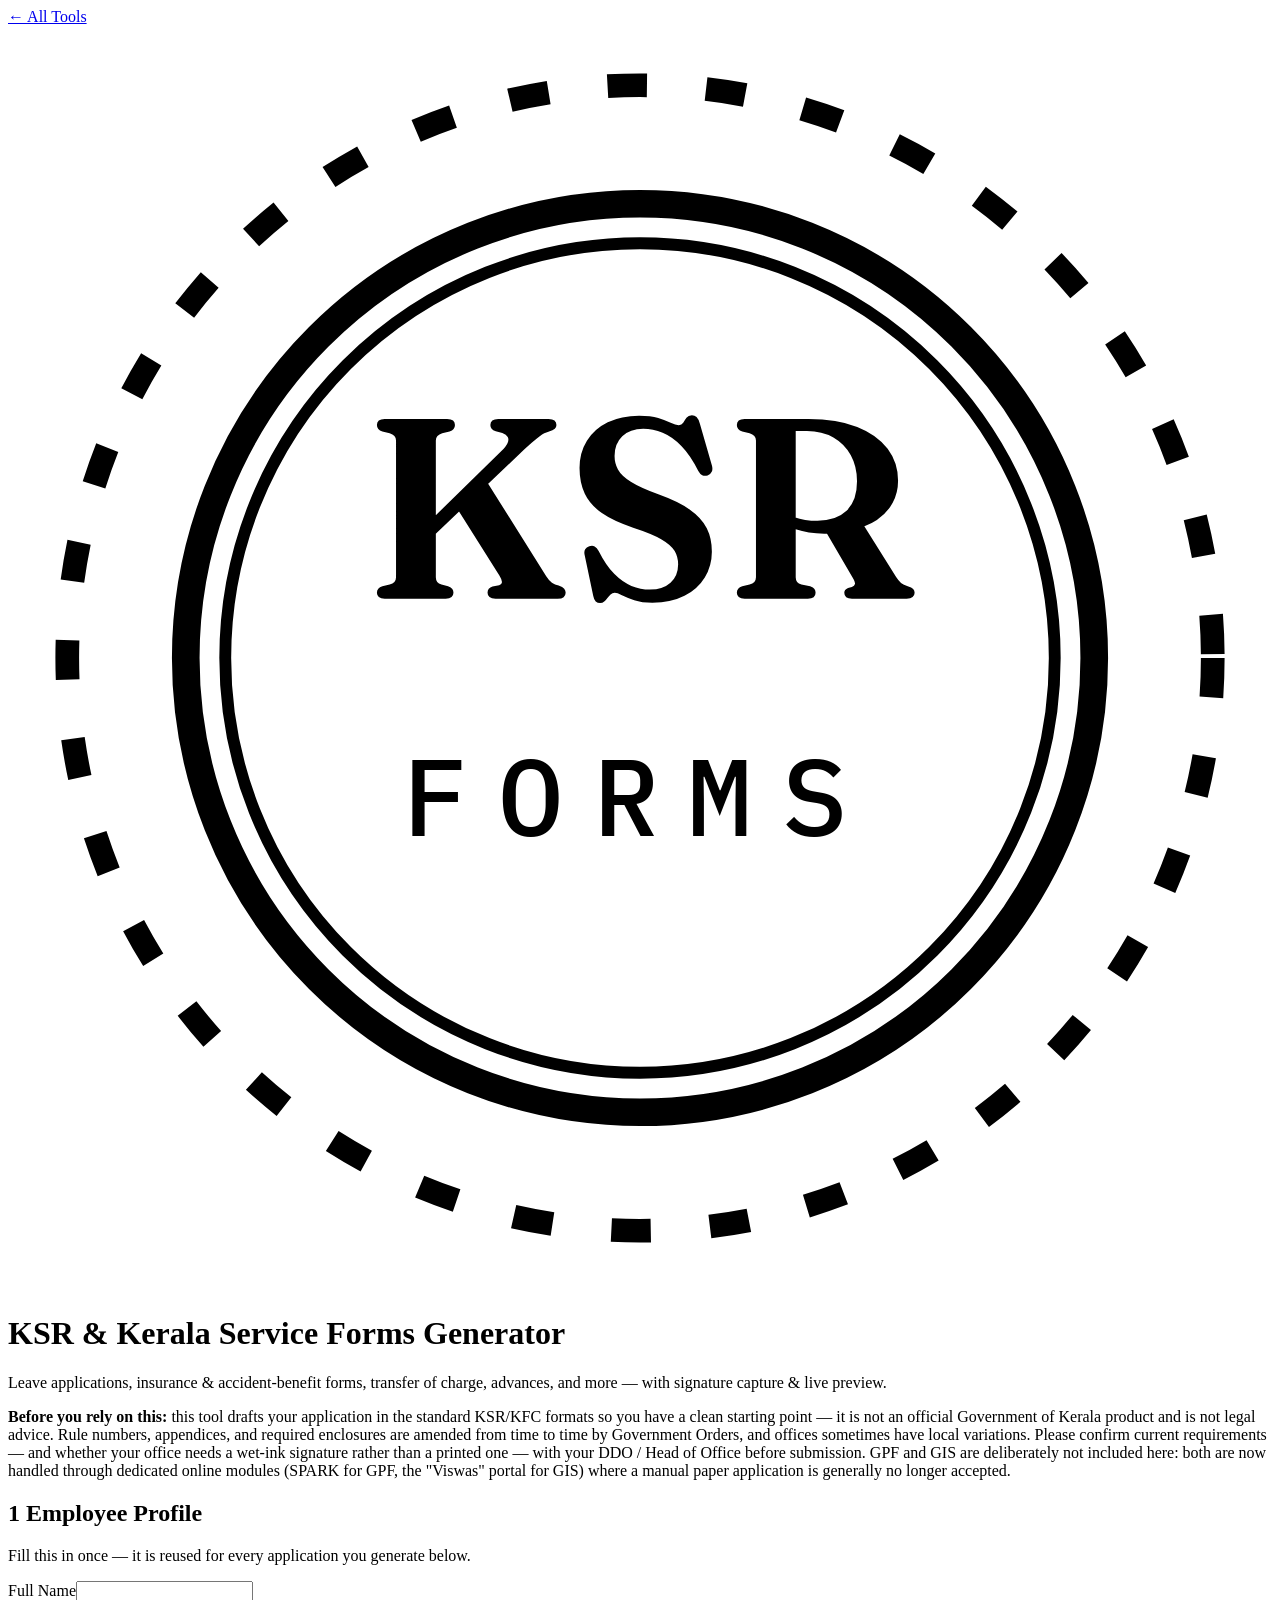
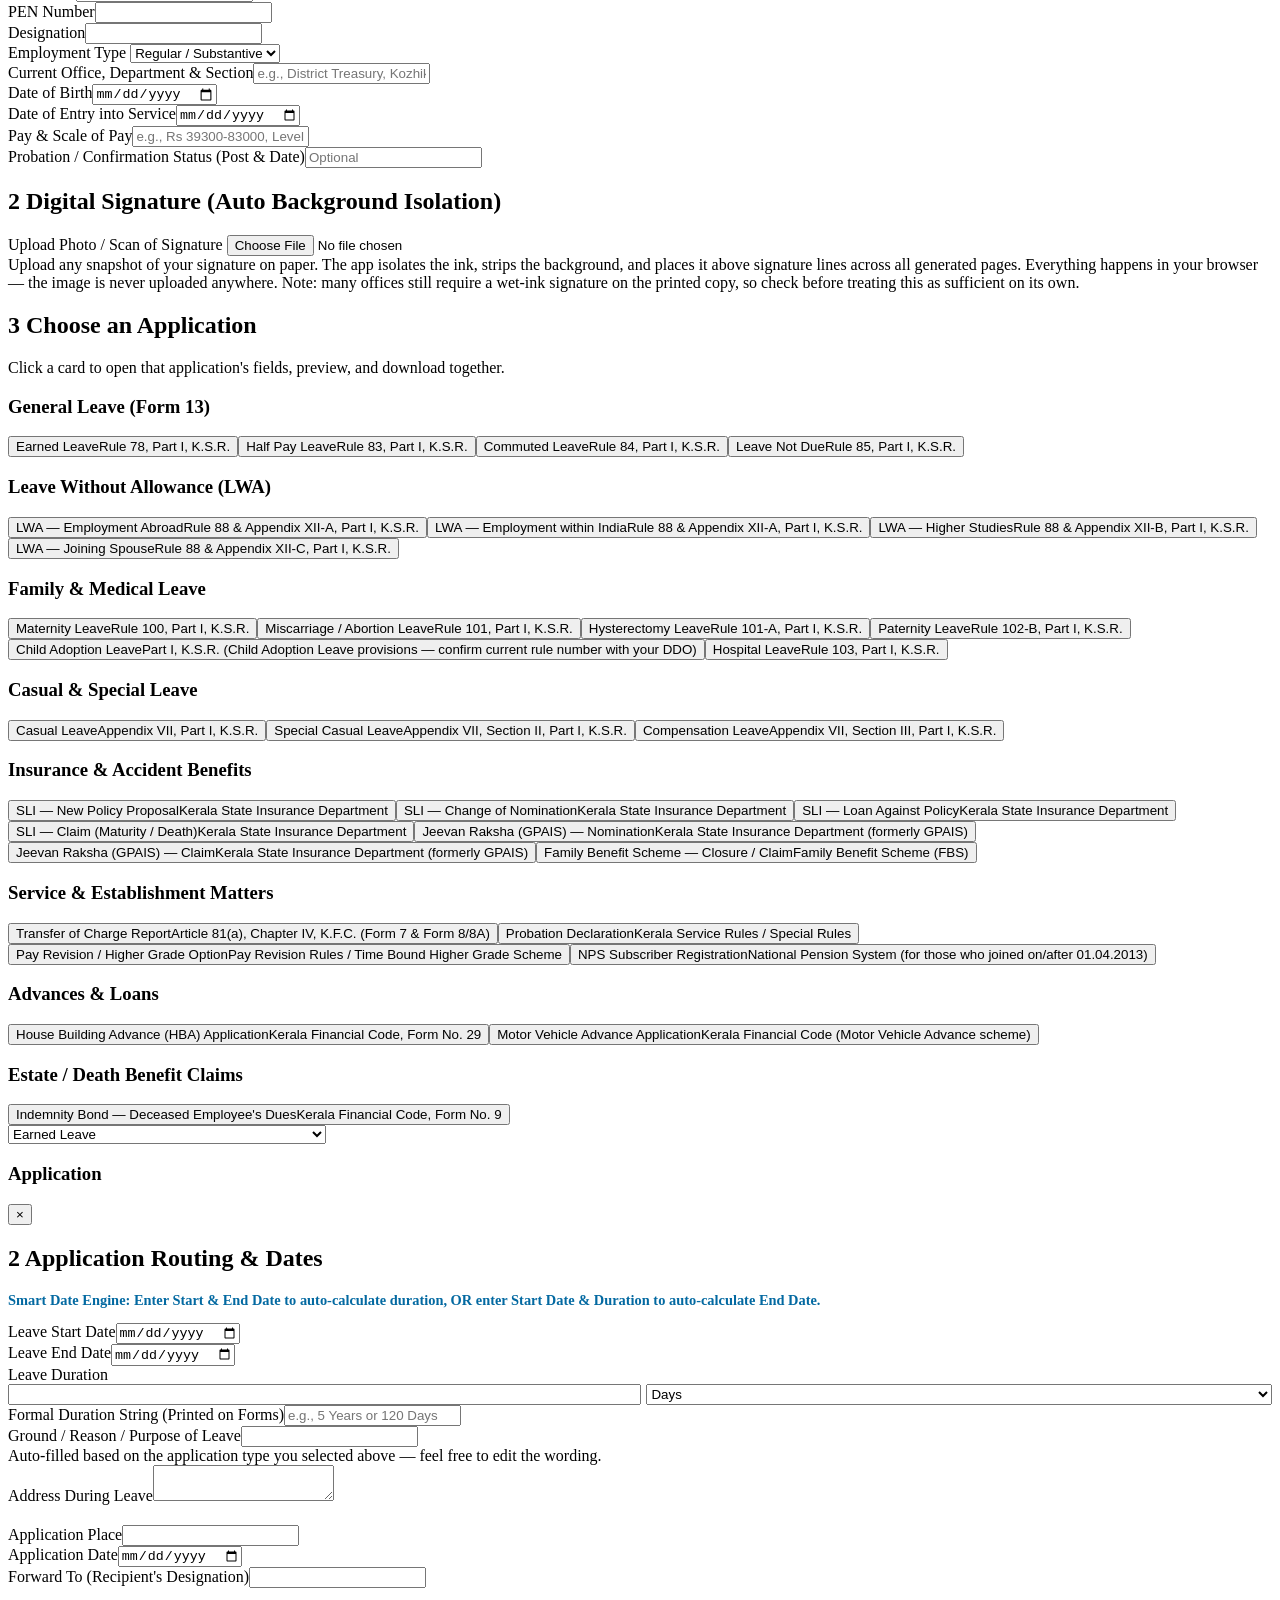
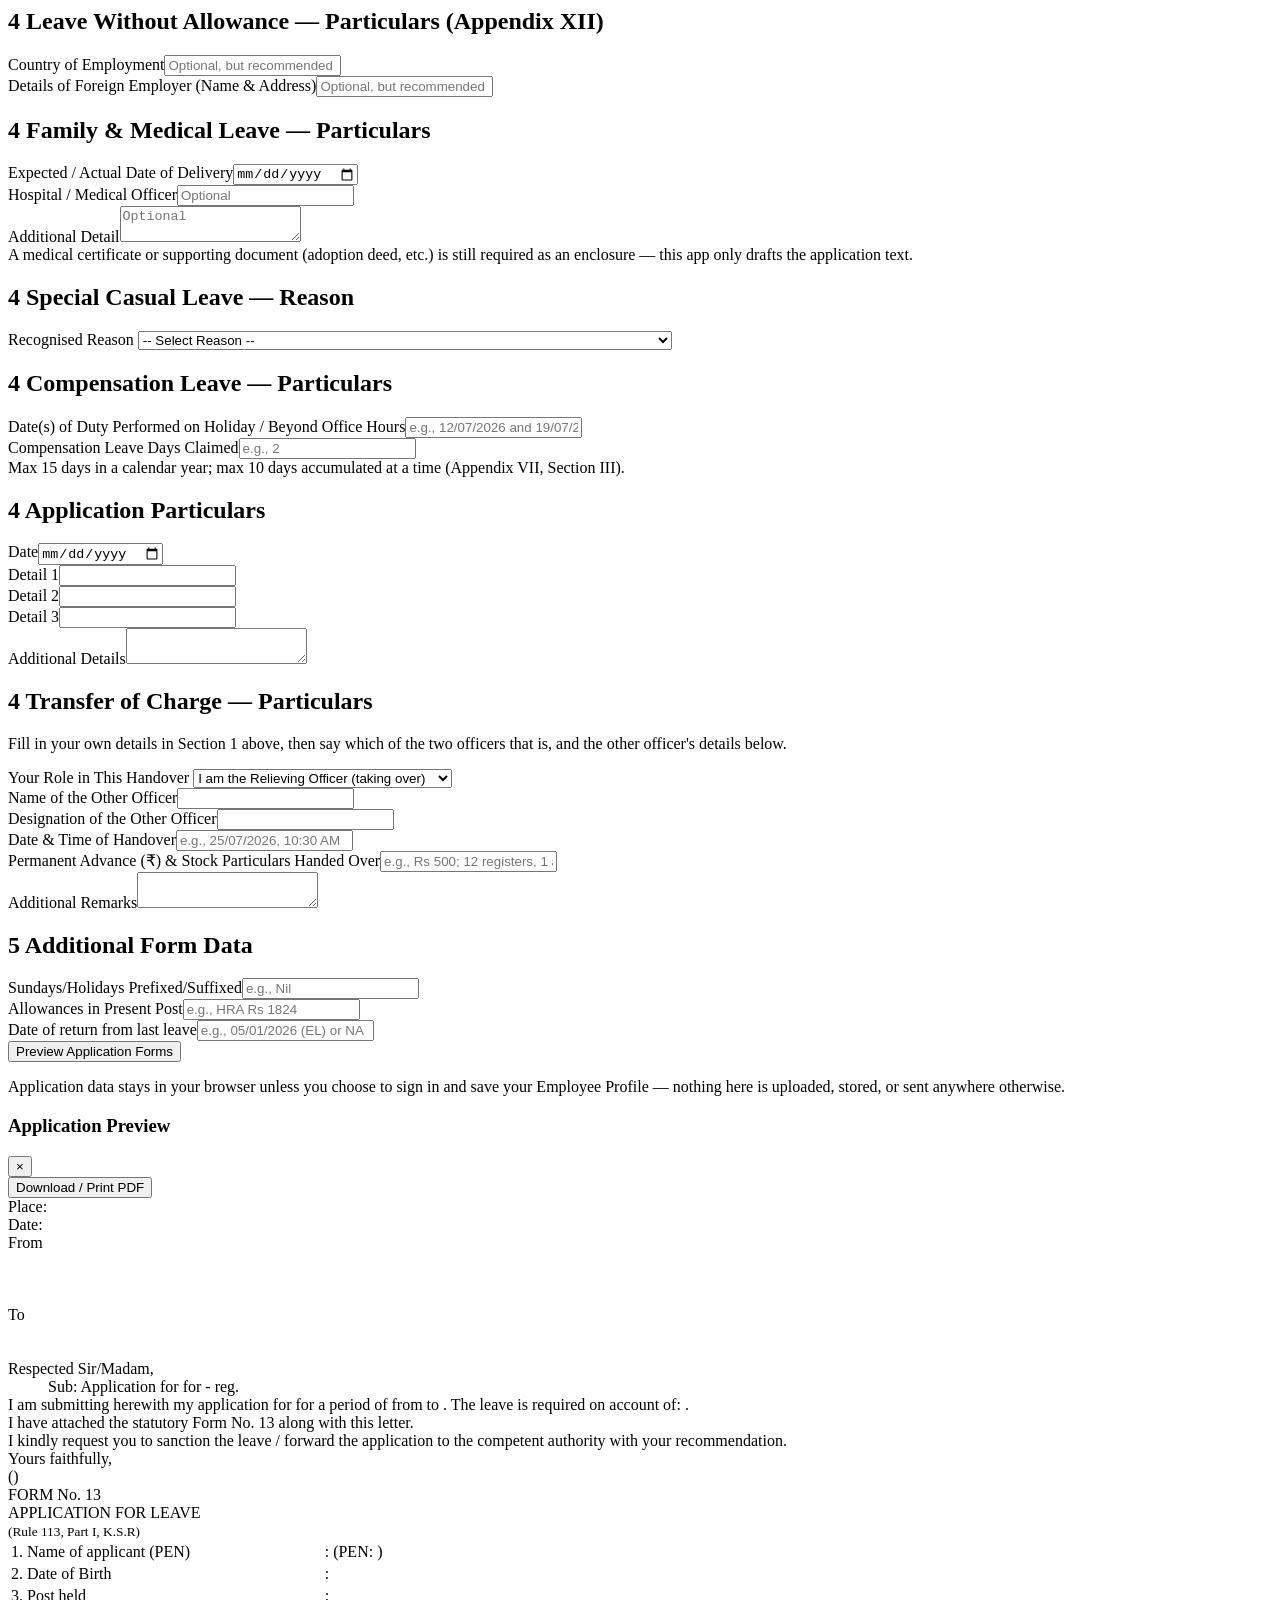
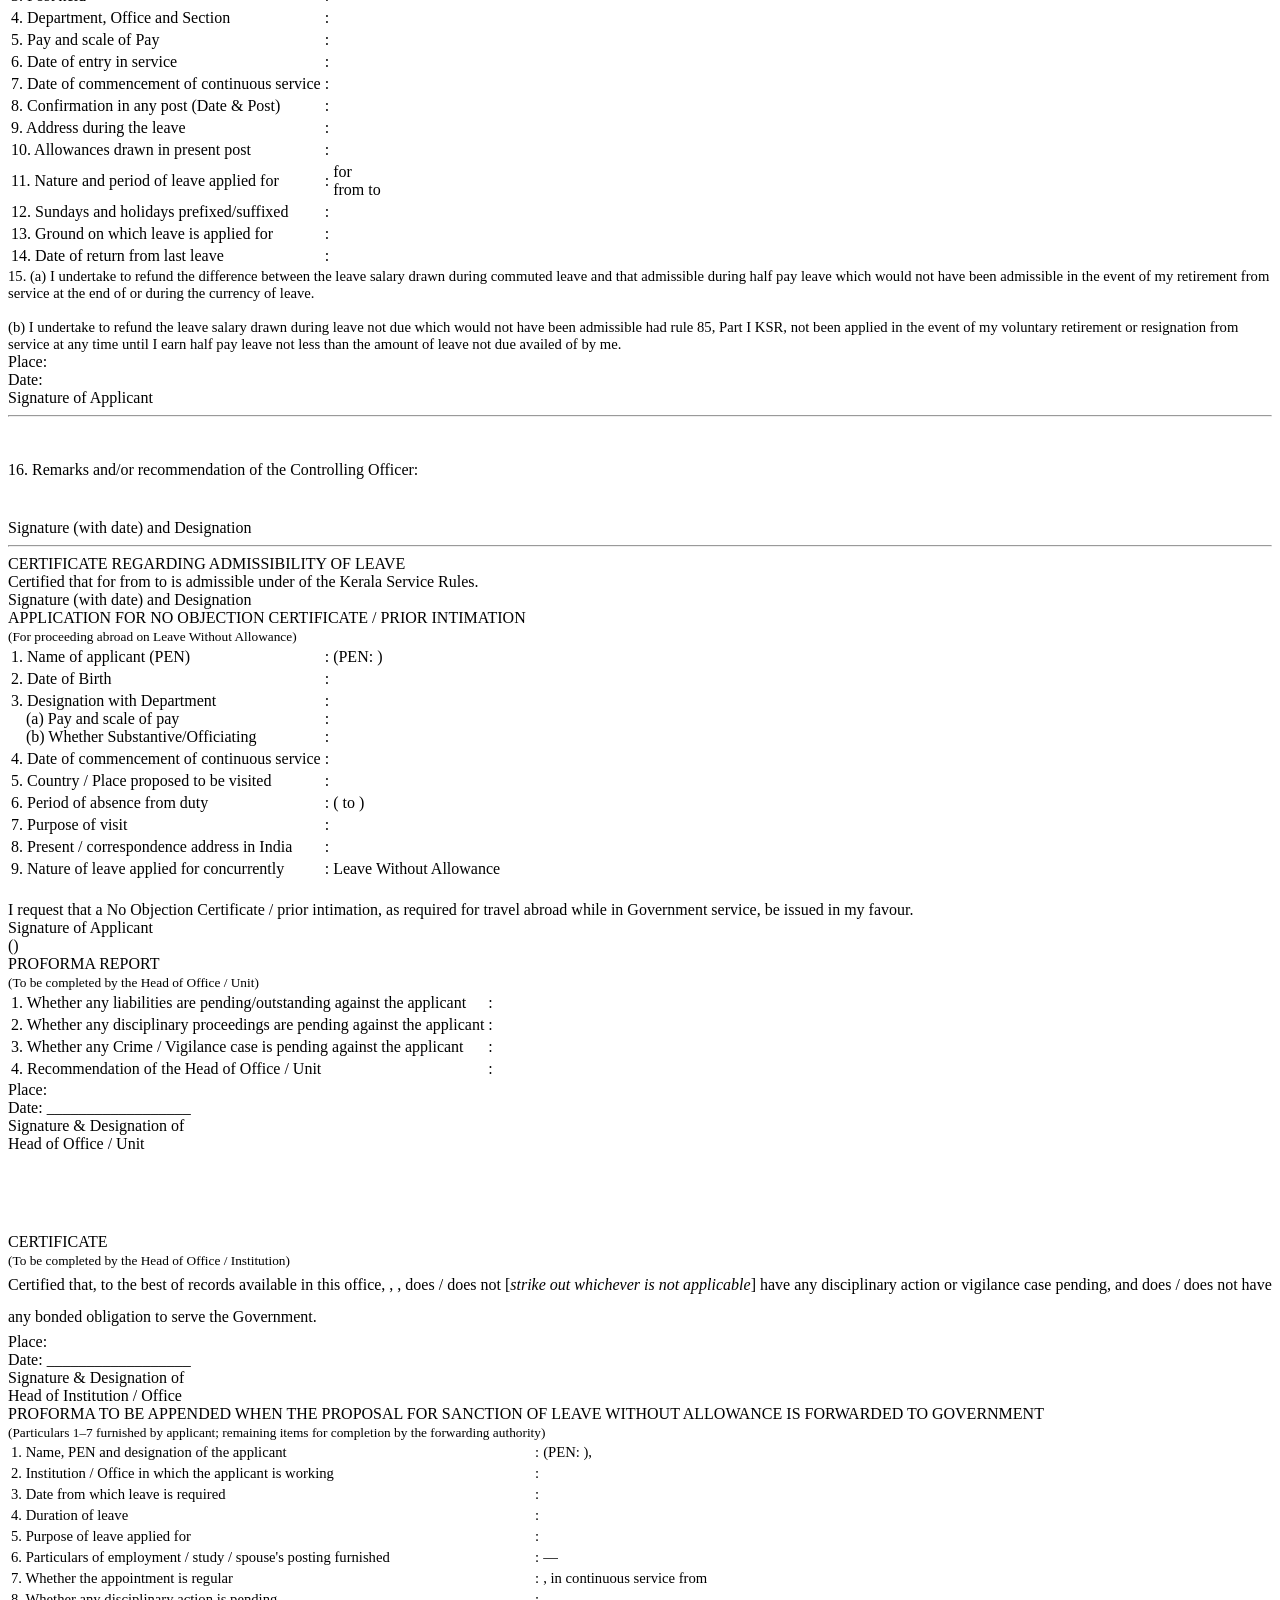
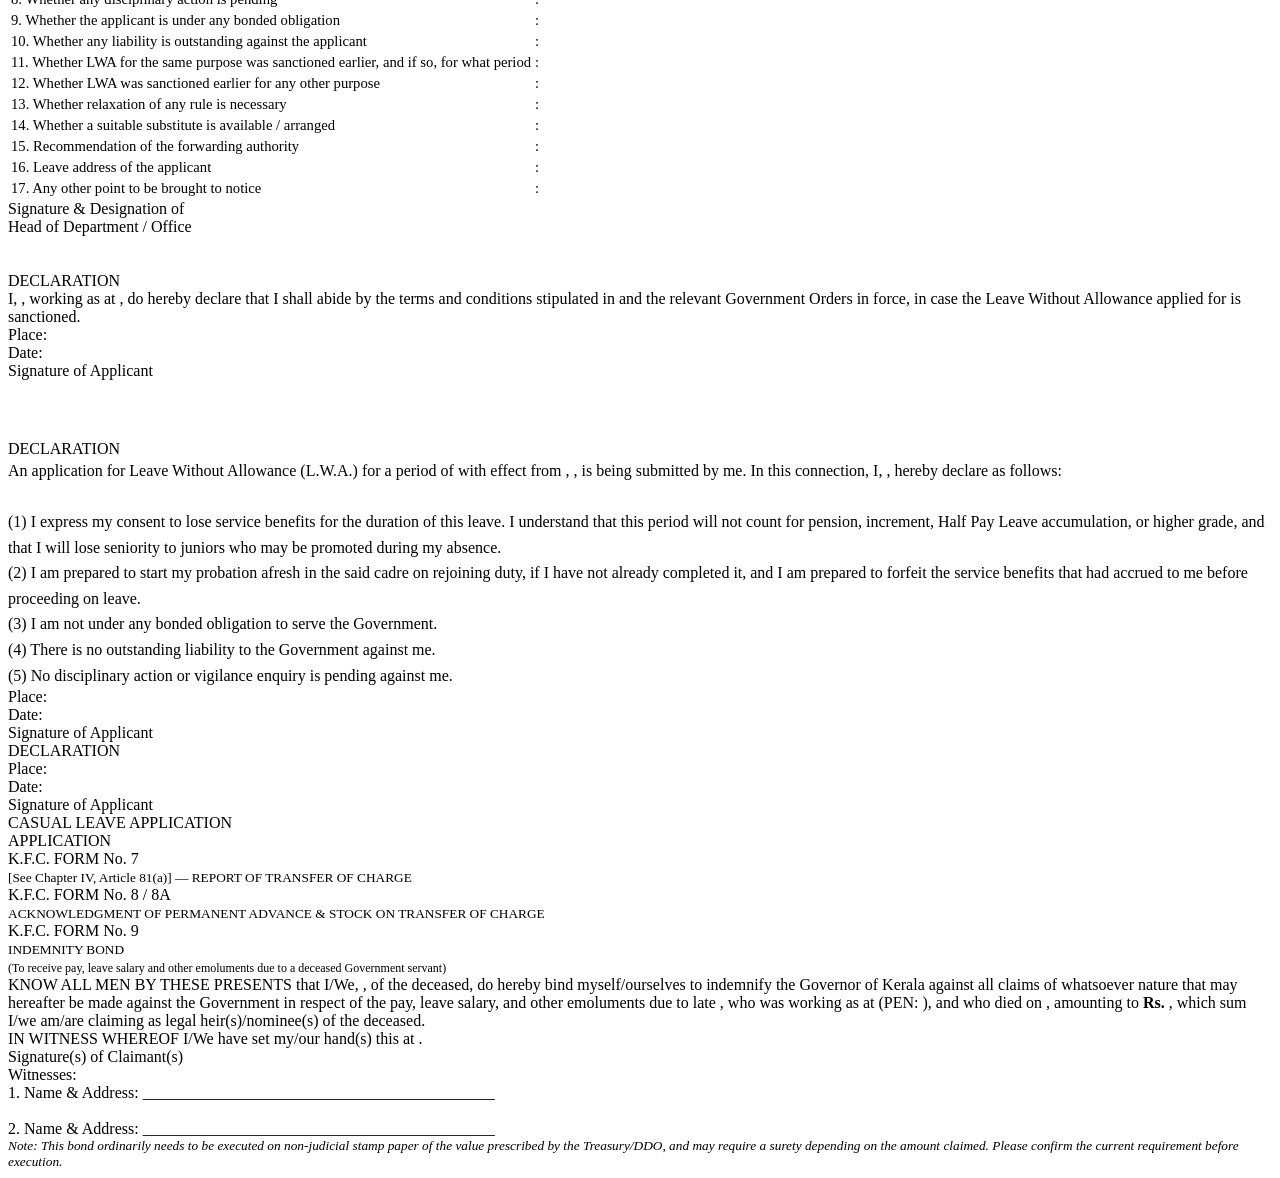
==== kerala.html @ 284e3c81 "Create kerala.html" ====
<!DOCTYPE html>
<html lang="en">
<head>
<meta charset="UTF-8">
<meta name="viewport" content="width=device-width, initial-scale=1.0">
<link rel="preconnect" href="https://fonts.googleapis.com">
<link rel="preconnect" href="https://fonts.gstatic.com" crossorigin>
<link href="https://fonts.googleapis.com/css2?family=Fraunces:opsz,wght@9..144,500;9..144,600;9..144,700&family=Public+Sans:wght@400;500;600;700&family=IBM+Plex+Mono:wght@500;600&display=swap" rel="stylesheet">
<title>KSR &amp; Kerala Service Forms Generator</title>
<link rel="stylesheet" href="assets/css/shared-document.css">
<link rel="stylesheet" href="assets/css/shared-ui.css">
</head>
<body>
<!-- UI FORM SECTION -->
<div class="screen-only">
  <div class="app-header">
    <div class="breadcrumb-bar"><a href="index.html">&larr; All Tools</a></div>
    <div class="app-header-inner">
      <svg class="app-seal" viewBox="0 0 64 64" xmlns="http://www.w3.org/2000/svg" role="img" aria-label="Seal emblem">
        <circle cx="32" cy="32" r="29" fill="none" stroke="currentColor" stroke-width="1.2" stroke-dasharray="2 3"/>
        <circle cx="32" cy="32" r="23" fill="none" stroke="currentColor" stroke-width="1.4"/>
        <circle cx="32" cy="32" r="21" fill="none" stroke="currentColor" stroke-width="0.6"/>
        <text x="32" y="29" text-anchor="middle" font-family="Fraunces, Georgia, serif" font-weight="600" font-size="13" fill="currentColor">KSR</text>
        <text x="32" y="41" text-anchor="middle" font-family="'IBM Plex Mono', monospace" font-weight="500" font-size="5.5" letter-spacing="1.5" fill="currentColor">FORMS</text>
      </svg>
      <div class="app-header-text">
        <h1>KSR &amp; Kerala Service Forms Generator</h1>
        <p>Leave applications, insurance &amp; accident-benefit forms, transfer of charge, advances, and more — with signature capture &amp; live preview.</p>
      </div>
    </div>
  </div>
  <div class="container">
    <div class="disclaimer-banner">
      <strong>Before you rely on this:</strong> this tool drafts your application in the standard KSR/KFC formats so you have a clean starting point — it is not an official Government of Kerala product and is not legal advice. Rule numbers, appendices, and required enclosures are amended from time to time by Government Orders, and offices sometimes have local variations. Please confirm current requirements — and whether your office needs a wet-ink signature rather than a printed one — with your DDO / Head of Office before submission. GPF and GIS are deliberately not included here: both are now handled through dedicated online modules (SPARK for GPF, the "Viswas" portal for GIS) where a manual paper application is generally no longer accepted.
    </div>
    <form id="leaveForm" onsubmit="event.preventDefault();">
      <!-- EMPLOYEE DETAILS -->
      <div class="section">
        <h2><span class="step-badge">1</span> Employee Profile</h2>
        <p class="sub-hint">Fill this in once — it is reused for every application you generate below.</p>
        <div class="grid">
          <div class="form-group"><label class="required">Full Name</label><input type="text" id="name" required></div>
          <div class="form-group"><label class="required">PEN Number</label><input type="text" id="pen" required></div>
          <div class="form-group"><label class="required">Designation</label><input type="text" id="designation" required></div>
          <div class="form-group"><label class="required">Employment Type</label>
            <select id="emp_type"><option value="Regular / Substantive">Regular / Substantive</option><option value="Officiating">Officiating</option></select>
          </div>
          <div class="form-group full-width"><label class="required">Current Office, Department &amp; Section</label><input type="text" id="office" required placeholder="e.g., District Treasury, Kozhikode"></div>
          <div class="form-group"><label class="required">Date of Birth</label><input type="date" id="dob" required></div>
          <div class="form-group"><label class="required">Date of Entry into Service</label><input type="date" id="entry" required></div>
          <div class="form-group"><label class="required">Pay &amp; Scale of Pay</label><input type="text" id="pay" required placeholder="e.g., Rs 39300-83000, Level 8"></div>
          <div class="form-group"><label>Probation / Confirmation Status (Post &amp; Date)</label><input type="text" id="probation" placeholder="Optional"></div>
        </div>
      </div>
      <!-- DIGITAL SIGNATURE CAPTURE ENGINE -->
      <div class="section">
        <h2><span class="step-badge">2</span> Digital Signature (Auto Background Isolation)</h2>
        <div class="form-group full-width">
          <label>Upload Photo / Scan of Signature</label>
          <input type="file" id="sig_upload" accept="image/*" onchange="processSignatureUpload(this)">
          <div class="help-text">Upload any snapshot of your signature on paper. The app isolates the ink, strips the background, and places it above signature lines across all generated pages. Everything happens in your browser — the image is never uploaded anywhere. Note: many offices still require a wet-ink signature on the printed copy, so check before treating this as sufficient on its own.</div>
        </div>
        <div class="sig-preview-box" id="sig_preview_container" style="display:none;">
          <div>
            <span style="font-size:0.85rem; font-weight:600; color:#334155; display:block; margin-bottom:8px;">Captured Signature:</span>
            <div class="sig-thumb-frame"><img id="sig_preview_img" src="" alt="Signature Preview"></div>
          </div>
          <div class="sig-adjust-box">
            <div class="sig-adjust-row">
              <label for="sig_scale">Size</label>
              <input type="range" id="sig_scale" min="50" max="150" value="100" step="1" oninput="updateSigTransform('main')">
              <span id="sig_scale_val">100%</span>
            </div>
            <div class="sig-adjust-row">
              <label for="sig_rotate">Rotate</label>
              <input type="range" id="sig_rotate" min="-180" max="180" value="0" step="1" oninput="updateSigTransform('main')">
              <span id="sig_rotate_val">0&deg;</span>
            </div>
            <button type="button" class="reset-sig-btn" onclick="resetSigTransform()">Reset to default</button>
          </div>
        </div>
        <div class="help-text" id="sig_adjust_help" style="display:none; margin-top:8px;">Size and rotation apply to the signature everywhere it appears — check the live preview before printing, since a large increase can overlap nearby text.</div>
      </div>
      <!-- DASHBOARD -->
      <div class="section dashboard-section">
        <h2><span class="step-badge">3</span> Choose an Application</h2>
        <p class="sub-hint">Click a card to open that application's fields, preview, and download together.</p>
        <div id="dashboard_categories"></div>
      </div>
      <!-- Hidden but still fully functional: every existing type-selection
           function (toggleSections, syncFormData, etc.) reads this select's
           value, so dashboard cards just set it programmatically and call
           the same functions rather than duplicating any logic. -->
      <select id="leave_type" class="visually-hidden" aria-hidden="true" tabindex="-1"></select>
      <!-- FORM MODAL: opens when a dashboard card is clicked. Stays nested
           inside <form> (even though it renders as a fixed overlay) so its
           required fields still participate in leaveForm.checkValidity(). -->
      <div class="modal-overlay" id="form_modal">
        <div class="modal-dialog form-modal-dialog" role="dialog" aria-modal="true" aria-label="Application form">
          <div class="modal-toolbar">
            <div class="modal-toolbar-title">
              <h3 id="form_modal_title">Application</h3>
              <div class="rule-hint"><span class="category-dot" id="category_dot"></span><span id="rule_hint"></span></div>
            </div>
            <button type="button" class="modal-close-btn" onclick="closeFormModal()" aria-label="Close">&times;</button>
          </div>
          <div class="modal-body">
<!-- SMART DATE CALCULATOR -->
      <div class="section">
        <h2><span class="step-badge">2</span> Application Routing &amp; Dates</h2>
        <div id="leave_routing_fields">
          <div class="highlight-box mb-4">
            <p style="margin-top:0; font-size: 0.9rem; color: #0369a1; font-weight: 600;">Smart Date Engine: Enter Start &amp; End Date to auto-calculate duration, OR enter Start Date &amp; Duration to auto-calculate End Date.</p>
            <div class="grid-3">
              <div class="form-group"><label class="required">Leave Start Date</label><input type="date" id="start" onchange="calculateFromDates()"></div>
              <div class="form-group"><label class="required">Leave End Date</label><input type="date" id="end" onchange="calculateFromDates()"></div>
              <div class="form-group"><label class="required">Leave Duration</label>
                <div style="display:flex; gap:5px;">
                  <input type="number" id="dur_num" style="width:50%" oninput="calculateEndDate()">
                  <select id="dur_unit" style="width:50%" onchange="calculateEndDate()">
                    <option value="days">Days</option><option value="months">Months</option><option value="years">Years</option>
                  </select>
                </div>
              </div>
            </div>
            <div class="form-group full-width mt-4"><label class="required">Formal Duration String (Printed on Forms)</label><input type="text" id="duration_str" placeholder="e.g., 5 Years or 120 Days"></div>
          </div>
          <div class="grid">
            <div class="form-group full-width"><label class="required">Ground / Reason / Purpose of Leave</label><input type="text" id="reason">
              <div class="help-text">Auto-filled based on the application type you selected above — feel free to edit the wording.</div>
            </div>
            <div class="form-group"><label class="required">Address During Leave</label><textarea id="address" rows="2"></textarea></div>
          </div>
        </div>
        <div class="grid" style="margin-top:20px;">
          <div class="form-group"><label class="required">Application Place</label><input type="text" id="place" required></div>
          <div class="form-group"><label class="required">Application Date</label><input type="date" id="app_date" required></div>
          <div class="form-group full-width"><label class="required">Forward To (Recipient's Designation)</label><input type="text" id="controlling" required>
            <div class="help-text" id="controlling_hint" style="display:none;"></div>
          </div>
        </div>
      </div>
      <!-- CONDITIONAL: LWA DETAILS -->
      <div id="sec_lwa" class="section hidden-section">
        <h2><span class="step-badge">4</span> Leave Without Allowance — Particulars (Appendix XII)</h2>
        <div class="grid">
          <div class="form-group"><label id="lbl_lwa_dest">Country of Employment</label><input type="text" id="lwa_country" placeholder="Optional, but recommended"></div>
          <div class="form-group full-width"><label id="lbl_lwa_emp">Details of Foreign Employer (Name &amp; Address)</label><input type="text" id="lwa_employer" placeholder="Optional, but recommended"></div>
        </div>
      </div>
      <!-- CONDITIONAL: FAMILY & MEDICAL LEAVE DETAILS -->
      <div id="sec_family" class="section hidden-section">
        <h2><span class="step-badge">4</span> Family &amp; Medical Leave — Particulars</h2>
        <div class="grid">
          <div class="form-group"><label id="lbl_fam1">Expected / Actual Date of Delivery</label><input type="date" id="fam_date"></div>
          <div class="form-group"><label id="lbl_fam2">Hospital / Medical Officer</label><input type="text" id="fam_info1" placeholder="Optional"></div>
          <div class="form-group full-width hidden-section" id="field_fam3_wrap"><label id="lbl_fam3">Additional Detail</label><textarea id="fam_info2" rows="2" placeholder="Optional"></textarea></div>
        </div>
        <div class="help-text">A medical certificate or supporting document (adoption deed, etc.) is still required as an enclosure — this app only drafts the application text.</div>
      </div>
      <!-- CONDITIONAL: SPECIAL CASUAL LEAVE DETAILS -->
      <div id="sec_scl" class="section hidden-section">
        <h2><span class="step-badge">4</span> Special Casual Leave — Reason</h2>
        <div class="form-group full-width">
          <label>Recognised Reason</label>
          <select id="scl_reason" onchange="onSclReasonChange()"></select>
          <div class="info-callout" id="scl_hint"></div>
        </div>
      </div>
      <!-- CONDITIONAL: COMPENSATION LEAVE DETAILS -->
      <div id="sec_compensation" class="section hidden-section">
        <h2><span class="step-badge">4</span> Compensation Leave — Particulars</h2>
        <div class="grid">
          <div class="form-group full-width"><label>Date(s) of Duty Performed on Holiday / Beyond Office Hours</label><input type="text" id="comp_dates" placeholder="e.g., 12/07/2026 and 19/07/2026"></div>
          <div class="form-group"><label>Compensation Leave Days Claimed</label><input type="number" id="comp_days" min="0" placeholder="e.g., 2">
            <div class="help-text">Max 15 days in a calendar year; max 10 days accumulated at a time (Appendix VII, Section III).</div>
          </div>
        </div>
      </div>
      <!-- CONDITIONAL: NON-LEAVE SERVICE / INSURANCE / ADVANCE FORMS -->
      <div id="sec_service" class="section hidden-section">
        <h2><span class="step-badge">4</span> Application Particulars</h2>
        <p class="sub-hint" id="service_form_desc"></p>
        <div class="grid">
          <div class="form-group" id="svc_date1_wrap"><label id="lbl_svc_date1">Date</label><input type="date" id="svc_date1"></div>
          <div class="form-group" id="svc_text1_wrap"><label id="lbl_svc_text1">Detail 1</label><input type="text" id="svc_text1"></div>
          <div class="form-group" id="svc_text2_wrap"><label id="lbl_svc_text2">Detail 2</label><input type="text" id="svc_text2"></div>
          <div class="form-group" id="svc_text3_wrap"><label id="lbl_svc_text3">Detail 3</label><input type="text" id="svc_text3"></div>
          <div class="form-group full-width" id="svc_textarea1_wrap"><label id="lbl_svc_textarea1">Additional Details</label><textarea id="svc_textarea1" rows="2"></textarea></div>
        </div>
      </div>
      <!-- CONDITIONAL: TRANSFER OF CHARGE (dedicated fields — needs a
           direction/role, since two different officers are involved and
           either one might be the person using this tool) -->
      <div id="sec_toc" class="section hidden-section">
        <h2><span class="step-badge">4</span> Transfer of Charge — Particulars</h2>
        <p class="sub-hint">Fill in your own details in Section 1 above, then say which of the two officers that is, and the other officer's details below.</p>
        <div class="grid">
          <div class="form-group full-width">
            <label>Your Role in This Handover</label>
            <select id="toc_role">
              <option value="relieving">I am the Relieving Officer (taking over)</option>
              <option value="relieved">I am the Relieved Officer (handing over)</option>
            </select>
          </div>
          <div class="form-group"><label>Name of the Other Officer</label><input type="text" id="toc_other_name"></div>
          <div class="form-group"><label>Designation of the Other Officer</label><input type="text" id="toc_other_designation"></div>
          <div class="form-group"><label>Date &amp; Time of Handover</label><input type="text" id="toc_datetime" placeholder="e.g., 25/07/2026, 10:30 AM"></div>
          <div class="form-group"><label>Permanent Advance (₹) &amp; Stock Particulars Handed Over</label><input type="text" id="toc_advance" placeholder="e.g., Rs 500; 12 registers, 1 almirah"></div>
          <div class="form-group full-width"><label>Additional Remarks</label><textarea id="toc_remarks" rows="2"></textarea></div>
        </div>
      </div>
      <!-- METADATA (FORM 13) -->
      <div class="section" id="sec_form13meta">
        <h2><span class="step-badge">5</span> Additional Form Data</h2>
        <div class="grid">
          <div class="form-group"><label>Sundays/Holidays Prefixed/Suffixed</label><input type="text" id="holidays" placeholder="e.g., Nil"></div>
          <div class="form-group"><label>Allowances in Present Post</label><input type="text" id="allowances" placeholder="e.g., HRA Rs 1824"></div>
          <div class="form-group"><label>Date of return from last leave</label><input type="text" id="last_leave" placeholder="e.g., 05/01/2026 (EL) or NA"></div>
        </div>
      </div>
      <div class="btn-group">
        <button type="button" class="print-btn" onclick="openPreviewModal()">Preview Application Forms</button>
      </div>
      <p class="privacy-note">Application data stays in your browser unless you choose to sign in and save your Employee Profile — nothing here is uploaded, stored, or sent anywhere otherwise.</p>
    
          </div>
        </div>
      </div>
</form>
  </div>
</div>
<!-- PREVIEW MODAL -->
<div class="modal-overlay screen-only" id="preview_modal" onclick="if(event.target === this) closePreviewModal();">
  <div class="modal-dialog" role="dialog" aria-modal="true" aria-label="Application preview">
    <div class="modal-toolbar">
      <h3>Application Preview</h3>
      <div class="modal-sig-controls" id="modal_sig_controls" style="display:none;">
        <div class="sig-adjust-row">
          <label for="sig_scale_modal">Size</label>
          <input type="range" id="sig_scale_modal" min="50" max="150" value="100" step="1" oninput="updateSigTransform('modal')">
          <span id="sig_scale_val_modal">100%</span>
        </div>
        <div class="sig-adjust-row">
          <label for="sig_rotate_modal">Rotate</label>
          <input type="range" id="sig_rotate_modal" min="-180" max="180" value="0" step="1" oninput="updateSigTransform('modal')">
          <span id="sig_rotate_val_modal">0&deg;</span>
        </div>
      </div>
      <button type="button" class="modal-close-btn" onclick="closePreviewModal()" aria-label="Close">&times;</button>
    </div>
    <div class="modal-body" id="preview-render-target"></div>
    <div class="modal-footer">
      <button type="button" class="print-btn" onclick="generatePDF()">Download / Print PDF</button>
    </div>
  </div>
</div>
<!-- PRINT TEMPLATE SECTION -->
<div id="document-preview" class="print-only">
  <!-- PAGE: COVERING LETTER -->
  <div class="page" id="print_cover">
    <div class="text-right mb-4">Place: <span class="out-place bold"></span><br>Date: <span class="out-app_date bold"></span></div>
    <div class="mb-4">From<br><br><span class="out-name bold"></span><br><span class="out-designation"></span><br><span class="out-office"></span></div>
    <div class="mb-4">To<br><br><span class="out-controlling bold"></span><br><span class="out-office"></span></div>
    <div class="mb-4">Respected Sir/Madam,</div>
    <div class="mb-4" style="padding-left: 40px;"><span class="bold">Sub:</span> Application for <span class="out-leave_name bold"></span> <span class="out-leave_rule bold"></span> for <span class="out-duration_str bold"></span> - reg.</div>
    <div class="mb-4 text-justify">
      I am submitting herewith my application for <span class="out-leave_name bold"></span> <span class="out-leave_rule"></span> for a period of <span class="out-duration_str bold"></span> from <span class="out-start bold"></span> to <span class="out-end bold"></span>. The leave is required on account of: <span class="out-reason bold"></span>.
    </div>
    <div class="mb-4 text-justify" id="cover_attachments">I have attached the statutory Form No. 13 along with this letter.</div>
    <div class="mb-4">I kindly request you to sanction the leave / forward the application to the competent authority with your recommendation.</div>
    <div class="signature-block">
      Yours faithfully,<br>
      <div class="sig-slot"><img class="sig-img-target" style="display:none;" alt="Signature"></div>
      (<span class="out-name bold"></span>)
    </div>
    <div class="clear"></div>
  </div>
  <!-- PAGE: FORM 13 -->
  <div class="page" id="print_form13">
    <div class="page-title">FORM No. 13<br>APPLICATION FOR LEAVE<br><span style="font-size:10pt; font-weight:normal;">(Rule 113, Part I, K.S.R)</span></div>
    <table class="form-table">
      <tr><td>1. Name of applicant (PEN)</td><td>:</td><td><span class="out-name"></span> (PEN: <span class="out-pen"></span>)</td></tr>
      <tr><td>2. Date of Birth</td><td>:</td><td><span class="out-dob"></span></td></tr>
      <tr><td>3. Post held</td><td>:</td><td><span class="out-designation"></span></td></tr>
      <tr><td>4. Department, Office and Section</td><td>:</td><td><span class="out-office"></span></td></tr>
      <tr><td>5. Pay and scale of Pay</td><td>:</td><td><span class="out-pay"></span></td></tr>
      <tr><td>6. Date of entry in service</td><td>:</td><td><span class="out-entry"></span></td></tr>
      <tr><td>7. Date of commencement of continuous service</td><td>:</td><td><span class="out-entry"></span></td></tr>
      <tr><td>8. Confirmation in any post (Date &amp; Post)</td><td>:</td><td><span class="out-probation"></span></td></tr>
      <tr><td>9. Address during the leave</td><td>:</td><td><span class="out-address" style="font-weight:normal;"></span></td></tr>
      <tr><td>10. Allowances drawn in present post</td><td>:</td><td><span class="out-allowances"></span></td></tr>
      <tr><td>11. Nature and period of leave applied for</td><td>:</td><td><span class="out-leave_name"></span> <span class="out-leave_rule"></span> for <span class="out-duration_str"></span><br>from <span class="out-start"></span> to <span class="out-end"></span></td></tr>
      <tr><td>12. Sundays and holidays prefixed/suffixed</td><td>:</td><td><span class="out-holidays"></span></td></tr>
      <tr><td>13. Ground on which leave is applied for</td><td>:</td><td><span class="out-reason"></span></td></tr>
      <tr><td>14. Date of return from last leave</td><td>:</td><td><span class="out-last_leave"></span></td></tr>
    </table>
    <div class="text-justify mb-4" style="font-size: 11pt;">
      15. (a) I undertake to refund the difference between the leave salary drawn during commuted leave and that admissible during half pay leave which would not have been admissible in the event of my retirement from service at the end of or during the currency of leave.<br><br>
      (b) I undertake to refund the leave salary drawn during leave not due which would not have been admissible had rule 85, Part I KSR, not been applied in the event of my voluntary retirement or resignation from service at any time until I earn half pay leave not less than the amount of leave not due availed of by me.
    </div>
    <div class="flex-space mt-4">
      <div>Place: <span class="out-place"></span><br>Date: <span class="out-app_date"></span></div>
      <div class="text-center">
        Signature of Applicant<br>
        <div class="sig-slot"><img class="sig-img-target" style="display:none;" alt="Signature"></div>
        <span class="out-name bold"></span>
      </div>
    </div>
    <hr>
    <br><br>
    <div class="bold mb-4">16. Remarks and/or recommendation of the Controlling Officer:</div>
    <div style="height: 40px;"></div>
    <div class="text-right">Signature (with date) and Designation</div>
    <hr>
    <div class="bold mb-4">CERTIFICATE REGARDING ADMISSIBILITY OF LEAVE</div>
    <div class="mb-4">Certified that <span class="out-leave_name"></span> for <span class="out-duration_str"></span> from <span class="out-start"></span> to <span class="out-end"></span> is admissible under <span class="out-rule_plain"></span> of the Kerala Service Rules.</div>
    <div class="text-right mt-8">Signature (with date) and Designation</div>
  </div>
  <!-- PAGE: NOC / PRIOR INTIMATION (LWA — EMPLOYMENT ABROAD ONLY) -->
  <div class="page hidden-print" id="print_lwa_noc">
    <div class="page-title">APPLICATION FOR NO OBJECTION CERTIFICATE / PRIOR INTIMATION<br><span style="font-size:10pt; font-weight:normal;">(For proceeding abroad on Leave Without Allowance)</span></div>
    <table class="form-table">
      <tr><td>1. Name of applicant (PEN)</td><td>:</td><td><span class="out-name"></span> (PEN: <span class="out-pen"></span>)</td></tr>
      <tr><td>2. Date of Birth</td><td>:</td><td><span class="out-dob"></span></td></tr>
      <tr><td>3. Designation with Department<br><span style="font-weight:normal; margin-left:15px;">(a) Pay and scale of pay</span><br><span style="font-weight:normal; margin-left:15px;">(b) Whether Substantive/Officiating</span></td><td>:<br>:<br>:</td><td><span class="out-designation"></span><br><span class="out-pay"></span><br><span class="out-emp_type"></span></td></tr>
      <tr><td>4. Date of commencement of continuous service</td><td>:</td><td><span class="out-entry"></span></td></tr>
      <tr><td>5. Country / Place proposed to be visited</td><td>:</td><td><span class="out-lwa_country"></span></td></tr>
      <tr><td>6. Period of absence from duty</td><td>:</td><td><span class="out-duration_str"></span> (<span class="out-start"></span> to <span class="out-end"></span>)</td></tr>
      <tr><td>7. Purpose of visit</td><td>:</td><td><span class="out-reason"></span></td></tr>
      <tr><td>8. Present / correspondence address in India</td><td>:</td><td><span class="out-address" style="font-weight:normal;"></span></td></tr>
      <tr><td>9. Nature of leave applied for concurrently</td><td>:</td><td>Leave Without Allowance <span class="out-leave_rule"></span></td></tr>
    </table>
    <div class="mb-4 text-justify" style="margin-top:20px;">I request that a No Objection Certificate / prior intimation, as required for travel abroad while in Government service, be issued in my favour.</div>
    <div class="signature-block">
      Signature of Applicant<br>
      <div class="sig-slot"><img class="sig-img-target" style="display:none;" alt="Signature"></div>
      (<span class="out-name bold"></span>)
    </div>
    <div class="clear"></div>
  </div>
  <!-- PAGE: PROFORMA REPORT & HEAD OF OFFICE CERTIFICATE (LWA ONLY) -->
  <div class="page hidden-print" id="print_lwa_report">
    <div class="page-title">PROFORMA REPORT<br><span style="font-size:10pt; font-weight:normal;">(To be completed by the Head of Office / Unit)</span></div>
    <table class="form-table">
      <tr><td>1. Whether any liabilities are pending/outstanding against the applicant</td><td>:</td><td><span class="blank-line">&nbsp;</span></td></tr>
      <tr><td>2. Whether any disciplinary proceedings are pending against the applicant</td><td>:</td><td><span class="blank-line">&nbsp;</span></td></tr>
      <tr><td>3. Whether any Crime / Vigilance case is pending against the applicant</td><td>:</td><td><span class="blank-line">&nbsp;</span></td></tr>
      <tr><td>4. Recommendation of the Head of Office / Unit</td><td>:</td><td><span class="blank-line">&nbsp;</span></td></tr>
    </table>
    <div class="flex-space mt-8">
      <div>Place: <span class="out-place"></span><br>Date: __________________</div>
      <div class="text-center">Signature &amp; Designation of<br>Head of Office / Unit</div>
    </div>
    <div class="page-title" style="margin-top: 80px;">CERTIFICATE<br><span style="font-size:10pt; font-weight:normal;">(To be completed by the Head of Office / Institution)</span></div>
    <div class="text-justify mb-4" style="line-height: 2;">
      Certified that, to the best of records available in this office, <strong><span class="out-name"></span></strong>, <span class="out-designation"></span>, does / does not [<em>strike out whichever is not applicable</em>] have any disciplinary action or vigilance case pending, and does / does not have any bonded obligation to serve the Government.
    </div>
    <div class="flex-space mt-8">
      <div>Place: <span class="out-place"></span><br>Date: __________________</div>
      <div class="text-center">Signature &amp; Designation of<br>Head of Institution / Office</div>
    </div>
  </div>
  <!-- PAGE: PROFORMA TO BE APPENDED WHEN FORWARDED TO GOVERNMENT (LWA ONLY) -->
  <div class="page hidden-print" id="print_lwa_appended">
    <div class="page-title">PROFORMA TO BE APPENDED WHEN THE PROPOSAL FOR SANCTION OF LEAVE WITHOUT ALLOWANCE IS FORWARDED TO GOVERNMENT<br><span style="font-size:10pt; font-weight:normal;">(Particulars 1–7 furnished by applicant; remaining items for completion by the forwarding authority)</span></div>
    <table class="form-table" style="font-size: 11pt;">
      <tr><td>1. Name, PEN and designation of the applicant</td><td>:</td><td><span class="out-name"></span> (PEN: <span class="out-pen"></span>), <span class="out-designation"></span></td></tr>
      <tr><td>2. Institution / Office in which the applicant is working</td><td>:</td><td><span class="out-office"></span></td></tr>
      <tr><td>3. Date from which leave is required</td><td>:</td><td><span class="out-start"></span></td></tr>
      <tr><td>4. Duration of leave</td><td>:</td><td><span class="out-duration_str"></span></td></tr>
      <tr><td>5. Purpose of leave applied for</td><td>:</td><td><span class="out-reason"></span></td></tr>
      <tr><td>6. Particulars of employment / study / spouse's posting furnished</td><td>:</td><td><span class="out-lwa_country"></span> — <span class="out-lwa_employer"></span></td></tr>
      <tr><td>7. Whether the appointment is regular</td><td>:</td><td><span class="out-emp_type"></span>, in continuous service from <span class="out-entry"></span></td></tr>
      <tr><td>8. Whether any disciplinary action is pending</td><td>:</td><td><span class="blank-line">&nbsp;</span></td></tr>
      <tr><td>9. Whether the applicant is under any bonded obligation</td><td>:</td><td><span class="blank-line">&nbsp;</span></td></tr>
      <tr><td>10. Whether any liability is outstanding against the applicant</td><td>:</td><td><span class="blank-line">&nbsp;</span></td></tr>
      <tr><td>11. Whether LWA for the same purpose was sanctioned earlier, and if so, for what period</td><td>:</td><td><span class="blank-line">&nbsp;</span></td></tr>
      <tr><td>12. Whether LWA was sanctioned earlier for any other purpose</td><td>:</td><td><span class="blank-line">&nbsp;</span></td></tr>
      <tr><td>13. Whether relaxation of any rule is necessary</td><td>:</td><td><span class="blank-line">&nbsp;</span></td></tr>
      <tr><td>14. Whether a suitable substitute is available / arranged</td><td>:</td><td><span class="blank-line">&nbsp;</span></td></tr>
      <tr><td>15. Recommendation of the forwarding authority</td><td>:</td><td><span class="blank-line">&nbsp;</span></td></tr>
      <tr><td>16. Leave address of the applicant</td><td>:</td><td><span class="out-address" style="font-weight:normal;"></span></td></tr>
      <tr><td>17. Any other point to be brought to notice</td><td>:</td><td><span class="blank-line">&nbsp;</span></td></tr>
    </table>
    <div class="signature-block">Signature &amp; Designation of<br>Head of Department / Office<br><br><br></div>
    <div class="clear"></div>
  </div>
  <!-- PAGE: DECLARATIONS (LWA ONLY) -->
  <div class="page hidden-print" id="print_lwa_dec">
    <div class="page-title">DECLARATION</div>
    <div class="mb-4 text-justify">I, <strong><span class="out-name"></span></strong>, working as <strong><span class="out-designation"></span></strong> at <strong><span class="out-office"></span></strong>, do hereby declare that I shall abide by the terms and conditions stipulated in <span class="out-rule_plain"></span> and the relevant Government Orders in force, in case the Leave Without Allowance applied for is sanctioned.</div>
    <div class="flex-space mb-8">
      <div>Place: <span class="out-place"></span><br>Date: <span class="out-app_date"></span></div>
      <div class="text-center">
        Signature of Applicant<br>
        <div class="sig-slot"><img class="sig-img-target" style="display:none;" alt="Signature"></div>
        <strong><span class="out-name"></span></strong>
      </div>
    </div>
    <div class="page-title" style="margin-top: 60px;">DECLARATION<br><span style="font-size:11pt; font-weight:normal;" class="out-leave_rule"></span></div>
    <div class="mb-4 text-justify" style="line-height:1.6;">
      An application for Leave Without Allowance (L.W.A.) for a period of <strong><span class="out-duration_str"></span></strong> with effect from <strong><span class="out-start"></span></strong>, <span class="out-reason"></span>, is being submitted by me. In this connection, I, <strong><span class="out-name"></span></strong>, hereby declare as follows:<br><br>
      (1) I express my consent to lose service benefits for the duration of this leave. I understand that this period will not count for pension, increment, Half Pay Leave accumulation, or higher grade, and that I will lose seniority to juniors who may be promoted during my absence.<br>
      (2) I am prepared to start my probation afresh in the said cadre on rejoining duty, if I have not already completed it, and I am prepared to forfeit the service benefits that had accrued to me before proceeding on leave.<br>
      (3) I am not under any bonded obligation to serve the Government.<br>
      (4) There is no outstanding liability to the Government against me.<br>
      (5) No disciplinary action or vigilance enquiry is pending against me.
    </div>
    <div class="flex-space mt-8">
      <div>Place: <span class="out-place"></span><br>Date: <span class="out-app_date"></span></div>
      <div class="text-center">
        Signature of Applicant<br>
        <div class="sig-slot"><img class="sig-img-target" style="display:none;" alt="Signature"></div>
        <strong><span class="out-name"></span></strong>
      </div>
    </div>
  </div>
  <!-- PAGE: SUPPORTING DECLARATION (FAMILY & MEDICAL LEAVE ONLY) -->
  <div class="page hidden-print" id="print_family_dec">
    <div class="page-title" id="family_dec_title">DECLARATION</div>
    <div id="family_dec_body"></div>
    <div class="flex-space mt-8">
      <div>Place: <span class="out-place"></span><br>Date: <span class="out-app_date"></span></div>
      <div class="text-center">
        Signature of Applicant<br>
        <div class="sig-slot"><img class="sig-img-target" style="display:none;" alt="Signature"></div>
        <strong><span class="out-name"></span></strong>
      </div>
    </div>
  </div>
  <!-- PAGE: SIMPLE APPLICATION LETTER (CASUAL / SPECIAL CASUAL / COMPENSATION LEAVE) -->
  <div class="page hidden-print" id="print_simple">
    <div class="page-title" id="simple_title">CASUAL LEAVE APPLICATION</div>
    <div id="simple_body"></div>
  </div>
  <!-- PAGE: GENERIC SERVICE / INSURANCE / ADVANCE APPLICATION LETTER -->
  <div class="page hidden-print" id="print_service_letter">
    <div class="page-title" id="service_letter_title">APPLICATION</div>
    <div id="service_letter_body"></div>
  </div>
  <!-- PAGE: TRANSFER OF CHARGE — K.F.C. FORM No. 7 -->
  <div class="page hidden-print" id="print_toc7">
    <div class="page-title">K.F.C. FORM No. 7<br><span style="font-size:10pt; font-weight:normal;">[See Chapter IV, Article 81(a)] &mdash; REPORT OF TRANSFER OF CHARGE</span></div>
    <div id="toc7_body"></div>
  </div>
  <!-- PAGE: TRANSFER OF CHARGE — K.F.C. FORM No. 8 / 8A -->
  <div class="page hidden-print" id="print_toc8">
    <div class="page-title">K.F.C. FORM No. 8 / 8A<br><span style="font-size:10pt; font-weight:normal;">ACKNOWLEDGMENT OF PERMANENT ADVANCE &amp; STOCK ON TRANSFER OF CHARGE</span></div>
    <div id="toc8_body"></div>
  </div>
  <!-- PAGE: INDEMNITY BOND — K.F.C. FORM No. 9 -->
  <div class="page hidden-print" id="print_indemnity">
    <div class="page-title">K.F.C. FORM No. 9<br><span style="font-size:10pt; font-weight:normal;">INDEMNITY BOND</span><br><span style="font-size:9pt; font-weight:normal;">(To receive pay, leave salary and other emoluments due to a deceased Government servant)</span></div>
    <div class="mb-4 text-justify">
      KNOW ALL MEN BY THESE PRESENTS that I/We, <strong><span class="out-svc_text1"></span></strong>, <span class="out-svc_text2"></span> of the deceased, do hereby bind myself/ourselves to indemnify the Governor of Kerala against all claims of whatsoever nature that may hereafter be made against the Government in respect of the pay, leave salary, and other emoluments due to late <strong><span class="out-name"></span></strong>, who was working as <strong><span class="out-designation"></span></strong> at <strong><span class="out-office"></span></strong> (PEN: <span class="out-pen"></span>), and who died on <strong><span class="out-svc_date1"></span></strong>, amounting to <strong>Rs. <span class="out-svc_text3"></span></strong>, which sum I/we am/are claiming as legal heir(s)/nominee(s) of the deceased.
    </div>
    <div class="mb-4 text-justify"><span class="out-svc_textarea1"></span></div>
    <div class="mb-4 text-justify">IN WITNESS WHEREOF I/We have set my/our hand(s) this <span class="out-app_date"></span> at <span class="out-place"></span>.</div>
    <div class="signature-block">
      Signature(s) of Claimant(s)<br>
      <div class="sig-slot"><img class="sig-img-target" style="display:none;" alt="Signature"></div>
    </div>
    <div class="clear"></div>
    <div class="mt-8">
      <div class="bold mb-2">Witnesses:</div>
      1. Name &amp; Address: ____________________________________________<br><br>
      2. Name &amp; Address: ____________________________________________
    </div>
    <div class="mb-4 text-justify mt-8" style="font-size:10pt; font-style:italic;">Note: This bond ordinarily needs to be executed on non-judicial stamp paper of the value prescribed by the Treasury/DDO, and may require a surety depending on the amount claimed. Please confirm the current requirement before execution.</div>
  </div>
</div>
<script src="assets/js/engine-common.js"></script>
<script>
  // ---------------------------------------------------------------------
  // DATA: every application type this generator can produce, with its
  // governing rule/appendix and the "family" of print pages it uses.
  //   general     -> Cover Letter + Form 13
  //   familyleave -> Cover Letter + Form 13 + Supporting Declaration
  //   lwa         -> Cover Letter + Form 13 + (NOC if abroad) + Proforma
  //                  Report + Government Proforma + Declarations
  //   simple      -> a single stand-alone application letter (no Form 13,
  //                  since Casual/Special Casual Leave is not treated as
  //                  "leave" under the rules)
  //   letter      -> a single stand-alone service/insurance/advance letter
  //   toc         -> Transfer of Charge bundle (K.F.C. Form 7 + 8/8A)
  //   indemnity   -> Indemnity Bond (K.F.C. Form 9)
  //
  // The non-leave types below (letter/toc/indemnity families) were added
  // after checking, one by one, whether each is still a manual/paper
  // process or has moved to a SPARK/Viswas online module. GPF and GIS were
  // deliberately left OUT of this generator because both are now handled
  // through dedicated online modules (SPARK for GPF, the "Viswas" portal
  // for GIS) where manual paper applications are no longer accepted for at
  // least some of their core transactions — generating a paper form for
  // those would be actively unhelpful. SLI, Jeevan Raksha (renamed from
  // GPAIS), FBS, Transfer of Charge, Probation Declaration, Pay Revision/
  // Higher-Grade Option, NPS registration, HBA, Motor Vehicle Advance, and
  // the deceased-employee Indemnity Bond all still rely on a manually
  // submitted application as far as could be verified.
  // ---------------------------------------------------------------------
  const GROUP_ORDER = ['General Leave (Form 13)', 'Leave Without Allowance (LWA)', 'Family & Medical Leave', 'Casual & Special Leave',
    'Insurance & Accident Benefits', 'Service & Establishment Matters', 'Advances & Loans', 'Estate / Death Benefit Claims'];
  const CATEGORY_COLOR_VAR = {
    'General Leave (Form 13)': '--cat-general', 'Leave Without Allowance (LWA)': '--cat-lwa',
    'Family & Medical Leave': '--cat-family', 'Casual & Special Leave': '--cat-casual',
    'Insurance & Accident Benefits': '--cat-insurance', 'Service & Establishment Matters': '--cat-service',
    'Advances & Loans': '--cat-advance', 'Estate / Death Benefit Claims': '--cat-estate',
  };
  const LEAVE_TYPES = {
    el:          { label: 'Earned Leave',                    group: GROUP_ORDER[0], rule: 'Rule 78, Part I, K.S.R.',                nature: 'Earned Leave', family: 'general' },
    hpl:         { label: 'Half Pay Leave',                   group: GROUP_ORDER[0], rule: 'Rule 83, Part I, K.S.R.',                nature: 'Half Pay Leave', family: 'general' },
    commuted:    { label: 'Commuted Leave',                   group: GROUP_ORDER[0], rule: 'Rule 84, Part I, K.S.R.',                nature: 'Commuted Leave (in lieu of Half Pay Leave)', family: 'general' },
    leavenotdue: { label: 'Leave Not Due',                    group: GROUP_ORDER[0], rule: 'Rule 85, Part I, K.S.R.',                nature: 'Leave Not Due', family: 'general' },
    lwa_abroad:  { label: 'LWA — Employment Abroad',          group: GROUP_ORDER[1], rule: 'Rule 88 & Appendix XII-A, Part I, K.S.R.', nature: 'Leave Without Allowance (LWA)', family: 'lwa' },
    lwa_india:   { label: 'LWA — Employment within India',    group: GROUP_ORDER[1], rule: 'Rule 88 & Appendix XII-A, Part I, K.S.R.', nature: 'Leave Without Allowance (LWA)', family: 'lwa' },
    lwa_study:   { label: 'LWA — Higher Studies',              group: GROUP_ORDER[1], rule: 'Rule 88 & Appendix XII-B, Part I, K.S.R.', nature: 'Leave Without Allowance (LWA)', family: 'lwa' },
    lwa_spouse:  { label: 'LWA — Joining Spouse',              group: GROUP_ORDER[1], rule: 'Rule 88 & Appendix XII-C, Part I, K.S.R.', nature: 'Leave Without Allowance (LWA)', family: 'lwa' },
    maternity:    { label: 'Maternity Leave',                 group: GROUP_ORDER[2], rule: 'Rule 100, Part I, K.S.R.',    nature: 'Maternity Leave', family: 'familyleave' },
    miscarriage:  { label: 'Miscarriage / Abortion Leave',    group: GROUP_ORDER[2], rule: 'Rule 101, Part I, K.S.R.',    nature: 'Leave for Miscarriage / Abortion', family: 'familyleave' },
    hysterectomy: { label: 'Hysterectomy Leave',              group: GROUP_ORDER[2], rule: 'Rule 101-A, Part I, K.S.R.',  nature: 'Hysterectomy Leave', family: 'familyleave' },
    paternity:    { label: 'Paternity Leave',                 group: GROUP_ORDER[2], rule: 'Rule 102-B, Part I, K.S.R.',  nature: 'Paternity Leave', family: 'familyleave' },
    adoption:     { label: 'Child Adoption Leave',            group: GROUP_ORDER[2], rule: 'Part I, K.S.R. (Child Adoption Leave provisions — confirm current rule number with your DDO)', nature: 'Child Adoption Leave', family: 'familyleave' },
    hospital:     { label: 'Hospital Leave',                  group: GROUP_ORDER[2], rule: 'Rule 103, Part I, K.S.R.',    nature: 'Hospital Leave', family: 'familyleave' },
    cl:           { label: 'Casual Leave',                    group: GROUP_ORDER[3], rule: 'Appendix VII, Part I, K.S.R.',             nature: 'Casual Leave', family: 'simple' },
    scl:          { label: 'Special Casual Leave',            group: GROUP_ORDER[3], rule: 'Appendix VII, Section II, Part I, K.S.R.', nature: 'Special Casual Leave', family: 'simple' },
    compensation: { label: 'Compensation Leave',              group: GROUP_ORDER[3], rule: 'Appendix VII, Section III, Part I, K.S.R.', nature: 'Compensation Leave', family: 'simple' },
    sli_proposal:  { label: 'SLI — New Policy Proposal',      group: GROUP_ORDER[4], rule: 'Kerala State Insurance Department', family: 'letter',
      desc: 'Submitted with the first premium at your District Insurance Office.', hint: 'Typically your District Insurance Officer.',
      svc: { t1: 'Sum Assured Proposed (₹)', t2: 'Nominee Name', t3: 'Nominee Relationship', ta1: 'Existing SLI policy numbers, if any' } },
    sli_nomination:{ label: 'SLI — Change of Nomination',     group: GROUP_ORDER[4], rule: 'Kerala State Insurance Department', family: 'letter',
      desc: 'Fill in your own details above, then the new nomination below.', hint: 'Typically your District Insurance Officer.',
      svc: { t1: 'Policy Number', t2: 'New Nominee Name', t3: 'New Nominee Relationship & Share', ta1: 'Reason for change' } },
    sli_loan:      { label: 'SLI — Loan Against Policy',      group: GROUP_ORDER[4], rule: 'Kerala State Insurance Department', family: 'letter',
      desc: 'Fill in your own details above, then the policy and loan details below.', hint: 'Typically your District Insurance Officer.',
      svc: { t1: 'Policy Number', t2: 'Loan Amount Required (₹)', ta1: 'Purpose of loan' } },
    sli_claim:     { label: 'SLI — Claim (Maturity / Death)', group: GROUP_ORDER[4], rule: 'Kerala State Insurance Department', family: 'letter',
      desc: "Fill in the policyholder's details above, then the claim details below.", hint: 'Typically your District Insurance Officer.',
      svc: { d1: 'Date of Maturity / Date of Death', t1: 'Policy Number', t2: 'Claim Amount (₹)', ta1: 'Additional details' } },
    jr_nomination: { label: 'Jeevan Raksha (GPAIS) — Nomination', group: GROUP_ORDER[4], rule: 'Kerala State Insurance Department (formerly GPAIS)', family: 'letter',
      desc: 'A fresh nomination is required following the 2025 renaming to Jeevan Raksha.', hint: 'Typically your District Insurance Officer / Head of Office.',
      svc: { t1: 'Nominee Name', t2: 'Nominee Relationship', t3: 'Share, if more than one nominee', ta1: 'Additional nominees / remarks' } },
    jr_claim:      { label: 'Jeevan Raksha (GPAIS) — Claim',   group: GROUP_ORDER[4], rule: 'Kerala State Insurance Department (formerly GPAIS)', family: 'letter',
      desc: "Fill in the employee's details above, then the accident/death details below.", hint: 'Typically your District Insurance Officer / Head of Office.',
      svc: { d1: 'Date of Death / Accident', t1: 'Cause (Natural Death / Accident)', t2: 'Claim Amount (₹)', ta1: 'Circumstances / additional details' } },
    fbs_closure:   { label: 'Family Benefit Scheme — Closure / Claim', group: GROUP_ORDER[4], rule: 'Family Benefit Scheme (FBS)', family: 'letter',
      desc: "Fill in the deceased employee's details above, then the claimant's details below.", hint: 'Typically your Head of Office / DDO.',
      svc: { d1: 'Date of Death', t1: 'FBS Account Number', t2: 'Name of Claimant', t3: 'Relationship of Claimant to Deceased', ta1: 'Additional details' } },
    toc:           { label: 'Transfer of Charge Report',      group: GROUP_ORDER[5], rule: 'Article 81(a), Chapter IV, K.F.C. (Form 7 & Form 8/8A)', family: 'toc',
      desc: 'Fill in your own details above, then your role and the other officer\u2019s details below.', hint: 'Typically the next superior officer, for countersignature.' },
    probation:     { label: 'Probation Declaration',          group: GROUP_ORDER[5], rule: 'Kerala Service Rules / Special Rules', family: 'letter',
      desc: 'Fill in your own details above, then your probation particulars below.', hint: 'Typically your Head of Department.',
      svc: { d1: 'Date of commencement of probation', t1: 'Post in which probation is declared', t2: 'Period of interruption, if any', t3: 'Date of completion of probation', ta1: 'Additional details' } },
    pay_option:    { label: 'Pay Revision / Higher Grade Option', group: GROUP_ORDER[5], rule: 'Pay Revision Rules / Time Bound Higher Grade Scheme', family: 'letter',
      desc: 'Fill in your own details above, then the option particulars below.', hint: 'Typically your DDO / Head of Office.',
      svc: { d1: 'Date from which option is exercised', t1: 'Occasion (Pay Revision / Higher Grade / Promotion)', t2: 'Present pay & scale', t3: 'Revised pay & scale', ta1: 'Reason / remarks' } },
    nps_reg:       { label: 'NPS Subscriber Registration',    group: GROUP_ORDER[5], rule: 'National Pension System (for those who joined on/after 01.04.2013)', family: 'letter',
      desc: 'Fill in your own details above, then your registration particulars below. Your DDO still needs to certify and forward this along with the official subscriber registration form.', hint: 'Typically your DDO.',
      svc: { d1: 'Date of joining service', t1: 'Bank account number & branch (for NPS)', t2: 'Nominee Name', t3: 'Nominee Relationship', ta1: 'Additional details' } },
    hba:           { label: 'House Building Advance (HBA) Application', group: GROUP_ORDER[6], rule: 'Kerala Financial Code, Form No. 29', family: 'letter',
      desc: 'Fill in your own details above, then the advance particulars below.', hint: 'Typically your Head of Department / Finance (HBA) Department.',
      svc: { t1: 'Purpose (construction / purchase / extension / repair / site + house)', t2: 'Estimated Cost (₹)', t3: 'Advance Amount Required (₹)', ta1: 'Property / site details' } },
    mva:           { label: 'Motor Vehicle Advance Application', group: GROUP_ORDER[6], rule: 'Kerala Financial Code (Motor Vehicle Advance scheme)', family: 'letter',
      desc: 'Covers cycles, two-wheelers and cars, conventional or electric, under the current scheme.', hint: 'Typically your Head of Department.',
      svc: { t1: 'Type of Vehicle (cycle / two-wheeler / car; conventional or electric)', t2: 'Estimated Cost (₹)', t3: 'Advance Amount Required (₹)', ta1: 'Additional details' } },
    indemnity:     { label: "Indemnity Bond — Deceased Employee's Dues", group: GROUP_ORDER[7], rule: 'Kerala Financial Code, Form No. 9', family: 'indemnity',
      desc: "Fill in the DECEASED employee's own details above (name, PEN, designation, office). Your own details as claimant go in the fields below.", hint: 'Typically the Treasury Officer / DDO.',
      svc: { d1: 'Date of death of employee', t1: 'Name of Claimant(s)', t2: 'Relationship of Claimant(s) to Deceased', t3: 'Amount Claimed (₹)', ta1: "Claimant's address / surety details, if required" } },
  };
  const REASON_DEFAULTS = {
    el: 'Private affairs',
    hpl: 'Private affairs',
    commuted: 'Medical treatment (Medical Certificate enclosed)',
    leavenotdue: 'Medical treatment (Medical Certificate enclosed)',
    lwa_abroad: 'For taking up employment abroad',
    lwa_india: 'For taking up employment within India',
    lwa_study: 'For pursuing higher studies',
    lwa_spouse: 'For joining spouse',
    maternity: 'Confinement for childbirth',
    miscarriage: 'Miscarriage / Abortion',
    hysterectomy: 'Hysterectomy',
    paternity: 'Delivery of child by spouse',
    adoption: 'Legal adoption of a child',
    hospital: 'Injury sustained in the course of official duty',
    cl: 'Personal / domestic affairs',
    scl: '',
    compensation: 'Compensation for duty performed on a holiday / beyond office hours',
  };
  // Special Casual Leave reasons. Day-limits are shown only where a specific
  // figure is well established; categories without one just say to check
  // with the sanctioning authority rather than guessing a number.
  const SCL_REASONS = [
    { label: 'Voluntary Blood / Blood-Component Donation', hint: 'Up to 4 days in a calendar year.' },
    { label: 'Voluntary Kidney / Organ Donation', hint: 'Up to 45 days.' },
    { label: 'Angioplasty (Self)', hint: 'Up to 30 days.' },
    { label: 'Chemotherapy / Radiation Therapy / Heart Surgery / Organ or Kidney Transplant (Self)', hint: 'As per medical certificate, subject to the Government Order governing this category.' },
    { label: 'Pacemaker Implantation (Self)', hint: 'Up to 21 days in a calendar year.' },
    { label: 'Sterilisation — Tubectomy (Self)', hint: 'Up to 14 days.' },
    { label: 'Sterilisation — Vasectomy (Self)', hint: 'Up to 6 working days.' },
    { label: "Spouse's Tubectomy", hint: 'Up to 7 days.' },
    { label: 'Illness Connected with Disability', hint: 'Up to 15 days in a calendar year.' },
    { label: 'Artificial Limb Fitting / Replacement', hint: 'Up to 15 days at a time.' },
    { label: 'Infectious Disease in Residence', hint: 'Up to 21 days.' },
    { label: 'Parent of a Physically / Mentally Challenged Child (for care of the child)', hint: 'As per the applicable Government Order.' },
    { label: 'Attending Court (Witness / Juror / Party in a Case)', hint: 'Duration as permitted by the sanctioning authority.' },
    { label: 'Representing State / Country in Sports or Cultural Events', hint: 'Duration as permitted by the sanctioning authority.' },
    { label: 'Other (please specify in the reason field below)', hint: '' },
  ];
  // ---------------------------------------------------------------------
  // Populate the two data-driven dropdowns on load
  // ---------------------------------------------------------------------
  function populateLeaveTypeDropdown() {
    const sel = document.getElementById('leave_type');
    GROUP_ORDER.forEach(groupName => {
      const og = document.createElement('optgroup');
      og.label = groupName;
      Object.keys(LEAVE_TYPES).forEach(key => {
        const t = LEAVE_TYPES[key];
        if (t.group !== groupName) return;
        const opt = document.createElement('option');
        opt.value = key;
        opt.textContent = t.label;
        og.appendChild(opt);
      });
      sel.appendChild(og);
    });
  }
  // ---------------------------------------------------------------------
  // Dashboard: one card per application type, grouped under its category.
  // Clicking a card drives the same hidden <select> + toggleSections() that
  // already power every type-specific field, so none of that logic had to
  // be duplicated or rewritten for the dashboard/modal navigation.
  // ---------------------------------------------------------------------
  function populateDashboard() {
    const container = document.getElementById('dashboard_categories');
    container.innerHTML = '';
    GROUP_ORDER.forEach(groupName => {
      const keys = Object.keys(LEAVE_TYPES).filter(k => LEAVE_TYPES[k].group === groupName);
      if (!keys.length) return;
      const block = document.createElement('div');
      block.className = 'category-block';
      if (CATEGORY_COLOR_VAR[groupName]) block.style.setProperty('--cat-color', 'var(' + CATEGORY_COLOR_VAR[groupName] + ')');
      const h3 = document.createElement('h3');
      h3.textContent = groupName;
      block.appendChild(h3);
      const grid = document.createElement('div');
      grid.className = 'card-grid';
      keys.forEach(key => {
        const t = LEAVE_TYPES[key];
        const card = document.createElement('button');
        card.type = 'button';
        card.className = 'app-type-card';
        card.innerHTML = '<span class="card-name">' + t.label + '</span><span class="card-rule">' + t.rule + '</span>';
        card.addEventListener('click', () => selectAndOpen(key));
        grid.appendChild(card);
      });
      block.appendChild(grid);
      container.appendChild(block);
    });
  }
  // Required Employee Profile fields must be valid BEFORE a form modal
  // opens over them — otherwise a validation bubble for a field the modal
  // is now covering would be confusing or invisible. Checking each field's
  // own validity (rather than the whole form's) lets this run safely while
  // the modal-only fields are still hidden/unfilled.
  const PROFILE_REQUIRED_IDS = ['name', 'pen', 'designation', 'office', 'dob', 'entry', 'pay'];
  function profileIsComplete() {
    for (const id of PROFILE_REQUIRED_IDS) {
      const el = document.getElementById(id);
      if (!el.checkValidity()) {
        el.reportValidity();
        el.scrollIntoView({ behavior: 'smooth', block: 'center' });
        return false;
      }
    }
    return true;
  }
  function selectAndOpen(key) {
    if (!profileIsComplete()) return;
    document.getElementById('leave_type').value = key;
    toggleSections();
    openFormModal();
  }
  function openFormModal() {
    const type = document.getElementById('leave_type').value;
    const t = LEAVE_TYPES[type];
    if (!t) return;
    document.getElementById('form_modal_title').textContent = t.label;
    openModal('form_modal'); // shared engine
  }
  function closeFormModal() {
    closeModal('form_modal'); // shared engine
  }
  function populateSclReasons() {
    const sel = document.getElementById('scl_reason');
    sel.innerHTML = '';
    const placeholder = document.createElement('option');
    placeholder.value = ''; placeholder.disabled = true; placeholder.selected = true;
    placeholder.textContent = '-- Select Reason --';
    sel.appendChild(placeholder);
    SCL_REASONS.forEach(r => {
      const opt = document.createElement('option');
      opt.value = r.label; opt.textContent = r.label;
      sel.appendChild(opt);
    });
  }
  function onSclReasonChange() {
    const sel = document.getElementById('scl_reason');
    const chosen = SCL_REASONS.find(r => r.label === sel.value);
    document.getElementById('reason').value = sel.value;
    const hintBox = document.getElementById('scl_hint');
    if (chosen && chosen.hint) { hintBox.textContent = chosen.hint; hintBox.style.display = 'block'; }
    else { hintBox.style.display = 'none'; }
  }
  // ---------------------------------------------------------------------
  // UI Logic: show/hide the right conditional section and relabel its
  // fields for the exact type chosen, plus prefill the shared reason field.
  // ---------------------------------------------------------------------
  function toggleSections() {
    const type = document.getElementById('leave_type').value;
    const t = LEAVE_TYPES[type];
    const family = t ? t.family : '';
    const isNonLeaveService = (family === 'letter' || family === 'toc' || family === 'indemnity');
    document.getElementById('sec_lwa').classList.toggle('hidden-section', family !== 'lwa');
    document.getElementById('sec_family').classList.toggle('hidden-section', family !== 'familyleave');
    document.getElementById('sec_scl').classList.toggle('hidden-section', type !== 'scl');
    document.getElementById('sec_compensation').classList.toggle('hidden-section', type !== 'compensation');
    document.getElementById('sec_service').classList.toggle('hidden-section', !(family === 'letter' || family === 'indemnity'));
    document.getElementById('sec_toc').classList.toggle('hidden-section', family !== 'toc');
    document.getElementById('sec_form13meta').classList.toggle('hidden-section', family === 'simple' || isNonLeaveService);
    // the leave-specific date engine/ground/address only make sense for
    // actual leave applications, not the non-leave service/insurance/advance forms
    document.getElementById('leave_routing_fields').classList.toggle('hidden-section', isNonLeaveService);
    document.getElementById('rule_hint').textContent = t ? ('Governed by ' + t.rule + (family === 'lwa' ? ' — capped at 5 years across the entire service, subject to eligibility.' : '')) : '';
    const dot = document.getElementById('category_dot');
    if (t && CATEGORY_COLOR_VAR[t.group]) { dot.style.background = 'var(' + CATEGORY_COLOR_VAR[t.group] + ')'; dot.style.visibility = 'visible'; }
    else { dot.style.visibility = 'hidden'; }
    const controllingHint = document.getElementById('controlling_hint');
    if (t && t.hint) { controllingHint.textContent = t.hint; controllingHint.style.display = 'block'; }
    else { controllingHint.style.display = 'none'; }
    if (family === 'lwa') {
      const lwaLabels = {
        lwa_abroad: ['Country of Employment', 'Details of Foreign Employer (Name & Address)'],
        lwa_india: ['Place of Employment in India', 'Details of Employer (Name & Address)'],
        lwa_study: ['Institution & Course of Study', 'Expected Duration of Course'],
        lwa_spouse: ['Name & Designation of Spouse', "Spouse's Office / Department & Place of Posting"],
      };
      document.getElementById('lbl_lwa_dest').textContent = lwaLabels[type][0];
      document.getElementById('lbl_lwa_emp').textContent = lwaLabels[type][1];
    }
    if (family === 'familyleave') {
      const famLabels = {
        maternity:    ['Expected / Actual Date of Delivery', 'Hospital / Medical Officer', null],
        miscarriage:  ['Date of Miscarriage', 'Hospital / Medical Officer', null],
        hysterectomy: ['Date of Surgery', 'Hospital / Medical Officer', null],
        paternity:    ['Date of Delivery of Wife', 'Name of Spouse', "This Child's Number (e.g., 1st / 2nd)"],
        adoption:     ['Date of Adoption', 'Adoption Agency / Authority', 'Age of Child at Adoption'],
        hospital:     ['Date of Accident / Injury', 'Place of Accident / Injury', 'Circumstances (how the injury arose in the course of official duty)'],
      };
      const l = famLabels[type];
      document.getElementById('lbl_fam1').textContent = l[0];
      document.getElementById('lbl_fam2').textContent = l[1];
      const wrap3 = document.getElementById('field_fam3_wrap');
      if (l[2]) { wrap3.classList.remove('hidden-section'); document.getElementById('lbl_fam3').textContent = l[2]; }
      else { wrap3.classList.add('hidden-section'); }
    }
    if ((family === 'letter' || family === 'indemnity') && t.svc) {
      document.getElementById('service_form_desc').textContent = t.desc || '';
      const svc = t.svc;
      const showField = (wrapId, lblId, text) => {
        const wrap = document.getElementById(wrapId);
        if (text) { wrap.classList.remove('hidden-section'); document.getElementById(lblId).textContent = text; }
        else { wrap.classList.add('hidden-section'); }
      };
      showField('svc_date1_wrap', 'lbl_svc_date1', svc.d1);
      showField('svc_text1_wrap', 'lbl_svc_text1', svc.t1);
      showField('svc_text2_wrap', 'lbl_svc_text2', svc.t2);
      showField('svc_text3_wrap', 'lbl_svc_text3', svc.t3);
      showField('svc_textarea1_wrap', 'lbl_svc_textarea1', svc.ta1);
    }
    if (type === 'scl') {
      // reset the SCL-specific picker's hint whenever we (re)land on SCL
      document.getElementById('scl_hint').style.display = 'none';
    }
    if (t && REASON_DEFAULTS[type] !== undefined && REASON_DEFAULTS[type] !== '') {
      document.getElementById('reason').value = REASON_DEFAULTS[type];
    }
  }
  // ---------------------------------------------------------------------
  // Signature Processor, Smart Date Engine, formatDate/val/fval,
  // updateBodyScrollLock, openModal/closeModal, openPreviewModal/
  // closePreviewModal/generatePDF, and the Escape-key handler now all come
  // from the shared JavaScript.html include loaded above — see there.
  // ---------------------------------------------------------------------
  // ---------------------------------------------------------------------
  // Per-type dynamic content for the two brand-new page templates
  // ---------------------------------------------------------------------
  function buildFamilyDecTitle(type) {
    const map = {
      maternity: 'DECLARATION — MATERNITY LEAVE',
      miscarriage: 'DECLARATION — MISCARRIAGE / ABORTION LEAVE',
      hysterectomy: 'DECLARATION — HYSTERECTOMY LEAVE',
      paternity: 'DECLARATION — PATERNITY LEAVE',
      adoption: 'DECLARATION — CHILD ADOPTION LEAVE',
      hospital: 'DECLARATION — HOSPITAL LEAVE',
    };
    return map[type] || 'DECLARATION';
  }
  function buildFamilyDecBody(type) {
    const name = val('name'), designation = val('designation'), office = val('office');
    const famDate = fval('fam_date') || '____________';
    const info1 = val('fam_info1');
    const info2 = val('fam_info2');
    if (type === 'maternity') {
      return `<div class="mb-4 text-justify">I, <strong>${name}</strong>, working as <strong>${designation}</strong> at <strong>${office}</strong>, declare that I am / was expecting confinement for childbirth on or around <strong>${famDate}</strong>${info1 ? `, and that I am under the medical care of <strong>${info1}</strong>` : ''}. A medical certificate in support of this application, as required under Rule 100, Part I, K.S.R., is enclosed.</div>`;
    }
    if (type === 'miscarriage') {
      return `<div class="mb-4 text-justify">I, <strong>${name}</strong>, working as <strong>${designation}</strong> at <strong>${office}</strong>, declare that I underwent a miscarriage / abortion on <strong>${famDate}</strong>${info1 ? `, under the care of <strong>${info1}</strong>` : ''}. This application does not exceed the six-week limit prescribed under Rule 101, Part I, K.S.R. A medical certificate from the attending medical practitioner is enclosed.</div>`;
    }
    if (type === 'hysterectomy') {
      return `<div class="mb-4 text-justify">I, <strong>${name}</strong>, working as <strong>${designation}</strong> at <strong>${office}</strong>, declare that I underwent a hysterectomy on <strong>${famDate}</strong>${info1 ? `, at / under <strong>${info1}</strong>` : ''}. This application does not exceed the 45-day limit prescribed under Rule 101-A, Part I, K.S.R. A medical certificate from the attending medical practitioner is enclosed.</div>`;
    }
    if (type === 'paternity') {
      return `<div class="mb-4 text-justify">I, <strong>${name}</strong>, working as <strong>${designation}</strong> at <strong>${office}</strong>, declare that my wife${info1 ? `, <strong>${info1}</strong>,` : ''} delivered / is expected to deliver our <strong>${info2 || '____________'}</strong> child on or around <strong>${famDate}</strong>. This application falls within the window of 10 days before, or 3 months from, the date of delivery permitted under Rule 102-B, Part I, K.S.R., and I have not exhausted the two occasions of Paternity Leave admissible to me. A medical certificate stating the date of delivery is enclosed.</div>`;
    }
    if (type === 'adoption') {
      return `<div class="mb-4 text-justify">I, <strong>${name}</strong>, working as <strong>${designation}</strong> at <strong>${office}</strong>, declare that I have legally adopted a child, aged <strong>${info2 || '____________'}</strong> at the time of adoption, through <strong>${info1 || '____________'}</strong>, on <strong>${famDate}</strong>. The adoption deed / certificate in support of this application is enclosed.</div>`;
    }
    if (type === 'hospital') {
      return `<div class="mb-4 text-justify">I, <strong>${name}</strong>, working as <strong>${designation}</strong> at <strong>${office}</strong>, declare that I sustained an injury on <strong>${famDate}</strong> at <strong>${info1 || '____________'}</strong>, in the course of and in consequence of the due performance of my official duties, under the following circumstances:</div>
      <div class="mb-4 text-justify" style="border:1px solid #999; padding: 10px 14px; min-height: 40px;">${info2 || ''}</div>
      <div class="mb-4 text-justify">A medical certificate from the treating medical officer, as required under Rule 103, Part I, K.S.R., is enclosed.</div>`;
    }
    return '';
  }
  function buildSimpleBody(type) {
    const name = val('name'), pen = val('pen'), designation = val('designation'), office = val('office'), controlling = val('controlling');
    const place = val('place'), appdate = fval('app_date'), start = fval('start'), end = fval('end'), duration = val('duration_str'), reason = val('reason');
    let subject = '', para = '';
    let declLine = `<div class="mb-4 text-justify">I have not availed of Casual Leave / Special Casual Leave in excess of my entitlement during this calendar year, to the best of my knowledge.</div>`;
    if (type === 'cl') {
      subject = 'Application for Casual Leave — reg.';
      para = `I request you to kindly grant me Casual Leave for <strong>${duration}</strong>, from <strong>${start}</strong> to <strong>${end}</strong>, on account of <strong>${reason || 'personal reasons'}</strong>.`;
    } else if (type === 'scl') {
      subject = 'Application for Special Casual Leave — reg.';
      const medicalNote = /kidney|organ|angioplasty|chemotherapy|radiation|heart surgery|transplant|pacemaker|sterilisation|tubectomy|vasectomy/i.test(reason) ? ' A medical certificate from the authorised Medical Officer is enclosed.' : '';
      para = `I request you to kindly grant me Special Casual Leave for <strong>${duration}</strong>, from <strong>${start}</strong> to <strong>${end}</strong>, under Appendix VII, Section II, Part I, K.S.R., on account of: <strong>${reason || 'the reason stated below'}</strong>.${medicalNote}`;
    } else if (type === 'compensation') {
      subject = 'Application for Compensation Leave — reg.';
      const days = val('comp_days') || duration;
      const dutyDates = val('comp_dates') || '____________';
      declLine = '';
      para = `I request you to kindly grant me Compensation Leave of <strong>${days} day(s)</strong> under Appendix VII, Section III, Part I, K.S.R., in lieu of duty performed by me on the holiday(s) / beyond office hours on <strong>${dutyDates}</strong>. I have not availed of any other compensatory arrangement in respect of this duty.`;
    }
    return `
      <div class="text-right mb-4">Place: <strong>${place}</strong><br>Date: <strong>${appdate}</strong></div>
      <div class="mb-4">From<br><br><strong>${name}</strong> (PEN: ${pen || 'N/A'})<br>${designation}<br>${office}</div>
      <div class="mb-4">To<br><br><strong>${controlling}</strong><br>${office}</div>
      <div class="mb-4">Respected Sir/Madam,</div>
      <div class="mb-4" style="padding-left:40px;"><strong>Sub:</strong> ${subject}</div>
      <div class="mb-4 text-justify">${para}</div>
      ${declLine}
      <div class="signature-block">Yours faithfully,<br>
        <div class="sig-slot"><img class="sig-img-target" style="display:none;" alt="Signature"></div>
        (<strong>${name}</strong>)</div>
      <div class="clear"></div>
      <hr>
      <div class="mb-4"><strong>Remarks / Recommendation of the Controlling Officer:</strong></div>
      <div style="height:60px;"></div>
      <div class="text-right">Signature (with date) and Designation</div>`;
  }
  function buildServiceLetterTitle(type) {
    const map = {
      sli_proposal: 'Proposal for State Life Insurance Policy',
      sli_nomination: 'Application for Change of Nomination — SLI',
      sli_loan: 'Application for Loan Against SLI Policy',
      sli_claim: 'Claim Application — SLI Policy',
      jr_nomination: 'Nomination — Jeevan Raksha (GPAIS)',
      jr_claim: 'Claim Application — Jeevan Raksha (GPAIS)',
      fbs_closure: 'Closure / Claim Application — Family Benefit Scheme',
      probation: 'Declaration of Probation',
      pay_option: 'Option for Pay Revision / Higher Grade',
      nps_reg: 'Application for NPS Subscriber Registration',
      hba: 'Application for House Building Advance',
      mva: 'Application for Motor Vehicle Advance',
    };
    return map[type] || 'Application';
  }
  function buildServiceLetterBody(type) {
    const name = val('name'), pen = val('pen'), designation = val('designation'), office = val('office');
    const controlling = val('controlling'), place = val('place'), appdate = fval('app_date');
    const d1 = fval('svc_date1'), t1 = val('svc_text1'), t2 = val('svc_text2'), t3 = val('svc_text3'), ta1 = val('svc_textarea1');
    let para = '';
    if (type === 'sli_proposal') {
      para = `I request that I may be enrolled as a policyholder under the State Life Insurance Scheme, with a Sum Assured of <strong>${t1 || '____________'}</strong>. I nominate <strong>${t2 || '____________'}</strong>${t3 ? ` (${t3})` : ''} to receive the benefits under this policy in the event of my death.${ta1 ? ` I already hold the following SLI polic(y/ies): ${ta1}.` : ''} I enclose the proposal form and the first premium receipt/challan.`;
    } else if (type === 'sli_nomination') {
      para = `I request that my nomination under SLI Policy No. <strong>${t1 || '____________'}</strong> be changed. My new nominee is <strong>${t2 || '____________'}</strong>${t3 ? `, ${t3}` : ''}.${ta1 ? ` Reason for this change: ${ta1}.` : ''}`;
    } else if (type === 'sli_loan') {
      para = `I request that a loan of <strong>Rs. ${t2 || '____________'}</strong> be sanctioned against my SLI Policy No. <strong>${t1 || '____________'}</strong>, for the purpose of ${ta1 || 'the reason stated below'}.`;
    } else if (type === 'sli_claim') {
      para = `I submit this claim in respect of SLI Policy No. <strong>${t1 || '____________'}</strong>, on account of the event dated <strong>${d1}</strong>, for an amount of <strong>Rs. ${t2 || '____________'}</strong>.${ta1 ? ` Additional details: ${ta1}.` : ''} I enclose the policy document and supporting documents.`;
    } else if (type === 'jr_nomination') {
      para = `Consequent to the revision of the Group Personal Accident Insurance Scheme as "Jeevan Raksha", I submit my nomination as follows: <strong>${t1 || '____________'}</strong>, ${t2 || 'relationship not specified'}.${t3 ? ` Share: ${t3}.` : ''}${ta1 ? ` ${ta1}` : ''}`;
    } else if (type === 'jr_claim') {
      para = `I submit this claim under the Jeevan Raksha (Group Personal Accident Insurance) Scheme, on account of <strong>${t1 || 'the event'}</strong> dated <strong>${d1}</strong>, for an amount of <strong>Rs. ${t2 || '____________'}</strong>.${ta1 ? ` Circumstances: ${ta1}.` : ''}`;
    } else if (type === 'fbs_closure') {
      para = `I, <strong>${t2 || '____________'}</strong>, submit this application for closure/claim under the Family Benefit Scheme, FBS Account No. <strong>${t1 || '____________'}</strong>, on account of the death of the subscriber on <strong>${d1}</strong>. I am the <strong>${t3 || '____________'}</strong> of the deceased.${ta1 ? ` Additional details: ${ta1}.` : ''}`;
    } else if (type === 'probation') {
      para = `I declare that I have satisfactorily completed my period of probation in the post of <strong>${t1 || '____________'}</strong>, commencing from <strong>${d1}</strong>${t3 ? ` and completed on ${t3}` : ''}.${t2 ? ` Period of interruption, if any: ${t2}.` : ''} I request that my probation in this post be declared as satisfactorily completed.${ta1 ? ` ${ta1}` : ''}`;
    } else if (type === 'pay_option') {
      para = `I hereby exercise my option to have the benefit of <strong>${t1 || 'the pay revision / higher grade'}</strong> take effect from <strong>${d1}</strong>. My present pay and scale is <strong>${t2 || '____________'}</strong>${t3 ? `, and the revised pay and scale would be ${t3}` : ''}.${ta1 ? ` Reason/remarks: ${ta1}.` : ''} I understand that this option, once exercised, is final and binding.`;
    } else if (type === 'nps_reg') {
      para = `I request that I be registered as a subscriber under the National Pension System (NPS), having joined service on <strong>${d1}</strong>. My bank account for NPS purposes is <strong>${t1 || '____________'}</strong>, and I nominate <strong>${t2 || '____________'}</strong>${t3 ? ` (${t3})` : ''} as my nominee.${ta1 ? ` ${ta1}` : ''} I enclose the duly filled subscriber registration form for certification and forwarding.`;
    } else if (type === 'hba') {
      para = `I request that a House Building Advance be sanctioned to me for the purpose of <strong>${t1 || '____________'}</strong>. The estimated cost is <strong>Rs. ${t2 || '____________'}</strong>, and the advance amount required is <strong>Rs. ${t3 || '____________'}</strong>.${ta1 ? ` Property/site details: ${ta1}.` : ''} I enclose the documents required under the House Building Advance rules.`;
    } else if (type === 'mva') {
      para = `I request that a Motor Vehicle Advance be sanctioned to me for the purchase of <strong>${t1 || '____________'}</strong>. The estimated cost is <strong>Rs. ${t2 || '____________'}</strong>, and the advance amount required is <strong>Rs. ${t3 || '____________'}</strong>.${ta1 ? ` ${ta1}` : ''}`;
    }
    return `
      <div class="text-right mb-4">Place: <strong>${place}</strong><br>Date: <strong>${appdate}</strong></div>
      <div class="mb-4">From<br><br><strong>${name}</strong> (PEN: ${pen || 'N/A'})<br>${designation}<br>${office}</div>
      <div class="mb-4">To<br><br><strong>${controlling}</strong><br>${office}</div>
      <div class="mb-4">Respected Sir/Madam,</div>
      <div class="mb-4" style="padding-left:40px;"><strong>Sub:</strong> ${buildServiceLetterTitle(type)} — reg.</div>
      <div class="mb-4 text-justify">${para}</div>
      <div class="signature-block">Yours faithfully,<br>
        <div class="sig-slot"><img class="sig-img-target" style="display:none;" alt="Signature"></div>
        (<strong>${name}</strong>)</div>
      <div class="clear"></div>
      <hr>
      <div class="mb-4"><strong>Remarks / Recommendation:</strong></div>
      <div style="height:60px;"></div>
      <div class="text-right">Signature (with date) and Designation</div>`;
  }
  // ---------------------------------------------------------------------
  // Transfer of Charge — resolves which named party is "relieved" (handing
  // over) and which is "relieving" (taking over) based on the role the
  // applicant selected, since either officer might be the one using this
  // tool. Form 8/8A is always the relieving officer's own acknowledgment,
  // so the captured signature only appears there when the applicant IS the
  // relieving officer — otherwise it's left blank for that other officer to
  // sign by hand.
  // ---------------------------------------------------------------------
  function getTocParties() {
    const role = val('toc_role');
    const applicantName = val('name') || '____________', applicantDesig = val('designation') || '____________';
    const otherName = val('toc_other_name') || '____________', otherDesig = val('toc_other_designation') || '____________';
    if (role === 'relieved') {
      return { relievedName: applicantName, relievedDesig: applicantDesig, relievingName: otherName, relievingDesig: otherDesig, applicantIsRelieving: false };
    }
    return { relievedName: otherName, relievedDesig: otherDesig, relievingName: applicantName, relievingDesig: applicantDesig, applicantIsRelieving: true };
  }
  function buildToc7Body() {
    const p = getTocParties();
    const office = val('office') || 'N/A', post = val('designation') || 'N/A';
    const datetime = val('toc_datetime') || '____________', remarks = val('toc_remarks') || 'Nil';
    const sigImg = '<img class="sig-img-target" style="display:none;" alt="Signature">';
    return `
      <table class="form-table">
        <tr><td>1. Office</td><td>:</td><td>${office}</td></tr>
        <tr><td>2. Post</td><td>:</td><td>${post}</td></tr>
        <tr><td>3. Date &amp; time of transfer of charge</td><td>:</td><td>${datetime}</td></tr>
        <tr><td>4. Relieved Officer (handing over)</td><td>:</td><td>${p.relievedName}, ${p.relievedDesig}</td></tr>
        <tr><td>5. Relieving Officer (taking over)</td><td>:</td><td>${p.relievingName}, ${p.relievingDesig}</td></tr>
        <tr><td>6. Remarks</td><td>:</td><td>${remarks}</td></tr>
      </table>
      <div class="mb-4 text-justify">Certified that charge of the above post was made over by <strong>${p.relievedName}</strong> to <strong>${p.relievingName}</strong> on the date and time shown above, and that this report is submitted in terms of Article 81(a), Chapter IV, K.F.C.</div>
      <div class="flex-space mt-8">
        <div class="text-center">Signature of Relieved Officer<div class="sig-slot">${!p.applicantIsRelieving ? sigImg : ''}</div>(${p.relievedName})</div>
        <div class="text-center">Signature of Relieving Officer<div class="sig-slot">${p.applicantIsRelieving ? sigImg : ''}</div>(${p.relievingName})</div>
      </div>
      <div class="clear"></div>
      <div class="mt-8 text-center">Countersigned:<br><br><br>Signature &amp; Designation of Next Superior Officer</div>`;
  }
  function buildToc8Body() {
    const p = getTocParties();
    const office = val('office') || 'N/A';
    const datetime = val('toc_datetime') || '____________';
    const advance = val('toc_advance') || 'Nil', remarks = val('toc_remarks') || 'Nil';
    const sigImg = '<img class="sig-img-target" style="display:none;" alt="Signature">';
    return `
      <div class="mb-4 text-justify">
        I, <strong>${p.relievingName}</strong>, ${p.relievingDesig}, ${office}, hereby acknowledge having taken charge, on <strong>${datetime}</strong>, from <strong>${p.relievedName}</strong>, ${p.relievedDesig}, of the following, as verified and found correct:
      </div>
      <table class="form-table">
        <tr><td>(a) Permanent Advance / Stock particulars handed over</td><td>:</td><td>${advance}</td></tr>
        <tr><td>(b) Additional remarks</td><td>:</td><td>${remarks}</td></tr>
      </table>
      <div class="mb-4 text-justify">This acknowledgment is furnished for attachment to my first salary bill in the new post, as required under the Kerala Financial Code.</div>
      <div class="signature-block">
        Signature of Relieving Officer<br>
        <div class="sig-slot">${p.applicantIsRelieving ? sigImg : ''}</div>
        (${p.relievingName})
      </div>
      <div class="clear"></div>`;
  }
  // ---------------------------------------------------------------------
  // Show only the print pages that belong to the current type's family,
  // and make sure the actual last visible page doesn't force a trailing
  // blank page.
  // ---------------------------------------------------------------------
  function updatePrintVisibility(type, family) {
    const set = (id, show) => document.getElementById(id).classList.toggle('hidden-print', !show);
    const isForm13Family = (family === 'general' || family === 'familyleave' || family === 'lwa');
    set('print_cover', isForm13Family);
    set('print_form13', isForm13Family);
    set('print_lwa_noc', type === 'lwa_abroad');
    set('print_lwa_report', family === 'lwa');
    set('print_lwa_appended', family === 'lwa');
    set('print_lwa_dec', family === 'lwa');
    set('print_family_dec', family === 'familyleave');
    set('print_simple', family === 'simple');
    set('print_service_letter', family === 'letter');
    set('print_toc7', family === 'toc');
    set('print_toc8', family === 'toc');
    set('print_indemnity', family === 'indemnity');
    const pages = Array.from(document.querySelectorAll('.page'));
    pages.forEach(p => { p.style.pageBreakAfter = ''; });
    const visible = pages.filter(p => !p.classList.contains('hidden-print'));
    if (visible.length) visible[visible.length - 1].style.pageBreakAfter = 'auto';
  }
  // ---------------------------------------------------------------------
  // Populate every data binding across the printable document
  // ---------------------------------------------------------------------
  function syncFormData() {
    const type = document.getElementById('leave_type').value;
    const t = LEAVE_TYPES[type] || {};
    const family = t.family || '';
    const nilFields = ['allowances', 'holidays'];
    const naFields = ['lwa_country', 'lwa_employer', 'probation', 'last_leave', 'svc_text1', 'svc_text2', 'svc_text3', 'svc_textarea1'];
    const plainFields = ['name', 'pen', 'designation', 'emp_type', 'office', 'controlling', 'pay', 'address', 'duration_str', 'place', 'reason'];
    [...plainFields, ...nilFields, ...naFields].forEach(field => {
      const el = document.getElementById(field);
      let value = el ? el.value.trim() : '';
      if (!value) {
        if (nilFields.includes(field)) value = 'Nil';
        else if (naFields.includes(field)) value = 'N/A';
      }
      document.querySelectorAll('.out-' + field).forEach(node => node.textContent = value);
    });
    const dateFields = ['dob', 'entry', 'start', 'end', 'app_date', 'svc_date1'];
    dateFields.forEach(field => {
      const el = document.getElementById(field);
      const value = el ? formatDate(el.value) : '';
      document.querySelectorAll('.out-' + field).forEach(node => node.textContent = value || 'N/A');
    });
    document.querySelectorAll('.out-leave_name').forEach(node => node.textContent = t.nature || t.label || 'Leave');
    document.querySelectorAll('.out-leave_rule').forEach(node => node.textContent = t.rule ? ('(under ' + t.rule + ')') : '');
    document.querySelectorAll('.out-rule_plain').forEach(node => node.textContent = t.rule || '');
    const attchText = document.getElementById('cover_attachments');
    if (family === 'lwa') {
      attchText.textContent = 'I have attached Form No. 13, the required LWA Proforma,' + (type === 'lwa_abroad' ? ' the No Objection / prior-intimation application,' : '') + ' and all mandatory declarations regarding the loss of service benefits, along with proof of my ' + (type === 'lwa_abroad' ? 'foreign employment' : type === 'lwa_india' ? 'employment within India' : type === 'lwa_study' ? 'admission to the course of study' : "spouse's posting") + '.';
    } else if (family === 'familyleave') {
      attchText.textContent = 'I have attached Form No. 13 (Rule 113, Part I, K.S.R.) along with the required medical certificate / supporting document.';
    } else {
      attchText.textContent = 'I have attached the statutory Form No. 13 (Rule 113, Part I, K.S.R.) along with this letter.';
    }
    updatePrintVisibility(type, family);
    if (family === 'familyleave') {
      document.getElementById('family_dec_title').textContent = buildFamilyDecTitle(type);
      document.getElementById('family_dec_body').innerHTML = buildFamilyDecBody(type);
    }
    if (family === 'simple') {
      document.getElementById('simple_title').textContent = (t.label || 'APPLICATION').toUpperCase();
      document.getElementById('simple_body').innerHTML = buildSimpleBody(type);
    }
    if (family === 'letter') {
      document.getElementById('service_letter_title').textContent = buildServiceLetterTitle(type);
      document.getElementById('service_letter_body').innerHTML = buildServiceLetterBody(type);
    }
    if (family === 'toc') {
      document.getElementById('toc7_body').innerHTML = buildToc7Body();
      document.getElementById('toc8_body').innerHTML = buildToc8Body();
    }
  }
  // ---------------------------------------------------------------------
  // Boot
  // ---------------------------------------------------------------------
  populateLeaveTypeDropdown();
  populateDashboard();
  populateSclReasons();
</script>
</body>
</html>
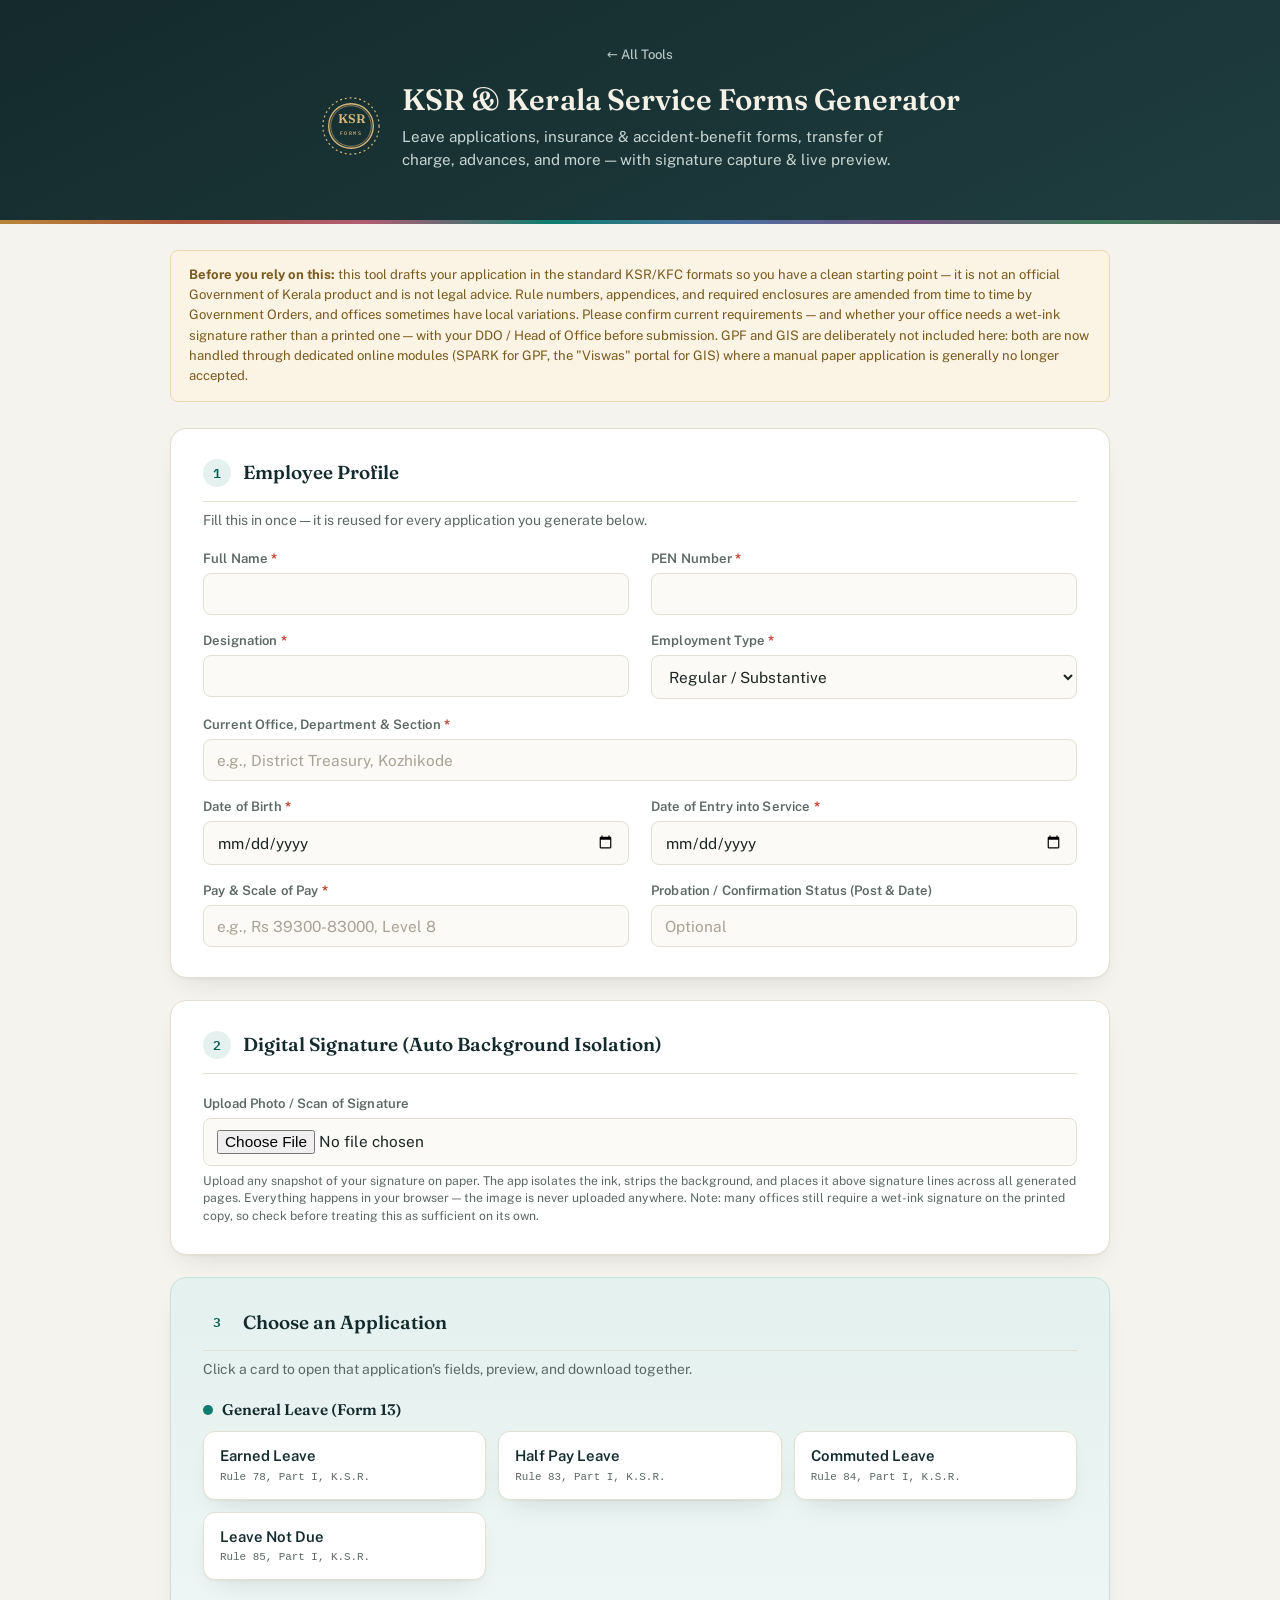
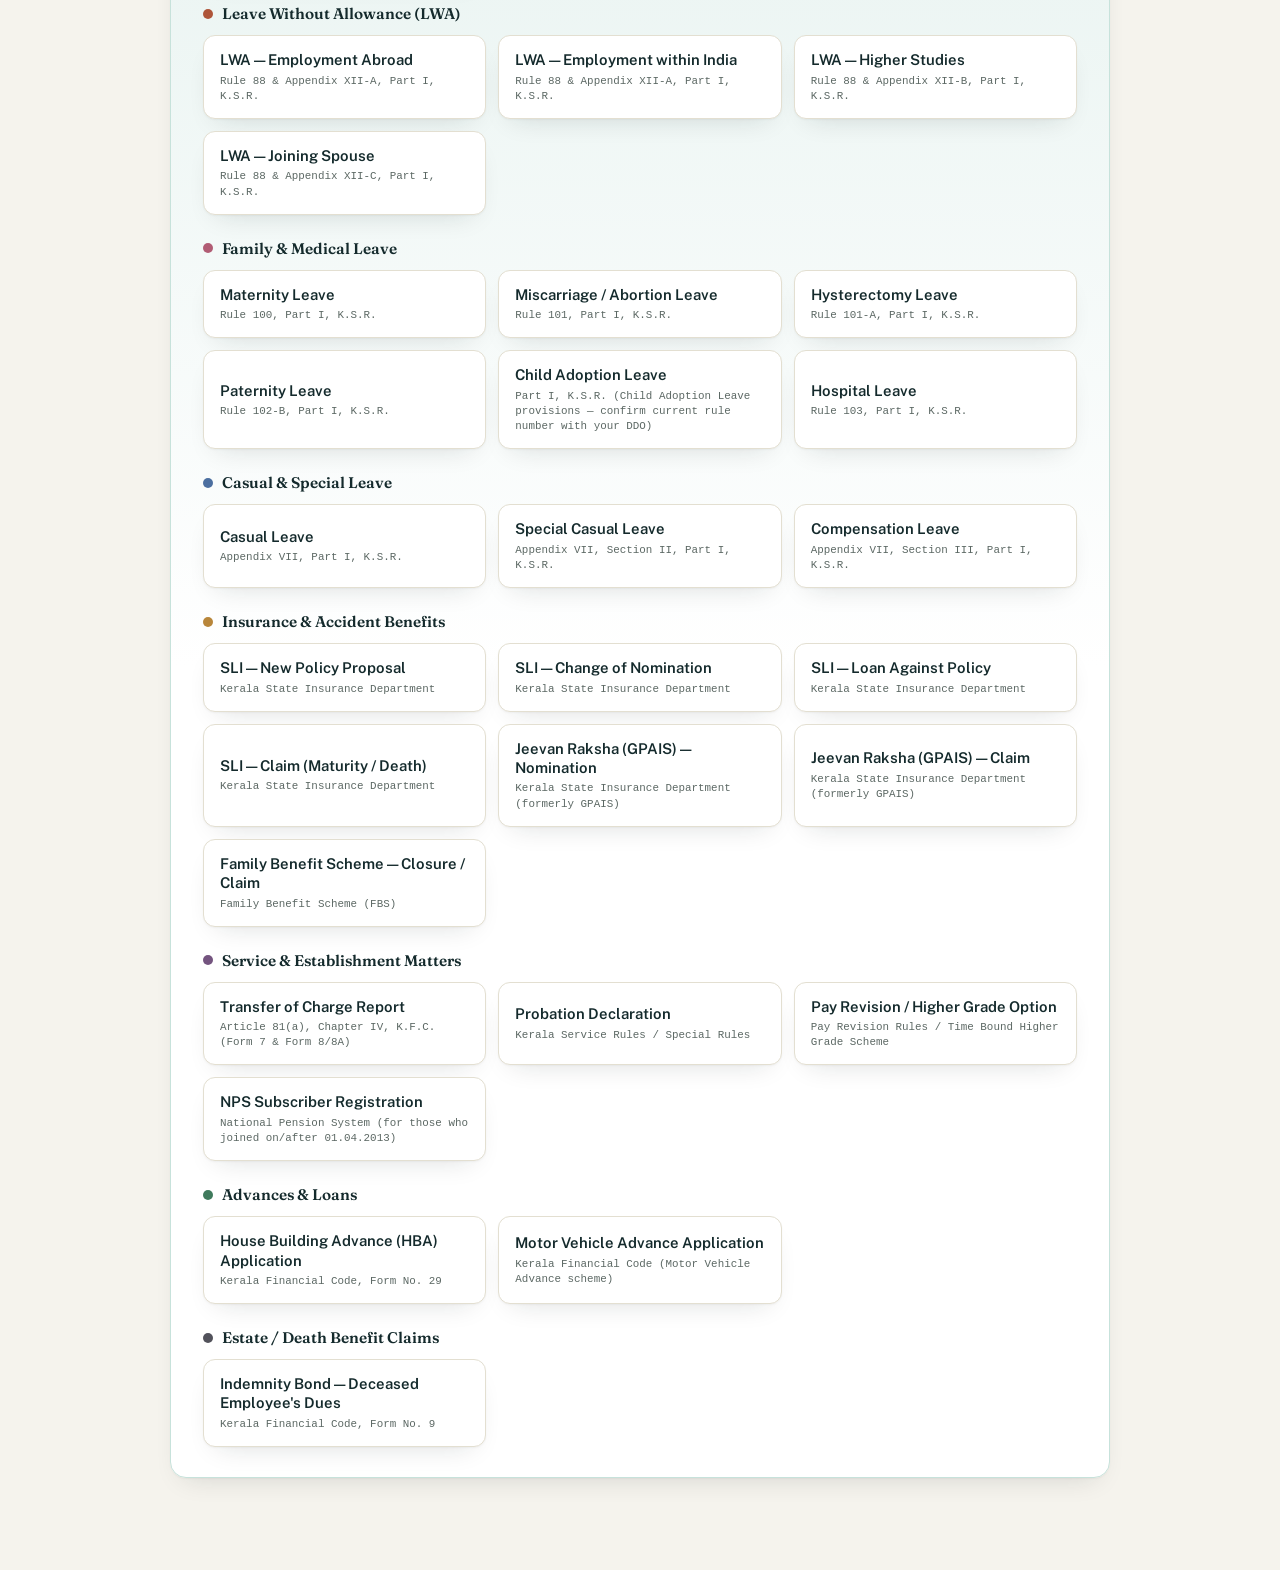
==== commit 4e516124: "Implement deep link handling from dashboard Added function to apply deep linking from the dashboard." ====
--- a/kerala.html
+++ b/kerala.html
@@ -1079,6 +1079,24 @@
   populateLeaveTypeDropdown();
   populateDashboard();
   populateSclReasons();
+  applyDeepLinkFromDashboard();
+
+  // ---------------------------------------------------------------------
+  // Optional deep link from the dashboard (index.html?...&type=KEY links
+  // here as kerala.html?type=KEY). Deliberately does NOT auto-open the
+  // modal — Employee Profile validity is still checked first, same as
+  // clicking a card directly — it just highlights which card to click and
+  // scrolls you to where to start, for continuity coming from the dashboard.
+  // ---------------------------------------------------------------------
+  function applyDeepLinkFromDashboard() {
+    const params = new URLSearchParams(window.location.search);
+    const type = params.get('type');
+    if (!type || !LEAVE_TYPES[type]) return;
+    const cards = Array.from(document.querySelectorAll('.app-type-card'));
+    const target = cards.find(c => c.textContent.trim().startsWith(LEAVE_TYPES[type].label));
+    if (target) target.classList.add('deep-link-target');
+    document.getElementById('name').scrollIntoView({ behavior: 'smooth', block: 'start' });
+  }
 </script>
 </body>
 </html>
--- a/assets/css/shared-document.css
+++ b/assets/css/shared-document.css
@@ -0,0 +1,61 @@
+/* =============================================================================
+   SHARED "DOCUMENT PAGE" LOOK
+   Used by every tool in this platform (kerala.html, income-tax.html, and every
+   future state file). Defines what a generated page looks like — both in the
+   on-screen Preview modal (.page-preview-card) and in the printed PDF (.page).
+   Both selectors share every rule below so the two are pixel-identical; only
+   page mechanics (page breaks, @page size) are print-only, at the bottom.
+
+   Do not theme this file. It must always render as plain officialese
+   (Times New Roman, black on white) regardless of which tool's screen theme
+   surrounds it — that consistency is what makes every generated document on
+   this platform recognizable as belonging to the same family.
+   ============================================================================= */
+:root { --sig-scale: 1; --sig-rotate: 0deg; }
+
+.page, .page-preview-card {
+  font-family: "Times New Roman", Times, serif;
+  font-size: 12pt;
+  line-height: 1.4;
+  color: #000;
+  background: #fff;
+}
+.page-title { text-align: center; font-weight: bold; text-decoration: underline; margin-bottom: 20px; line-height: 1.3; }
+.text-right { text-align: right; }
+.text-center { text-align: center; }
+.text-justify { text-align: justify; }
+.mb-2 { margin-bottom: 0.5rem; }
+.mb-4 { margin-bottom: 1.5rem; }
+.mt-4 { margin-top: 1.5rem; }
+.mt-8 { margin-top: 3rem; }
+.flex-space { display: flex; justify-content: space-between; }
+.bold { font-weight: bold; }
+.blank-line { display: inline-block; border-bottom: 1px solid #000; min-width: 160px; }
+.form-table { width: 100%; border-collapse: collapse; margin-bottom: 15px; }
+.form-table td { padding: 5px 0; vertical-align: top; }
+.form-table td:nth-child(1) { width: 50%; }
+.form-table td:nth-child(2) { width: 2%; text-align: center; }
+.form-table td:nth-child(3) { width: 48%; padding-left: 10px; font-weight: bold; }
+.signature-block { width: 300px; text-align: center; float: right; margin-top: 20px; }
+.sig-slot { min-height: 55px; display: flex; align-items: center; justify-content: center; padding: 6px 0; overflow: visible; }
+.sig-img-target { max-height: 45px; max-width: 180px; object-fit: contain; }
+.sig-img-target, #sig_preview_img {
+  transform: scale(var(--sig-scale)) rotate(var(--sig-rotate));
+  transition: transform 0.1s ease-out;
+}
+.clear { clear: both; }
+.page hr, .page-preview-card hr { border: 0; border-top: 1px solid #000; margin: 20px 0; }
+
+/* ---- Print-only page mechanics (the visual look above stays identical;
+        this just governs how pages behave when actually printed to PDF) ---- */
+@media print {
+  .screen-only { display: none !important; }
+  .print-only { display: block !important; }
+  @page { size: A4; margin: 15mm 20mm; }
+  body { background: #fff; margin: 0; padding: 0; }
+  .page { page-break-after: always; padding: 0; margin: 0; position: relative; min-height: 250mm; }
+  .page.hidden-print { display: none !important; }
+}
+@media screen {
+  .print-only { display: none; }
+}
--- a/assets/css/shared-ui.css
+++ b/assets/css/shared-ui.css
@@ -0,0 +1,160 @@
+/* =============================================================================
+   SHARED UI / APP CHROME
+   The platform's own design system — reused by index.html (the hub) and every
+   tool page. This is a separate world from shared-document.css: it's free to
+   be as modern as we like, since it never has to resemble a government form.
+   ============================================================================= */
+:root {
+  --ink: #142A2C; --ink-2: #1F3D3F;
+  --paper: #F5F3ED; --surface: #FFFFFF; --surface-2: #FBFAF6;
+  --accent: #0F7D6E; --accent-deep: #0A5F53; --accent-soft: #E4F1EE;
+  --text: #1C2624; --text-soft: #5C6864; --line: #E3DFD1;
+  --req: #C0392B; --radius-lg: 16px; --radius: 12px; --radius-sm: 8px;
+  --shadow-card: 0 1px 2px rgba(20,30,28,.04), 0 12px 28px -14px rgba(20,30,28,.16);
+  --shadow-card-hover: 0 1px 2px rgba(20,30,28,.05), 0 18px 36px -14px rgba(20,30,28,.22);
+  /* per-category accent colors, referenced by JS to color type/state indicators */
+  --cat-general: #0F7D6E; --cat-lwa: #AE5539; --cat-family: #B15C74;
+  --cat-casual: #4C6FA0; --cat-insurance: #B8863A; --cat-service: #74547F;
+  --cat-advance: #3F7A5C; --cat-estate: #52525B; --cat-national: #A6762E;
+}
+* { box-sizing: border-box; }
+body { font-family: "Public Sans", system-ui, -apple-system, sans-serif; background-color: var(--paper); color: var(--text); margin: 0; padding: 0 0 70px 0; -webkit-font-smoothing: antialiased; }
+
+.app-header { background: linear-gradient(155deg, var(--ink), var(--ink-2)); color: #F4F1E7; padding: 44px 20px 52px; text-align: center; position: relative; overflow: hidden; }
+.app-header::after { content: ""; position: absolute; inset: auto 0 0 0; height: 4px; background: linear-gradient(90deg, var(--cat-insurance), var(--cat-lwa), var(--cat-family), var(--cat-general), var(--cat-casual), var(--cat-service), var(--cat-advance), var(--cat-estate)); }
+.app-header-inner { max-width: 760px; margin: 0 auto; display: flex; align-items: center; justify-content: center; gap: 20px; }
+.app-seal { flex-shrink: 0; width: 62px; height: 62px; color: #D8B87A; }
+.app-header-text { text-align: left; }
+.app-header h1 { margin: 0; font-family: "Fraunces", Georgia, serif; font-weight: 600; font-size: 1.85rem; letter-spacing: .1px; }
+.app-header p { margin: 8px 0 0 0; color: #C8D6D1; font-size: .95rem; line-height: 1.5; max-width: 520px; }
+
+/* Breadcrumb: every tool page links back up to the hub */
+.breadcrumb-bar { max-width: 760px; margin: 0 auto 18px; position: relative; z-index: 1; }
+.breadcrumb-bar a { color: #C8D6D1; font-size: .82rem; text-decoration: none; display: inline-flex; align-items: center; gap: 6px; font-weight: 500; opacity: .9; transition: opacity .15s ease; }
+.breadcrumb-bar a:hover { opacity: 1; text-decoration: underline; }
+
+.container { max-width: 980px; margin: 0 auto; padding: 0 20px; }
+.disclaimer-banner { background: #FBF3E3; border: 1px solid #EAD9AE; color: #7A5A1E; padding: 14px 18px; border-radius: var(--radius-sm); font-size: .82rem; line-height: 1.55; margin: 26px auto; max-width: 940px; }
+.privacy-note { text-align: center; font-size: .78rem; color: var(--text-soft); margin: 14px 0 22px; }
+
+.section { background: var(--surface); padding: 30px 32px; margin-bottom: 22px; border-radius: var(--radius-lg); box-shadow: var(--shadow-card); border: 1px solid var(--line); transition: box-shadow .2s ease; }
+.section h2 { margin: 0 0 22px; font-family: "Fraunces", Georgia, serif; font-weight: 600; font-size: 1.18rem; padding-bottom: 14px; border-bottom: 1px solid var(--line); color: var(--ink); display: flex; align-items: center; gap: 12px; }
+.step-badge { flex-shrink: 0; width: 28px; height: 28px; border-radius: 50%; background: var(--accent-soft); color: var(--accent-deep); font-family: "IBM Plex Mono", monospace; font-weight: 600; font-size: .8rem; display: inline-flex; align-items: center; justify-content: center; }
+.section .sub-hint { font-size: .87rem; color: var(--text-soft); margin: -14px 0 20px; line-height: 1.5; }
+
+.grid { display: grid; grid-template-columns: 1fr 1fr; gap: 18px 22px; }
+.grid-3 { display: grid; grid-template-columns: 1fr 1fr 1fr; gap: 15px; }
+.full-width { grid-column: 1 / -1; }
+.form-group { display: flex; flex-direction: column; }
+.form-group label { font-size: .82rem; font-weight: 600; margin-bottom: 7px; color: var(--text-soft); letter-spacing: .01em; }
+.required::after { content: " *"; color: var(--req); font-weight: bold; }
+.form-group input, .form-group select, .form-group textarea {
+  border: 1.5px solid var(--line); background: var(--surface-2); padding: 11px 13px; border-radius: var(--radius-sm);
+  font-size: .96rem; font-family: inherit; color: var(--text); transition: border-color .15s ease, box-shadow .15s ease, background-color .15s ease;
+}
+.form-group input:focus, .form-group select:focus, .form-group textarea:focus {
+  outline: none; border-color: var(--accent); background: var(--surface); box-shadow: 0 0 0 4px var(--accent-soft);
+}
+.form-group input::placeholder, .form-group textarea::placeholder { color: #A8A296; }
+.help-text { font-size: .76rem; color: var(--text-soft); margin-top: 6px; line-height: 1.45; }
+.hidden-section { display: none; }
+.rule-hint { font-size: .82rem; color: var(--accent-deep); margin-top: 10px; font-style: italic; min-height: 1.2em; }
+.info-callout { font-size: .84rem; color: var(--accent-deep); background: var(--accent-soft); border: 1px solid #C7E2DB; padding: 9px 13px; border-radius: var(--radius-sm); margin-top: 8px; display: none; }
+
+.btn-group { display: flex; gap: 14px; margin-top: 22px; }
+.print-btn {
+  background: var(--accent); color: #fff; border: none; padding: 16px 32px; font-size: 1.05rem; font-family: "Public Sans", sans-serif;
+  border-radius: var(--radius); cursor: pointer; flex: 1; font-weight: 600; box-shadow: 0 10px 24px -10px rgba(15,125,110,.55);
+  transition: transform .12s ease, box-shadow .12s ease, background-color .12s ease;
+}
+.print-btn:hover { background: var(--accent-deep); transform: translateY(-1px); box-shadow: 0 14px 28px -10px rgba(15,125,110,.6); }
+.print-btn:active { transform: translateY(0); }
+.secondary-btn { background: var(--ink); box-shadow: 0 10px 24px -10px rgba(20,42,44,.45); }
+.secondary-btn:hover { background: var(--ink-2); box-shadow: 0 14px 28px -10px rgba(20,42,44,.5); }
+
+.highlight-box { background: var(--accent-soft); border: 1px solid #C7E2DB; padding: 16px 18px; border-radius: var(--radius); }
+
+.sig-preview-box { display: flex; flex-wrap: wrap; align-items: center; gap: 20px; margin-top: 12px; border: 1.5px dashed var(--line); padding: 16px; border-radius: var(--radius); background: var(--surface-2); }
+.sig-thumb-frame { background: #fff; border: 1px solid var(--line); border-radius: var(--radius-sm); padding: 8px; display: flex; align-items: center; justify-content: center; min-width: 150px; min-height: 70px; overflow: hidden; }
+.sig-thumb-frame img { max-height: 55px; max-width: 150px; object-fit: contain; }
+.sig-adjust-box { display: flex; flex-direction: column; gap: 10px; flex: 1; min-width: 240px; }
+.sig-adjust-row { display: flex; align-items: center; gap: 10px; font-size: .82rem; color: var(--text-soft); }
+.sig-adjust-row label { min-width: 42px; font-weight: 600; }
+.sig-adjust-row input[type="range"] { flex: 1; accent-color: var(--accent); }
+.sig-adjust-row span { min-width: 42px; text-align: right; font-variant-numeric: tabular-nums; font-family: "IBM Plex Mono", monospace; color: var(--ink); font-size: .78rem; }
+.reset-sig-btn { align-self: flex-start; background: none; border: 1.5px solid var(--line); color: var(--text-soft); font-size: .78rem; padding: 6px 13px; border-radius: 20px; cursor: pointer; transition: all .15s ease; }
+.reset-sig-btn:hover { background: var(--surface); border-color: var(--accent); color: var(--accent-deep); }
+.visually-hidden { position: absolute !important; width: 1px; height: 1px; padding: 0; margin: -1px; overflow: hidden; clip: rect(0,0,0,0); white-space: nowrap; border: 0; }
+
+/* Dashboard: category-grouped cards. Used for the hub's tool/state picker
+   AND for any tool that needs an internal "choose a sub-type" step. */
+.dashboard-section { background: linear-gradient(180deg, var(--accent-soft), var(--surface) 55%); border: 1.5px solid #C7E2DB; }
+.category-block { margin-bottom: 24px; }
+.category-block:last-child { margin-bottom: 0; }
+.category-block h3 { font-family: "Fraunces", Georgia, serif; font-weight: 600; font-size: .96rem; color: var(--ink); margin: 0 0 12px; display: flex; align-items: center; gap: 9px; }
+.category-block h3::before { content: ""; width: 10px; height: 10px; border-radius: 50%; background: var(--cat-color, var(--accent)); flex-shrink: 0; }
+.card-grid { display: grid; grid-template-columns: repeat(auto-fill, minmax(210px, 1fr)); gap: 12px; }
+.app-type-card { display: block; text-align: left; text-decoration: none; cursor: pointer; background: var(--surface); border: 1.5px solid var(--line); border-radius: var(--radius); padding: 14px 16px; box-shadow: var(--shadow-card); transition: transform .13s ease, box-shadow .13s ease, border-color .13s ease; font-family: inherit; }
+.app-type-card:hover, .app-type-card:focus-visible { border-color: var(--cat-color, var(--accent)); transform: translateY(-2px); box-shadow: var(--shadow-card-hover); outline: none; }
+.app-type-card .card-name { display: block; font-weight: 600; font-size: .93rem; color: var(--ink); margin-bottom: 4px; line-height: 1.3; }
+.app-type-card .card-rule { display: block; font-family: "IBM Plex Mono", monospace; font-size: .68rem; color: var(--text-soft); line-height: 1.4; }
+.category-dot { display: inline-block; width: 9px; height: 9px; border-radius: 50%; margin-right: 7px; background: var(--text-soft); vertical-align: middle; }
+
+/* "Coming soon" state for a card — dashboard cards platform-wide can be
+   toggled into this muted, non-committal state (used for unbuilt states). */
+.app-type-card.is-pending { cursor: default; opacity: .6; }
+.app-type-card.is-pending:hover { transform: none; box-shadow: var(--shadow-card); border-color: var(--line); }
+.status-pill { display: inline-block; font-family: "IBM Plex Mono", monospace; font-size: .62rem; font-weight: 600; letter-spacing: .03em; padding: 3px 8px; border-radius: 20px; text-transform: uppercase; margin-left: 8px; vertical-align: middle; }
+.status-pill.live { background: var(--accent-soft); color: var(--accent-deep); }
+.status-pill.pending { background: #EEECE2; color: var(--text-soft); }
+
+/* Form Modal: an optional sub-dialog for tools that offer many sub-types
+   (e.g. Kerala's 20+ application types). Sections inside reuse .section/h2
+   markup verbatim but read as sub-sections of one dialog. */
+.form-modal-dialog { background: var(--surface); max-width: 760px; }
+.form-modal-dialog .modal-toolbar { background: var(--ink); }
+.modal-toolbar-title h3 { font-family: "Fraunces", Georgia, serif; font-weight: 600; font-size: 1.1rem; margin: 0; }
+.modal-toolbar-title .rule-hint { margin-top: 4px; color: #CFE4DE; font-size: .78rem; }
+.modal-toolbar-title .rule-hint span { color: #CFE4DE; }
+.form-modal-dialog .modal-body { padding: 28px 30px 30px; }
+.form-modal-dialog .modal-body .section { box-shadow: none; border: none; border-radius: 0; padding: 22px 0; margin: 0; background: transparent; }
+.form-modal-dialog .modal-body .section:first-of-type { padding-top: 0; }
+.form-modal-dialog .modal-body .section:not(:first-of-type) { border-top: 1px solid var(--line); }
+.form-modal-dialog .modal-body .step-badge { display: none; }
+.form-modal-dialog .modal-body h2 { border-bottom: none; padding-bottom: 0; margin-bottom: 16px; font-size: 1.02rem; }
+@media (max-width: 720px) { .form-modal-dialog .modal-body { padding: 20px; } }
+
+/* Preview Modal — every tool's page cards inside are sized and padded to
+   mirror the @page print margins exactly, so preview == PDF. The Download
+   / Print button lives in a sticky footer here (not beside "Preview"),
+   so it's reachable from anywhere in a long, multi-page scroll. */
+.modal-overlay { display: none; position: fixed; inset: 0; background: rgba(15,26,26,.72); backdrop-filter: blur(2px); z-index: 1000; align-items: flex-start; justify-content: center; padding: 30px 20px; overflow-y: auto; }
+#preview_modal { z-index: 1100; }
+.modal-overlay.open { display: flex; }
+.modal-dialog { background: #4A5352; border-radius: var(--radius-lg); max-width: 900px; width: 100%; box-shadow: 0 30px 70px -12px rgba(0,0,0,.55); margin-bottom: 30px; }
+.modal-toolbar { position: sticky; top: 0; z-index: 2; background: var(--ink); color: #fff; padding: 16px 22px; border-radius: var(--radius-lg) var(--radius-lg) 0 0; display: flex; align-items: center; justify-content: space-between; gap: 16px; flex-wrap: wrap; }
+.modal-toolbar h3 { margin: 0; font-family: "Fraunces", Georgia, serif; font-weight: 600; font-size: 1.08rem; white-space: nowrap; }
+.modal-sig-controls { display: flex; gap: 18px; flex-wrap: wrap; align-items: center; flex: 1; min-width: 260px; }
+.modal-sig-controls .sig-adjust-row { color: #D8E0DD; font-size: .8rem; display: flex; align-items: center; gap: 8px; }
+.modal-sig-controls .sig-adjust-row label { min-width: 40px; font-weight: 600; }
+.modal-sig-controls .sig-adjust-row input[type="range"] { width: 110px; accent-color: #D8B87A; }
+.modal-sig-controls .sig-adjust-row span { min-width: 40px; text-align: right; color: #fff; font-family: "IBM Plex Mono", monospace; font-size: .76rem; }
+.modal-close-btn { background: none; border: none; color: #fff; font-size: 1.7rem; line-height: 1; cursor: pointer; padding: 0 4px; opacity: .85; transition: opacity .15s ease; }
+.modal-close-btn:hover { opacity: 1; }
+.modal-body { padding: 30px; }
+.modal-body .page-preview-card { margin: 0 auto 30px auto; width: 210mm; min-height: 297mm; padding: 15mm 20mm; box-shadow: 0 10px 30px -8px rgba(0,0,0,.4); box-sizing: border-box; border-radius: 2px; }
+.modal-body .page-preview-card:last-child { margin-bottom: 0; }
+.modal-footer { position: sticky; bottom: 0; z-index: 2; background: var(--surface); padding: 16px 22px; border-top: 1px solid var(--line); border-radius: 0 0 var(--radius-lg) var(--radius-lg); display: flex; justify-content: flex-end; }
+.modal-footer .print-btn { flex: 0 0 auto; padding: 14px 30px; }
+
+@media (max-width: 720px) {
+  .grid, .grid-3 { grid-template-columns: 1fr; }
+  .section { padding: 24px 20px; }
+  .app-header-inner { flex-direction: column; text-align: center; }
+  .app-header-text { text-align: center; }
+  .modal-body { padding: 14px; }
+  .modal-body .page-preview-card { width: 100%; padding: 8mm; min-height: 0; }
+  .modal-toolbar { padding: 12px 14px; }
+  .modal-footer { padding: 12px 14px; }
+  .modal-footer .print-btn { width: 100%; }
+}
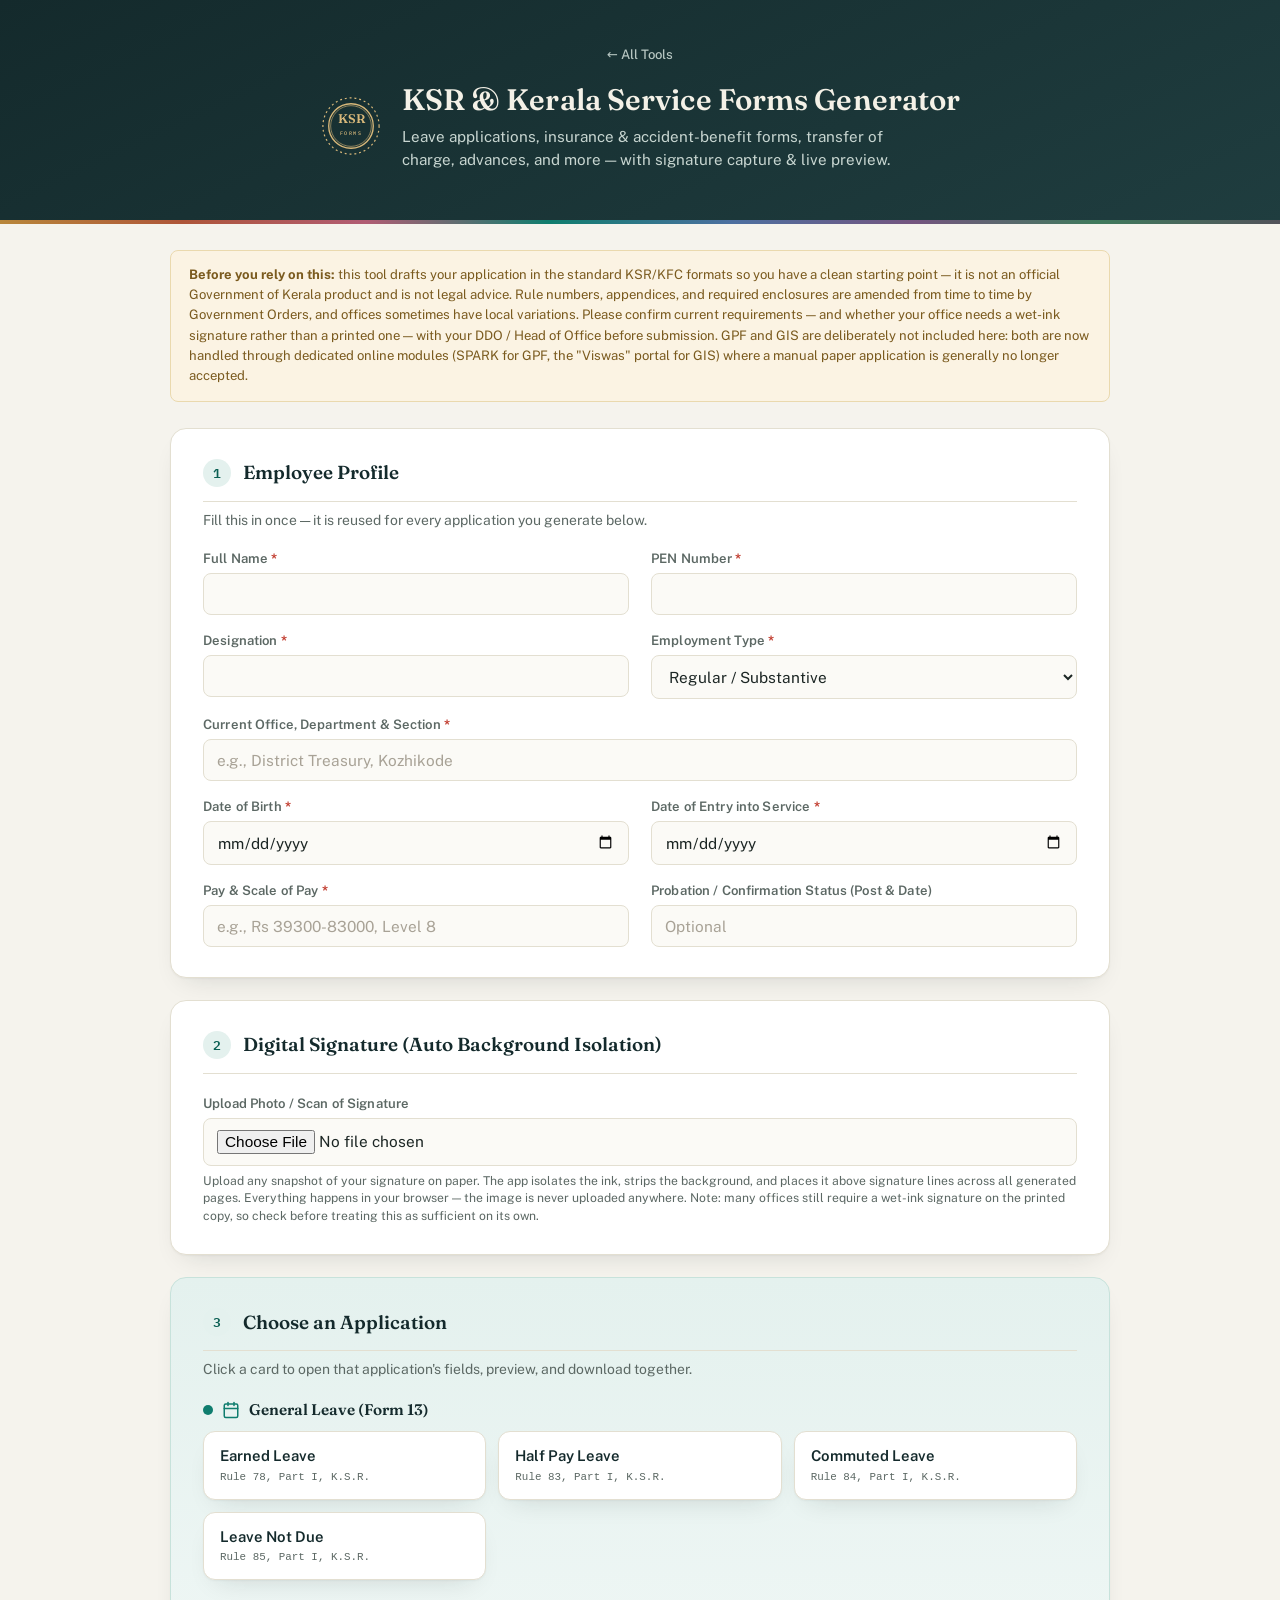
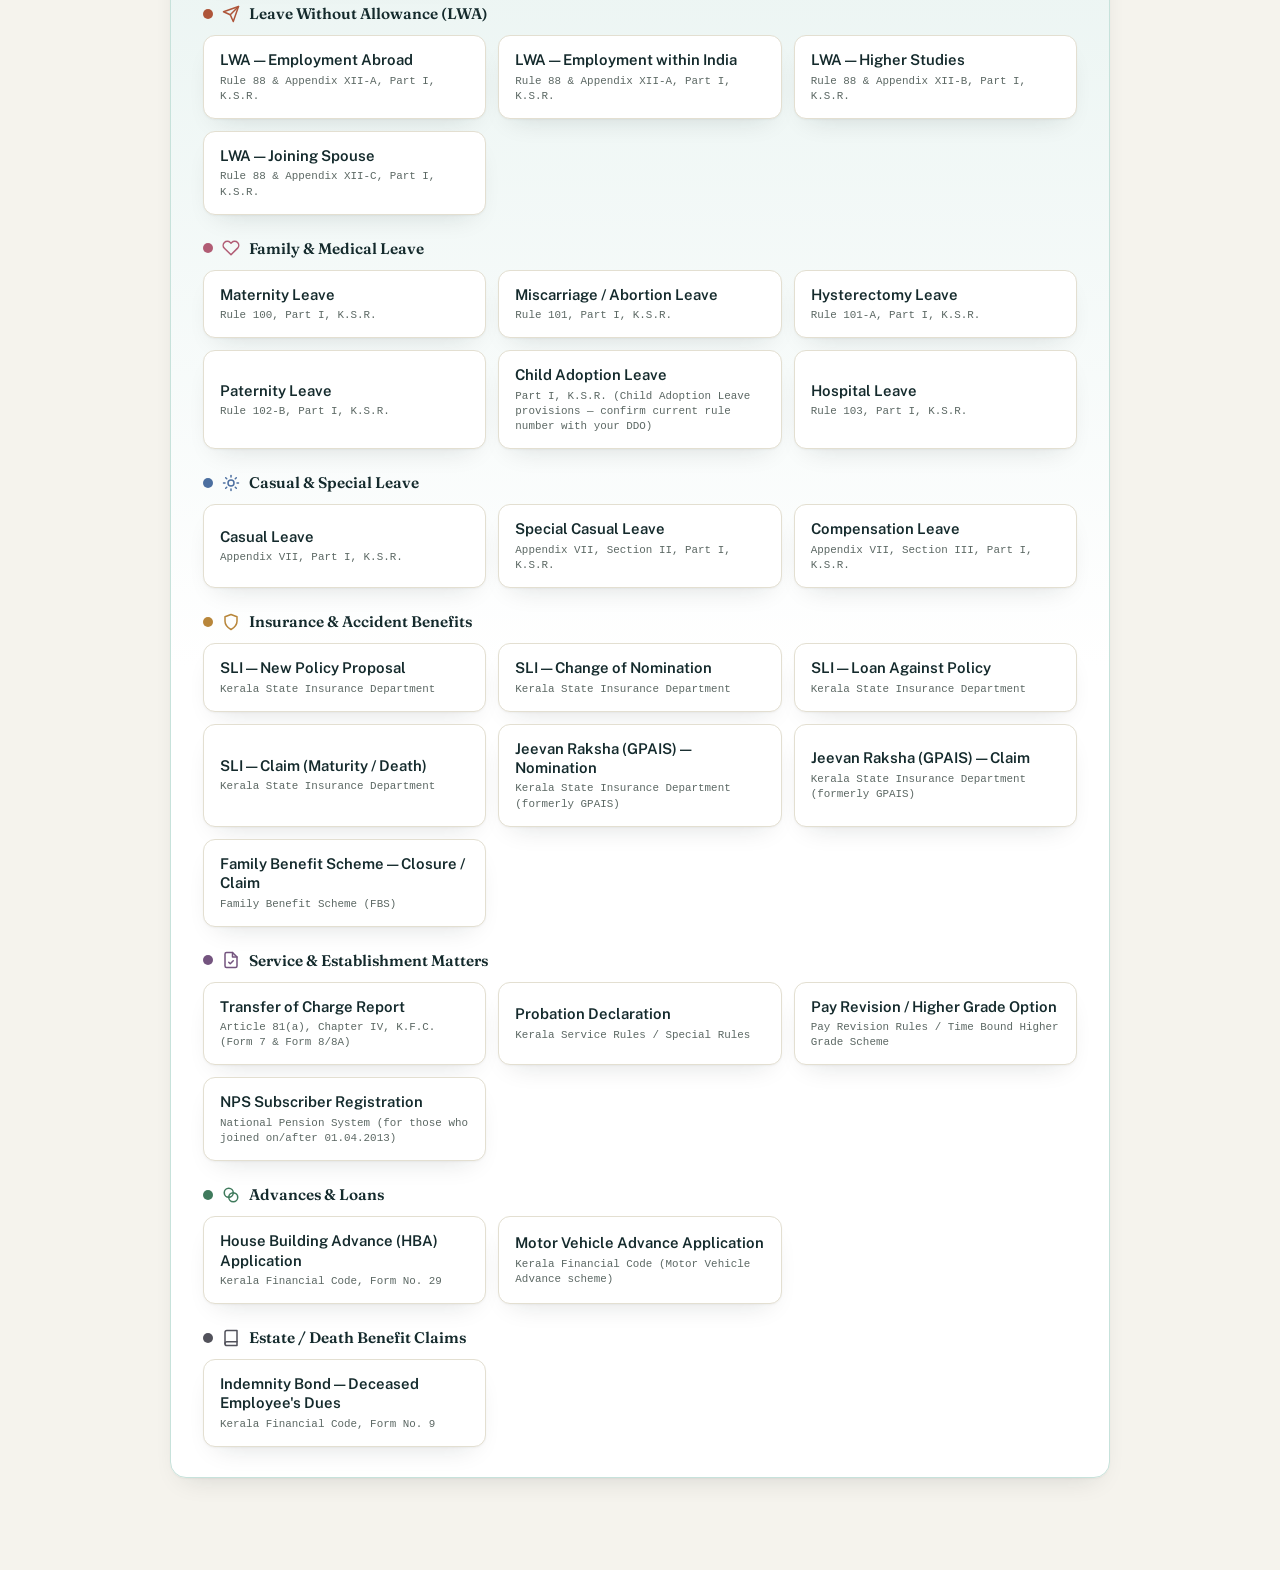
==== commit 0bfc7372: "Enhance category icons and deep link functionality Updated the category icons and modal title handli" ====
--- a/kerala.html
+++ b/kerala.html
@@ -507,6 +507,21 @@
     'Insurance & Accident Benefits': '--cat-insurance', 'Service & Establishment Matters': '--cat-service',
     'Advances & Loans': '--cat-advance', 'Estate / Death Benefit Claims': '--cat-estate',
   };
+  // Same icon set as the hub dashboard (index.html) — kept identical so a
+  // form recognised there by its icon reads the same way here.
+  const CATEGORY_ICONS = {
+    'General Leave (Form 13)': '<rect x="3" y="4" width="18" height="18" rx="2"/><line x1="16" y1="2" x2="16" y2="6"/><line x1="8" y1="2" x2="8" y2="6"/><line x1="3" y1="10" x2="21" y2="10"/>',
+    'Leave Without Allowance (LWA)': '<path d="M22 2 11 13"/><path d="M22 2 15 22l-4-9-9-4 20-7z"/>',
+    'Family & Medical Leave': '<path d="M20.8 4.6a5.5 5.5 0 0 0-7.8 0L12 5.6l-1-1a5.5 5.5 0 0 0-7.8 7.8l1 1L12 21l7.8-7.8 1-1a5.5 5.5 0 0 0 0-7.6z"/>',
+    'Casual & Special Leave': '<circle cx="12" cy="12" r="4"/><line x1="12" y1="2" x2="12" y2="4"/><line x1="12" y1="20" x2="12" y2="22"/><line x1="4.9" y1="4.9" x2="6.3" y2="6.3"/><line x1="17.7" y1="17.7" x2="19.1" y2="19.1"/><line x1="2" y1="12" x2="4" y2="12"/><line x1="20" y1="12" x2="22" y2="12"/><line x1="4.9" y1="19.1" x2="6.3" y2="17.7"/><line x1="17.7" y1="6.3" x2="19.1" y2="4.9"/>',
+    'Insurance & Accident Benefits': '<path d="M12 2 4 5v6c0 5 3.4 8.4 8 11 4.6-2.6 8-6 8-11V5z"/>',
+    'Service & Establishment Matters': '<path d="M14 2H6a2 2 0 0 0-2 2v16a2 2 0 0 0 2 2h12a2 2 0 0 0 2-2V8z"/><path d="M14 2v6h6"/><path d="M9 15l2 2 4-4"/>',
+    'Advances & Loans': '<circle cx="9" cy="9" r="6"/><circle cx="15" cy="15" r="6"/>',
+    'Estate / Death Benefit Claims': '<path d="M4 19.5A2.5 2.5 0 0 1 6.5 17H20"/><path d="M6.5 2H20v20H6.5A2.5 2.5 0 0 1 4 19.5v-15A2.5 2.5 0 0 1 6.5 2z"/>',
+  };
+  function categoryIconSvg(groupName) {
+    return '<svg class="category-icon" viewBox="0 0 24 24" fill="none" stroke="currentColor" stroke-width="2" stroke-linecap="round" stroke-linejoin="round">' + (CATEGORY_ICONS[groupName] || '') + '</svg>';
+  }
   const LEAVE_TYPES = {
     el:          { label: 'Earned Leave',                    group: GROUP_ORDER[0], rule: 'Rule 78, Part I, K.S.R.',                nature: 'Earned Leave', family: 'general' },
     hpl:         { label: 'Half Pay Leave',                   group: GROUP_ORDER[0], rule: 'Rule 83, Part I, K.S.R.',                nature: 'Half Pay Leave', family: 'general' },
@@ -641,7 +656,7 @@
       block.className = 'category-block';
       if (CATEGORY_COLOR_VAR[groupName]) block.style.setProperty('--cat-color', 'var(' + CATEGORY_COLOR_VAR[groupName] + ')');
       const h3 = document.createElement('h3');
-      h3.textContent = groupName;
+      h3.innerHTML = categoryIconSvg(groupName) + groupName;
       block.appendChild(h3);
       const grid = document.createElement('div');
       grid.className = 'card-grid';
@@ -685,7 +700,8 @@
     const type = document.getElementById('leave_type').value;
     const t = LEAVE_TYPES[type];
     if (!t) return;
-    document.getElementById('form_modal_title').textContent = t.label;
+    document.getElementById('form_modal_title').innerHTML = (CATEGORY_COLOR_VAR[t.group] ? '<svg class="modal-title-icon" viewBox="0 0 24 24" fill="none" stroke="currentColor" stroke-width="2" stroke-linecap="round" stroke-linejoin="round">' + (CATEGORY_ICONS[t.group] || '') + '</svg>' : '') + t.label;
+    document.getElementById('form_modal').style.setProperty('--modal-accent', CATEGORY_COLOR_VAR[t.group] ? 'var(' + CATEGORY_COLOR_VAR[t.group] + ')' : 'var(--accent)');
     openModal('form_modal'); // shared engine
   }
   function closeFormModal() {
@@ -1074,29 +1090,41 @@
     }
   }
   // ---------------------------------------------------------------------
+  // Optional deep link from the dashboard (index.html links here as
+  // kerala.html?type=KEY). Still respects the same rule as clicking a card
+  // directly — Employee Profile must be valid first — but rather than
+  // stopping there, it watches the profile fields and automatically
+  // continues into the chosen type the moment they're all valid, so picking
+  // it once on the dashboard is enough. It only auto-continues once.
+  // ---------------------------------------------------------------------
+  let pendingDeepLinkType = null;
+  function silentProfileIsComplete() {
+    return PROFILE_REQUIRED_IDS.every(id => document.getElementById(id).checkValidity());
+  }
+  function applyDeepLinkFromDashboard() {
+    const params = new URLSearchParams(window.location.search);
+    const type = params.get('type');
+    if (!type || !LEAVE_TYPES[type]) return;
+    pendingDeepLinkType = type;
+    const cards = Array.from(document.querySelectorAll('.app-type-card'));
+    const target = cards.find(c => c.textContent.trim().includes(LEAVE_TYPES[type].label));
+    if (target) target.classList.add('deep-link-target');
+    document.getElementById('name').scrollIntoView({ behavior: 'smooth', block: 'start' });
+    PROFILE_REQUIRED_IDS.forEach(id => document.getElementById(id).addEventListener('change', maybeContinueDeepLink));
+  }
+  function maybeContinueDeepLink() {
+    if (!pendingDeepLinkType || !silentProfileIsComplete()) return;
+    const type = pendingDeepLinkType;
+    pendingDeepLinkType = null; // auto-continue only once
+    selectAndOpen(type);
+  }
+  // ---------------------------------------------------------------------
   // Boot
   // ---------------------------------------------------------------------
   populateLeaveTypeDropdown();
   populateDashboard();
   populateSclReasons();
   applyDeepLinkFromDashboard();
-
-  // ---------------------------------------------------------------------
-  // Optional deep link from the dashboard (index.html?...&type=KEY links
-  // here as kerala.html?type=KEY). Deliberately does NOT auto-open the
-  // modal — Employee Profile validity is still checked first, same as
-  // clicking a card directly — it just highlights which card to click and
-  // scrolls you to where to start, for continuity coming from the dashboard.
-  // ---------------------------------------------------------------------
-  function applyDeepLinkFromDashboard() {
-    const params = new URLSearchParams(window.location.search);
-    const type = params.get('type');
-    if (!type || !LEAVE_TYPES[type]) return;
-    const cards = Array.from(document.querySelectorAll('.app-type-card'));
-    const target = cards.find(c => c.textContent.trim().startsWith(LEAVE_TYPES[type].label));
-    if (target) target.classList.add('deep-link-target');
-    document.getElementById('name').scrollIntoView({ behavior: 'smooth', block: 'start' });
-  }
 </script>
 </body>
 </html>
--- a/assets/css/shared-ui.css
+++ b/assets/css/shared-ui.css
@@ -16,6 +16,7 @@
   --cat-general: #0F7D6E; --cat-lwa: #AE5539; --cat-family: #B15C74;
   --cat-casual: #4C6FA0; --cat-insurance: #B8863A; --cat-service: #74547F;
   --cat-advance: #3F7A5C; --cat-estate: #52525B; --cat-national: #A6762E;
+  --gold: #D8B87A; --gold-deep: #B8934F; --gold-soft: #F7EEDC;
 }
 * { box-sizing: border-box; }
 body { font-family: "Public Sans", system-ui, -apple-system, sans-serif; background-color: var(--paper); color: var(--text); margin: 0; padding: 0 0 70px 0; -webkit-font-smoothing: antialiased; }
@@ -158,3 +159,80 @@
   .modal-footer { padding: 12px 14px; }
   .modal-footer .print-btn { width: 100%; }
 }
+
+/* =============================================================================
+   TOP NAV + STATE SWITCHER
+   The nav replaces the old full hero — compact, sticky, utility-first. The
+   switcher is the one component here worth the extra polish: searchable,
+   keyboard-navigable, and it's the single control that decides everything
+   the content area below shows.
+   ============================================================================= */
+.top-nav { position: sticky; top: 0; z-index: 200; background: linear-gradient(155deg, var(--ink), var(--ink-2)); padding: 14px 24px; display: flex; align-items: center; justify-content: space-between; gap: 18px; box-shadow: 0 2px 24px rgba(0,0,0,.18); }
+.top-nav::after { content: ""; position: absolute; inset: auto 0 0 0; height: 3px; background: linear-gradient(90deg, var(--cat-insurance), var(--cat-lwa), var(--cat-family), var(--cat-general), var(--cat-casual), var(--cat-service), var(--cat-advance), var(--cat-estate)); }
+.nav-brand { display: flex; align-items: center; gap: 10px; color: #F4F1E7; text-decoration: none; }
+.nav-brand .app-seal { width: 32px; height: 32px; flex-shrink: 0; }
+.nav-brand .brand-word { font-family: "Fraunces", Georgia, serif; font-weight: 600; font-size: 1.05rem; letter-spacing: .1px; white-space: nowrap; }
+
+.state-switcher { position: relative; flex-shrink: 0; }
+.state-switcher-trigger { display: flex; align-items: center; gap: 9px; background: rgba(255,255,255,.08); border: 1.5px solid rgba(255,255,255,.2); color: #fff; padding: 9px 8px 9px 14px; border-radius: 30px; cursor: pointer; font-family: inherit; font-size: .88rem; font-weight: 600; transition: background-color .15s ease, border-color .15s ease; }
+.state-switcher-trigger:hover, .state-switcher-trigger:focus-visible { background: rgba(255,255,255,.15); border-color: rgba(255,255,255,.36); outline: none; }
+.state-switcher-trigger .trigger-dot { width: 8px; height: 8px; border-radius: 50%; background: var(--gold); flex-shrink: 0; }
+.state-switcher-trigger .chevron { width: 26px; height: 26px; padding: 5px; border-radius: 50%; background: rgba(255,255,255,.08); transition: transform .2s ease; }
+.state-switcher.open .state-switcher-trigger .chevron { transform: rotate(180deg); }
+
+.state-switcher-panel { position: absolute; top: calc(100% + 12px); right: 0; width: min(360px, 88vw); max-height: min(70vh, 520px); background: var(--surface); border-radius: var(--radius-lg); box-shadow: 0 28px 64px -14px rgba(20,30,28,.4); border: 1px solid var(--line); overflow: hidden; display: flex; flex-direction: column; z-index: 210; opacity: 0; transform: translateY(-8px) scale(.98); pointer-events: none; transition: opacity .15s ease, transform .15s ease; }
+.state-switcher.open .state-switcher-panel { opacity: 1; transform: translateY(0) scale(1); pointer-events: auto; }
+.state-search-wrap { padding: 12px; border-bottom: 1px solid var(--line); flex-shrink: 0; }
+.state-search-wrap input { width: 100%; border: 1.5px solid var(--line); background: var(--surface-2); border-radius: 10px; padding: 10px 13px; font-size: .89rem; font-family: inherit; color: var(--text); }
+.state-search-wrap input:focus { outline: none; border-color: var(--accent); box-shadow: 0 0 0 4px var(--accent-soft); }
+.state-list { overflow-y: auto; padding: 6px; flex: 1; }
+.state-list-label { font-family: "IBM Plex Mono", monospace; font-size: .64rem; letter-spacing: .07em; text-transform: uppercase; color: var(--text-soft); padding: 10px 12px 5px; }
+.state-option { display: flex; align-items: center; justify-content: space-between; gap: 10px; width: 100%; text-align: left; background: none; border: none; padding: 9px 11px; border-radius: 9px; cursor: pointer; font-family: inherit; font-size: .87rem; color: var(--text); }
+.state-option .opt-name { display: flex; align-items: center; gap: 8px; }
+.state-option .opt-region { font-size: .72rem; color: var(--text-soft); flex-shrink: 0; }
+.state-option:hover, .state-option.kbd-active { background: var(--accent-soft); }
+.state-option[data-live="true"] .opt-name::before { content: ""; width: 7px; height: 7px; border-radius: 50%; background: var(--gold); flex-shrink: 0; }
+.state-option[data-live="true"] { font-weight: 700; color: var(--accent-deep); }
+.state-empty-result { padding: 24px 16px; text-align: center; color: var(--text-soft); font-size: .85rem; }
+
+/* =============================================================================
+   DASHBOARD CONTENT AREA — swaps based on the selected state
+   ============================================================================= */
+.state-content { animation: fadeSlideIn .28s ease both; }
+@keyframes fadeSlideIn { from { opacity: 0; transform: translateY(6px); } to { opacity: 1; transform: translateY(0); } }
+.state-hero { display: flex; align-items: baseline; justify-content: space-between; gap: 16px; flex-wrap: wrap; margin-bottom: 6px; }
+.state-hero h2 { font-family: "Fraunces", Georgia, serif; font-weight: 600; font-size: 1.5rem; color: var(--ink); margin: 0; }
+.state-hero-meta { font-family: "IBM Plex Mono", monospace; font-size: .78rem; color: var(--text-soft); }
+.state-open-tool-btn { display: inline-flex; align-items: center; gap: 8px; background: var(--ink); color: #fff; text-decoration: none; padding: 12px 22px; border-radius: 30px; font-weight: 600; font-size: .92rem; box-shadow: 0 10px 24px -10px rgba(20,42,44,.4); transition: background-color .15s ease, transform .12s ease; }
+.state-open-tool-btn:hover { background: var(--ink-2); transform: translateY(-1px); }
+
+.category-block h3 { display: flex; align-items: center; gap: 9px; }
+.category-icon { width: 18px; height: 18px; flex-shrink: 0; color: var(--cat-color, var(--accent)); }
+.hub-dashboard .category-block h3::before { display: none; } /* icon replaces the plain dot, hub dashboard only — Kerala's own internal dashboard keeps its dot */
+
+.app-type-card .card-name { display: flex; align-items: center; gap: 8px; }
+
+.empty-state-panel { text-align: center; padding: 56px 24px; background: var(--surface); border: 1.5px dashed var(--line); border-radius: var(--radius-lg); }
+.empty-state-panel .empty-icon { width: 52px; height: 52px; color: var(--line); margin: 0 auto 18px; }
+.empty-state-panel h2 { font-family: "Fraunces", Georgia, serif; font-weight: 600; font-size: 1.25rem; color: var(--ink); margin: 0 0 8px; }
+.empty-state-panel p { color: var(--text-soft); font-size: .92rem; max-width: 420px; margin: 0 auto; line-height: 1.6; }
+
+@media (prefers-reduced-motion: reduce) {
+  .state-content { animation: none; }
+  .state-switcher-panel, .state-switcher-trigger .chevron, .app-type-card, .state-open-tool-btn { transition: none; }
+}
+
+/* Deep-link highlight: a card reached via a dashboard link gets a brief,
+   one-time pulse plus a lasting gold border, so it's easy to re-find after
+   scrolling to fill in the Employee Profile section first. */
+.app-type-card.deep-link-target { border-color: var(--gold-deep); box-shadow: 0 0 0 3px var(--gold-soft); animation: deepLinkPulse 1.6s ease-out 1; }
+@keyframes deepLinkPulse { 0% { box-shadow: 0 0 0 0 rgba(216,184,122,.55); } 100% { box-shadow: 0 0 0 10px rgba(216,184,122,0); } }
+@media (prefers-reduced-motion: reduce) { .app-type-card.deep-link-target { animation: none; } }
+
+@media (max-width: 720px) {
+  .top-nav { padding: 12px 16px; flex-wrap: nowrap; }
+  .nav-brand .brand-word { display: none; } /* seal alone reads fine at this width, saves room for the switcher */
+  .state-switcher-panel { position: fixed; top: auto; bottom: 0; left: 0; right: 0; width: 100%; max-height: 78vh; border-radius: var(--radius-lg) var(--radius-lg) 0 0; transform: translateY(100%); }
+  .state-switcher.open .state-switcher-panel { transform: translateY(0); }
+  .state-hero { flex-direction: column; align-items: flex-start; }
+}
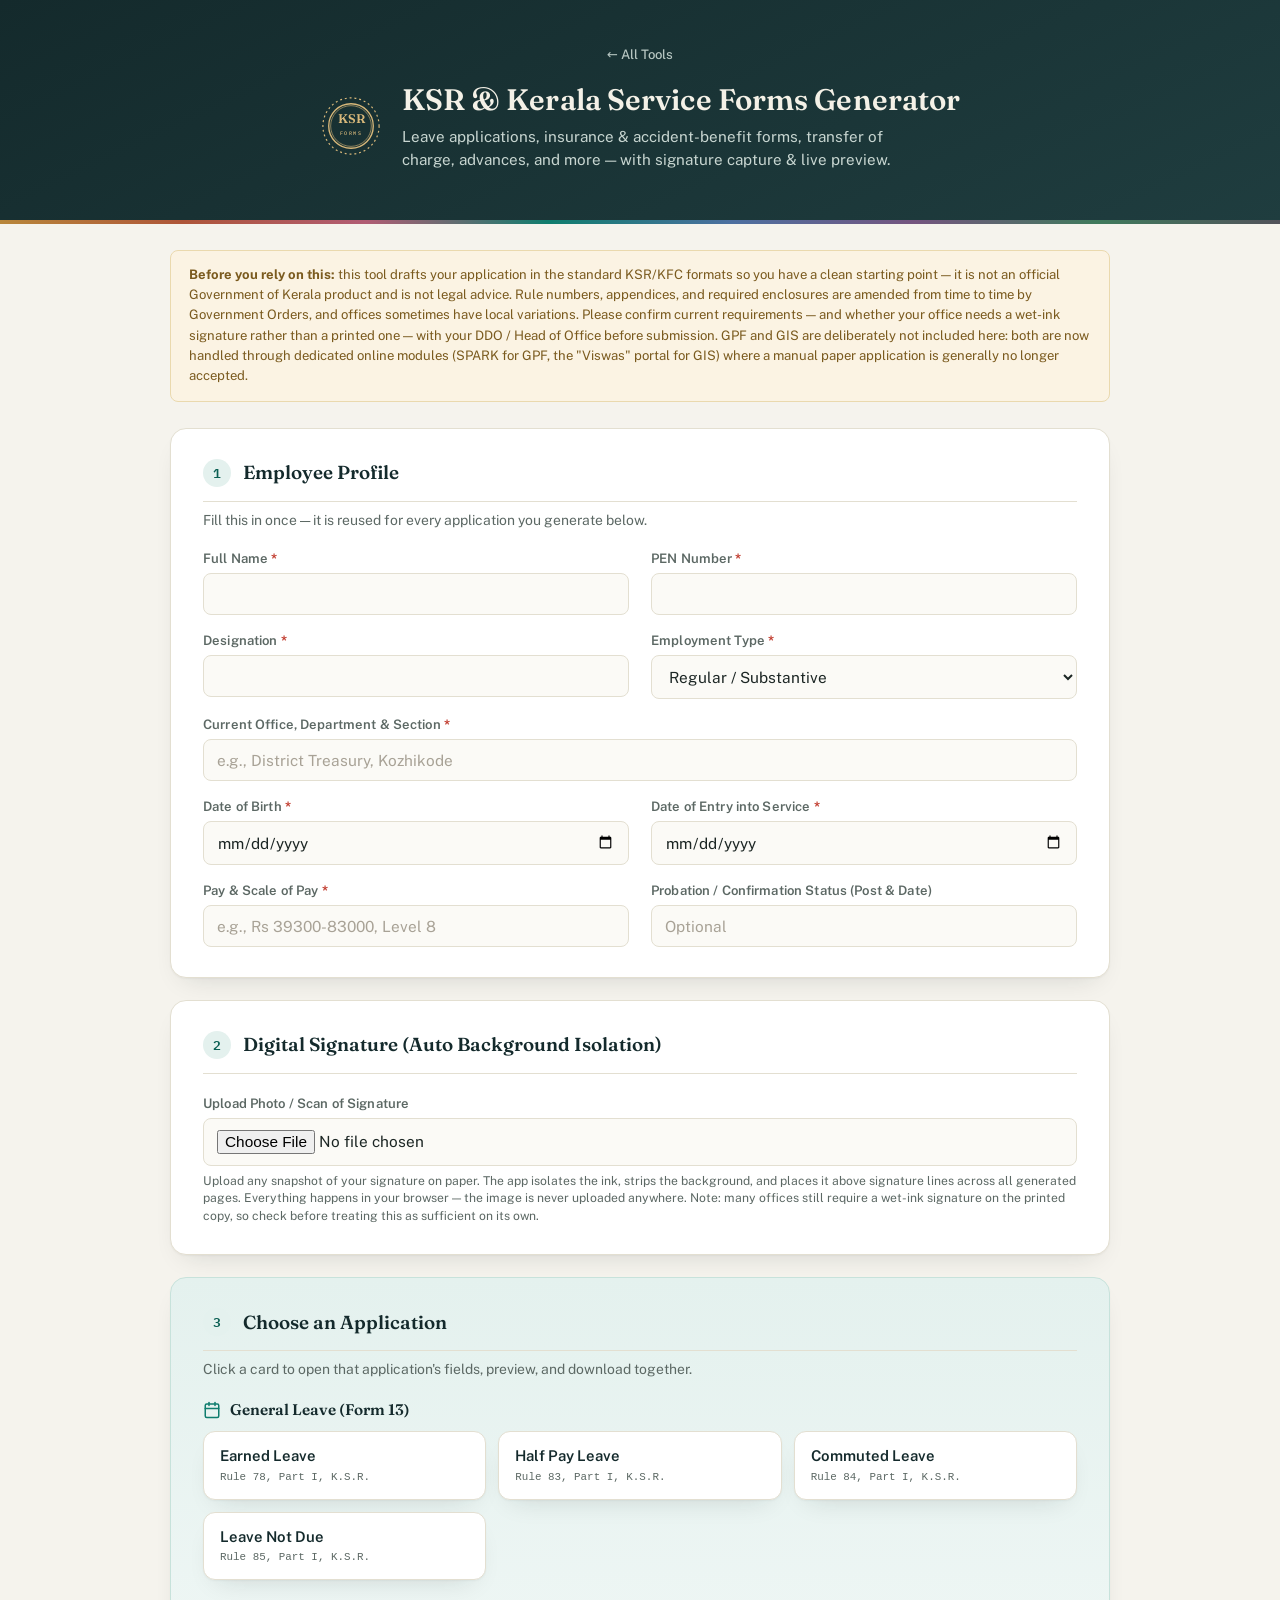
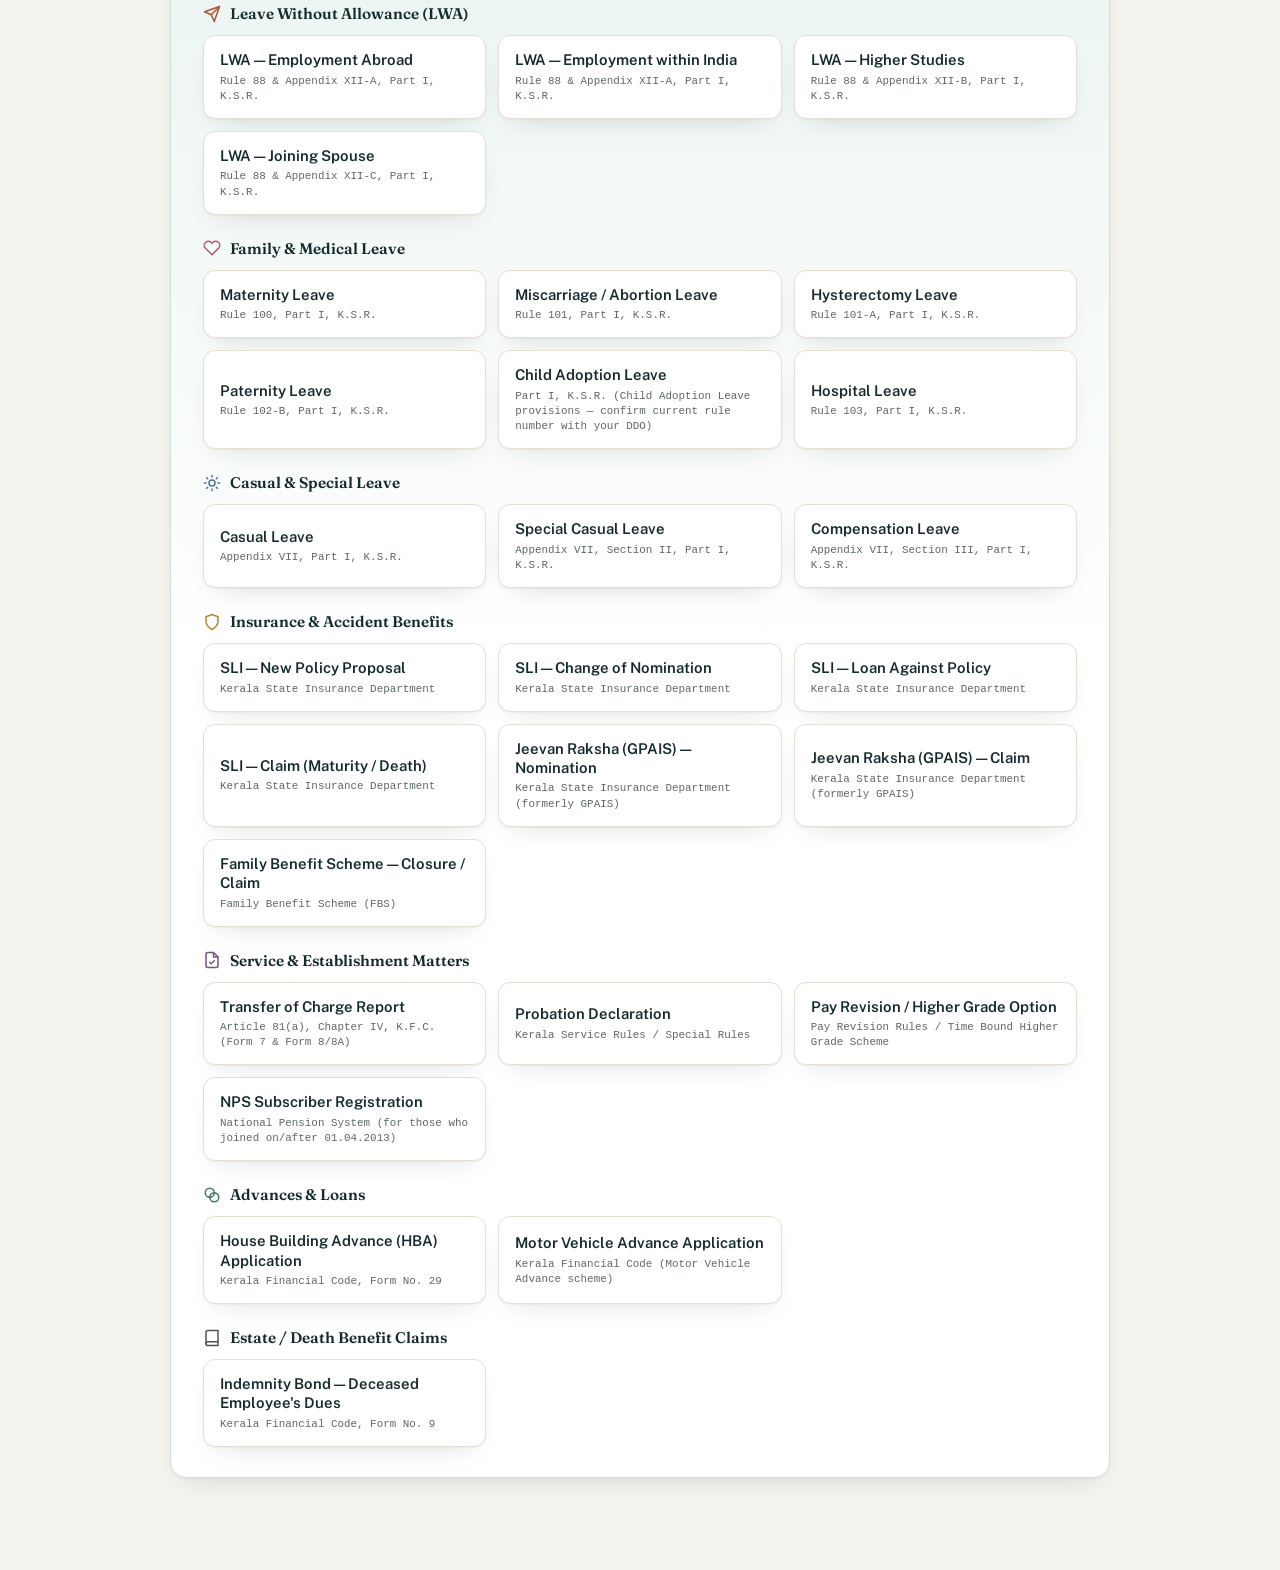
==== commit 2247862d: "Update dashboard section and deep link functionality Refactor dashboard section and deep link handli" ====
--- a/kerala.html
+++ b/kerala.html
@@ -82,17 +82,26 @@
         <div class="help-text" id="sig_adjust_help" style="display:none; margin-top:8px;">Size and rotation apply to the signature everywhere it appears — check the live preview before printing, since a large increase can overlap nearby text.</div>
       </div>
       <!-- DASHBOARD -->
-      <div class="section dashboard-section">
+      <div class="section dashboard-section" id="dashboard_section_wrapper">
         <h2><span class="step-badge">3</span> Choose an Application</h2>
         <p class="sub-hint">Click a card to open that application's fields, preview, and download together.</p>
         <div id="dashboard_categories"></div>
       </div>
+      <!-- Shown INSTEAD of the section above when arriving with a specific
+           type already chosen (from the dashboard's "?type=" link) — the
+           choice was already made, so this confirms it rather than asking
+           again, and "inline_type_fields_target" receives that type's own
+           fields (relocated from the form modal below) directly into the
+           page flow instead of behind a click. -->
+      <div class="section hidden-section" id="type_confirm_strip"></div>
+      <div id="inline_type_fields_target"></div>
       <!-- Hidden but still fully functional: every existing type-selection
            function (toggleSections, syncFormData, etc.) reads this select's
            value, so dashboard cards just set it programmatically and call
            the same functions rather than duplicating any logic. -->
       <select id="leave_type" class="visually-hidden" aria-hidden="true" tabindex="-1"></select>
-      <!-- FORM MODAL: opens when a dashboard card is clicked. Stays nested
+      <!-- FORM MODAL: opens when a dashboard card is clicked (only reached
+           when arriving with no type pre-chosen — see above). Stays nested
            inside <form> (even though it renders as a fixed overlay) so its
            required fields still participate in leaveForm.checkValidity(). -->
       <div class="modal-overlay" id="form_modal">
@@ -107,7 +116,7 @@
           <div class="modal-body">
 <!-- SMART DATE CALCULATOR -->
       <div class="section">
-        <h2><span class="step-badge">2</span> Application Routing &amp; Dates</h2>
+        <h2><span class="step-badge">3</span> Application Routing &amp; Dates</h2>
         <div id="leave_routing_fields">
           <div class="highlight-box mb-4">
             <p style="margin-top:0; font-size: 0.9rem; color: #0369a1; font-weight: 600;">Smart Date Engine: Enter Start &amp; End Date to auto-calculate duration, OR enter Start Date &amp; Duration to auto-calculate End Date.</p>
@@ -1090,33 +1099,46 @@
     }
   }
   // ---------------------------------------------------------------------
-  // Optional deep link from the dashboard (index.html links here as
-  // kerala.html?type=KEY). Still respects the same rule as clicking a card
-  // directly — Employee Profile must be valid first — but rather than
-  // stopping there, it watches the profile fields and automatically
-  // continues into the chosen type the moment they're all valid, so picking
-  // it once on the dashboard is enough. It only auto-continues once.
-  // ---------------------------------------------------------------------
-  let pendingDeepLinkType = null;
-  function silentProfileIsComplete() {
-    return PROFILE_REQUIRED_IDS.every(id => document.getElementById(id).checkValidity());
-  }
-  function applyDeepLinkFromDashboard() {
-    const params = new URLSearchParams(window.location.search);
-    const type = params.get('type');
-    if (!type || !LEAVE_TYPES[type]) return;
-    pendingDeepLinkType = type;
-    const cards = Array.from(document.querySelectorAll('.app-type-card'));
-    const target = cards.find(c => c.textContent.trim().includes(LEAVE_TYPES[type].label));
-    if (target) target.classList.add('deep-link-target');
-    document.getElementById('name').scrollIntoView({ behavior: 'smooth', block: 'start' });
-    PROFILE_REQUIRED_IDS.forEach(id => document.getElementById(id).addEventListener('change', maybeContinueDeepLink));
-  }
-  function maybeContinueDeepLink() {
-    if (!pendingDeepLinkType || !silentProfileIsComplete()) return;
-    const type = pendingDeepLinkType;
-    pendingDeepLinkType = null; // auto-continue only once
-    selectAndOpen(type);
+  // Deep link from the dashboard (index.html links here as
+  // kerala.html?type=KEY). The choice was already made there, so this does
+  // NOT show the "Choose an Application" picker again — it hides it,
+  // confirms what was chosen, and moves that type's own fields (normally
+  // inside the form modal) directly into the page flow. Nothing needs a
+  // second click. Landing on kerala.html with no "type" still shows the
+  // full picker as before, since in that case nothing's been chosen yet.
+  // ---------------------------------------------------------------------
+  function activateDeepLinkInlineMode(type) {
+    const t = LEAVE_TYPES[type];
+    if (!t) return;
+    document.getElementById('leave_type').value = type;
+    toggleSections();
+
+    document.getElementById('dashboard_section_wrapper').classList.add('hidden-section');
+
+    const strip = document.getElementById('type_confirm_strip');
+    strip.classList.remove('hidden-section');
+    const icon = CATEGORY_COLOR_VAR[t.group] ? '<svg class="modal-title-icon" viewBox="0 0 24 24" fill="none" stroke="currentColor" stroke-width="2" stroke-linecap="round" stroke-linejoin="round" style="width:28px;height:28px;">' + (CATEGORY_ICONS[t.group] || '') + '</svg>' : '';
+    strip.style.setProperty('--modal-accent', CATEGORY_COLOR_VAR[t.group] ? 'var(' + CATEGORY_COLOR_VAR[t.group] + ')' : 'var(--accent)');
+    strip.innerHTML =
+      '<div style="display:flex; align-items:center; justify-content:space-between; gap:16px; flex-wrap:wrap;">' +
+        '<div style="display:flex; align-items:center; gap:14px;">' + icon +
+          '<div><div style="font-size:.74rem; font-weight:700; text-transform:uppercase; letter-spacing:.04em; color:var(--text-soft);">Completing</div>' +
+          '<h2 style="margin:2px 0 0; font-family:\'Fraunces\',Georgia,serif; font-weight:600; font-size:1.25rem; color:var(--ink);">' + t.label + '</h2>' +
+          '<div class="rule-hint" style="margin-top:2px;">Governed by ' + t.rule + '</div></div>' +
+        '</div>' +
+        '<button type="button" class="reset-sig-btn" onclick="changeApplicationType()">Change application &rarr;</button>' +
+      '</div>';
+
+    // Relocate the modal's own field sections (not a copy — the same live
+    // elements, so every existing id-based reference keeps working exactly
+    // as before) out of the modal and into the normal page flow. Once
+    // outside .form-modal-dialog, the existing CSS already renders them as
+    // ordinary cards instead of modal sub-sections — no new styling needed.
+    const modalBody = document.querySelector('.form-modal-dialog .modal-body');
+    document.getElementById('inline_type_fields_target').appendChild(modalBody);
+  }
+  function changeApplicationType() {
+    window.location.href = 'kerala.html'; // deliberate fresh start — see chat notes on this trade-off
   }
   // ---------------------------------------------------------------------
   // Boot
@@ -1124,7 +1146,10 @@
   populateLeaveTypeDropdown();
   populateDashboard();
   populateSclReasons();
-  applyDeepLinkFromDashboard();
+  (function bootDeepLink() {
+    const type = new URLSearchParams(window.location.search).get('type');
+    if (type && LEAVE_TYPES[type]) activateDeepLinkInlineMode(type);
+  })();
 </script>
 </body>
 </html>
--- a/assets/css/shared-ui.css
+++ b/assets/css/shared-ui.css
@@ -113,8 +113,10 @@
    (e.g. Kerala's 20+ application types). Sections inside reuse .section/h2
    markup verbatim but read as sub-sections of one dialog. */
 .form-modal-dialog { background: var(--surface); max-width: 760px; }
-.form-modal-dialog .modal-toolbar { background: var(--ink); }
-.modal-toolbar-title h3 { font-family: "Fraunces", Georgia, serif; font-weight: 600; font-size: 1.1rem; margin: 0; }
+.form-modal-dialog .modal-toolbar { background: var(--ink); position: relative; }
+.form-modal-dialog .modal-toolbar::after { content: ""; position: absolute; inset: auto 0 0 0; height: 3px; background: var(--modal-accent, var(--accent)); border-radius: 0 0 var(--radius-lg) var(--radius-lg); }
+.modal-toolbar-title h3 { font-family: "Fraunces", Georgia, serif; font-weight: 600; font-size: 1.1rem; margin: 0; display: flex; align-items: center; gap: 10px; }
+.modal-title-icon { width: 20px; height: 20px; flex-shrink: 0; color: var(--modal-accent, var(--accent)); }
 .modal-toolbar-title .rule-hint { margin-top: 4px; color: #CFE4DE; font-size: .78rem; }
 .modal-toolbar-title .rule-hint span { color: #CFE4DE; }
 .form-modal-dialog .modal-body { padding: 28px 30px 30px; }
@@ -129,10 +131,12 @@
    mirror the @page print margins exactly, so preview == PDF. The Download
    / Print button lives in a sticky footer here (not beside "Preview"),
    so it's reachable from anywhere in a long, multi-page scroll. */
-.modal-overlay { display: none; position: fixed; inset: 0; background: rgba(15,26,26,.72); backdrop-filter: blur(2px); z-index: 1000; align-items: flex-start; justify-content: center; padding: 30px 20px; overflow-y: auto; }
+.modal-overlay { display: none; position: fixed; inset: 0; background: rgba(15,26,26,.72); backdrop-filter: blur(2px); z-index: 1000; align-items: flex-start; justify-content: center; padding: 30px 20px; overflow-y: auto; opacity: 0; transition: opacity .18s ease; }
 #preview_modal { z-index: 1100; }
 .modal-overlay.open { display: flex; }
-.modal-dialog { background: #4A5352; border-radius: var(--radius-lg); max-width: 900px; width: 100%; box-shadow: 0 30px 70px -12px rgba(0,0,0,.55); margin-bottom: 30px; }
+.modal-overlay.open.visible { opacity: 1; }
+.modal-dialog { background: #4A5352; border-radius: var(--radius-lg); max-width: 900px; width: 100%; box-shadow: 0 30px 70px -12px rgba(0,0,0,.55); margin-bottom: 30px; transform: translateY(14px) scale(.98); transition: transform .2s ease; }
+.modal-overlay.open.visible .modal-dialog { transform: translateY(0) scale(1); }
 .modal-toolbar { position: sticky; top: 0; z-index: 2; background: var(--ink); color: #fff; padding: 16px 22px; border-radius: var(--radius-lg) var(--radius-lg) 0 0; display: flex; align-items: center; justify-content: space-between; gap: 16px; flex-wrap: wrap; }
 .modal-toolbar h3 { margin: 0; font-family: "Fraunces", Georgia, serif; font-weight: 600; font-size: 1.08rem; white-space: nowrap; }
 .modal-sig-controls { display: flex; gap: 18px; flex-wrap: wrap; align-items: center; flex: 1; min-width: 260px; }
@@ -208,7 +212,7 @@
 
 .category-block h3 { display: flex; align-items: center; gap: 9px; }
 .category-icon { width: 18px; height: 18px; flex-shrink: 0; color: var(--cat-color, var(--accent)); }
-.hub-dashboard .category-block h3::before { display: none; } /* icon replaces the plain dot, hub dashboard only — Kerala's own internal dashboard keeps its dot */
+.category-block h3::before { display: none; } /* icon replaces the plain dot everywhere category-block is used */
 
 .app-type-card .card-name { display: flex; align-items: center; gap: 8px; }
 
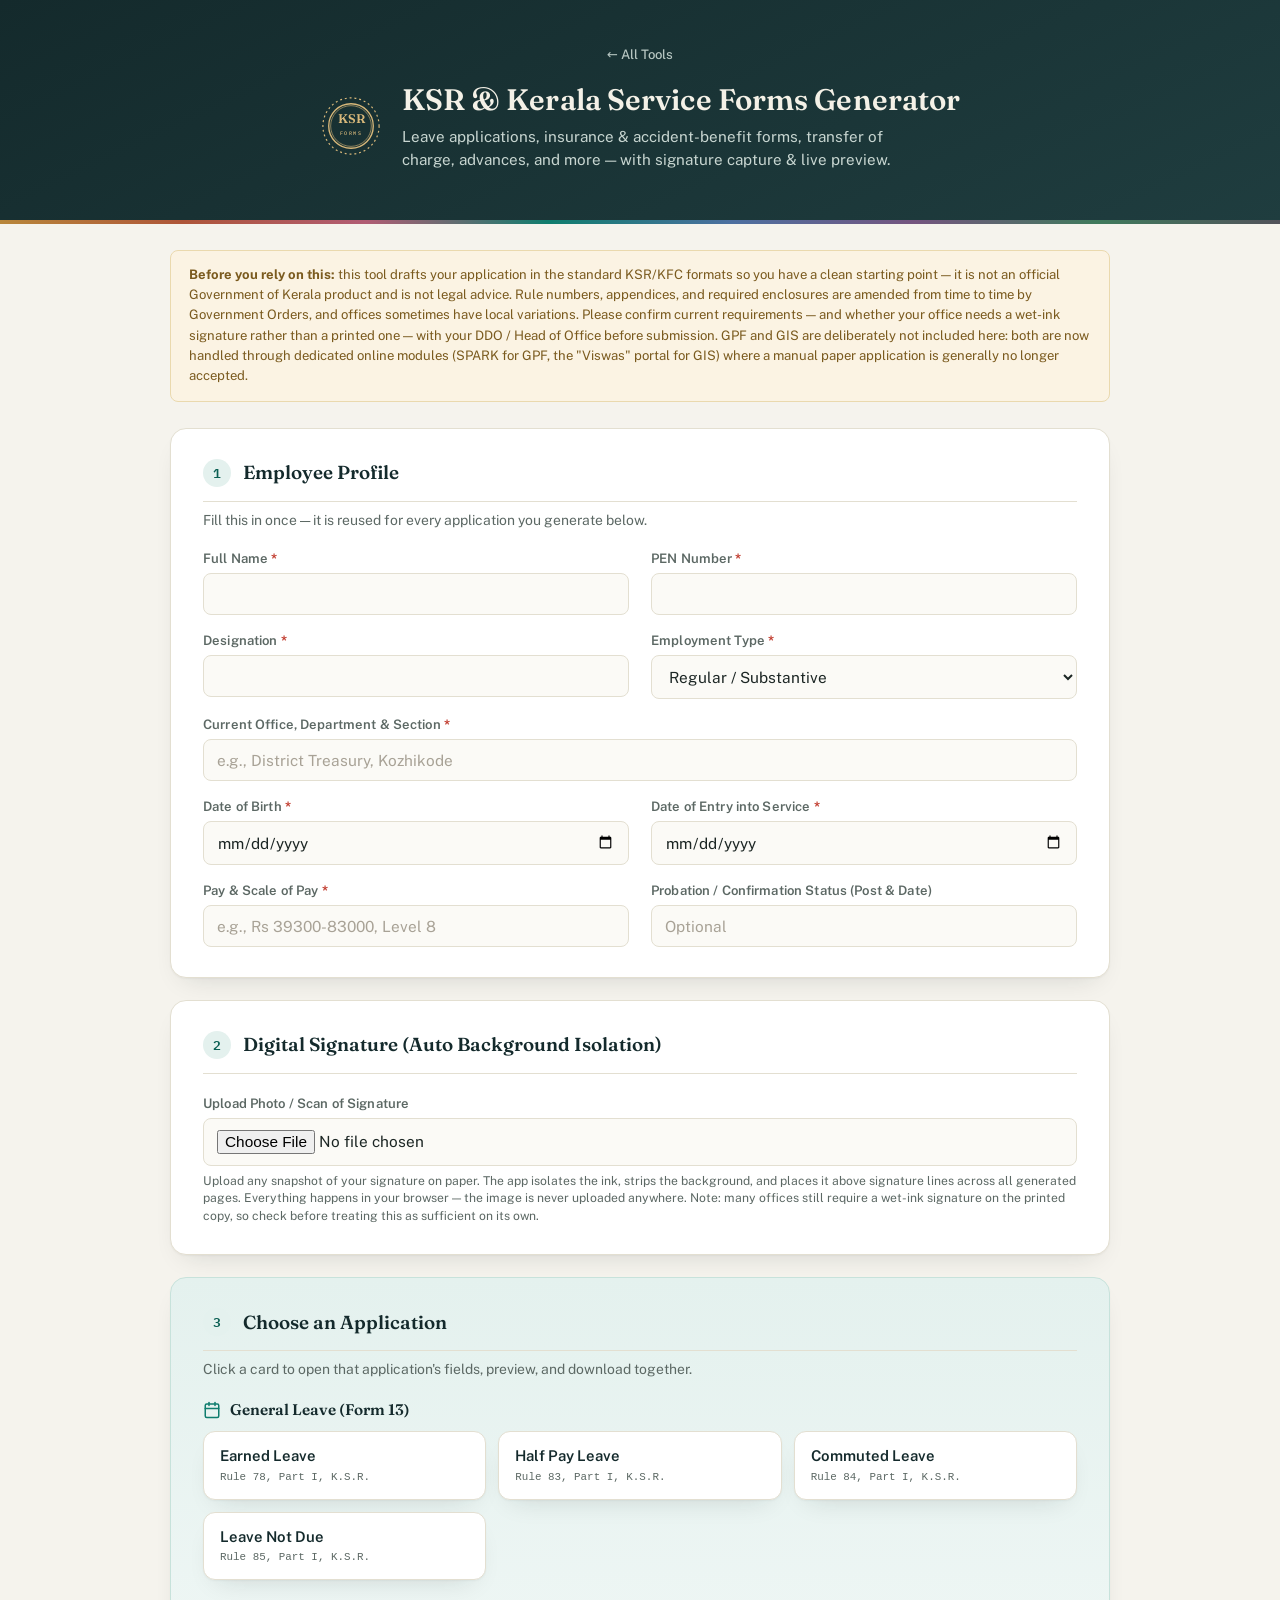
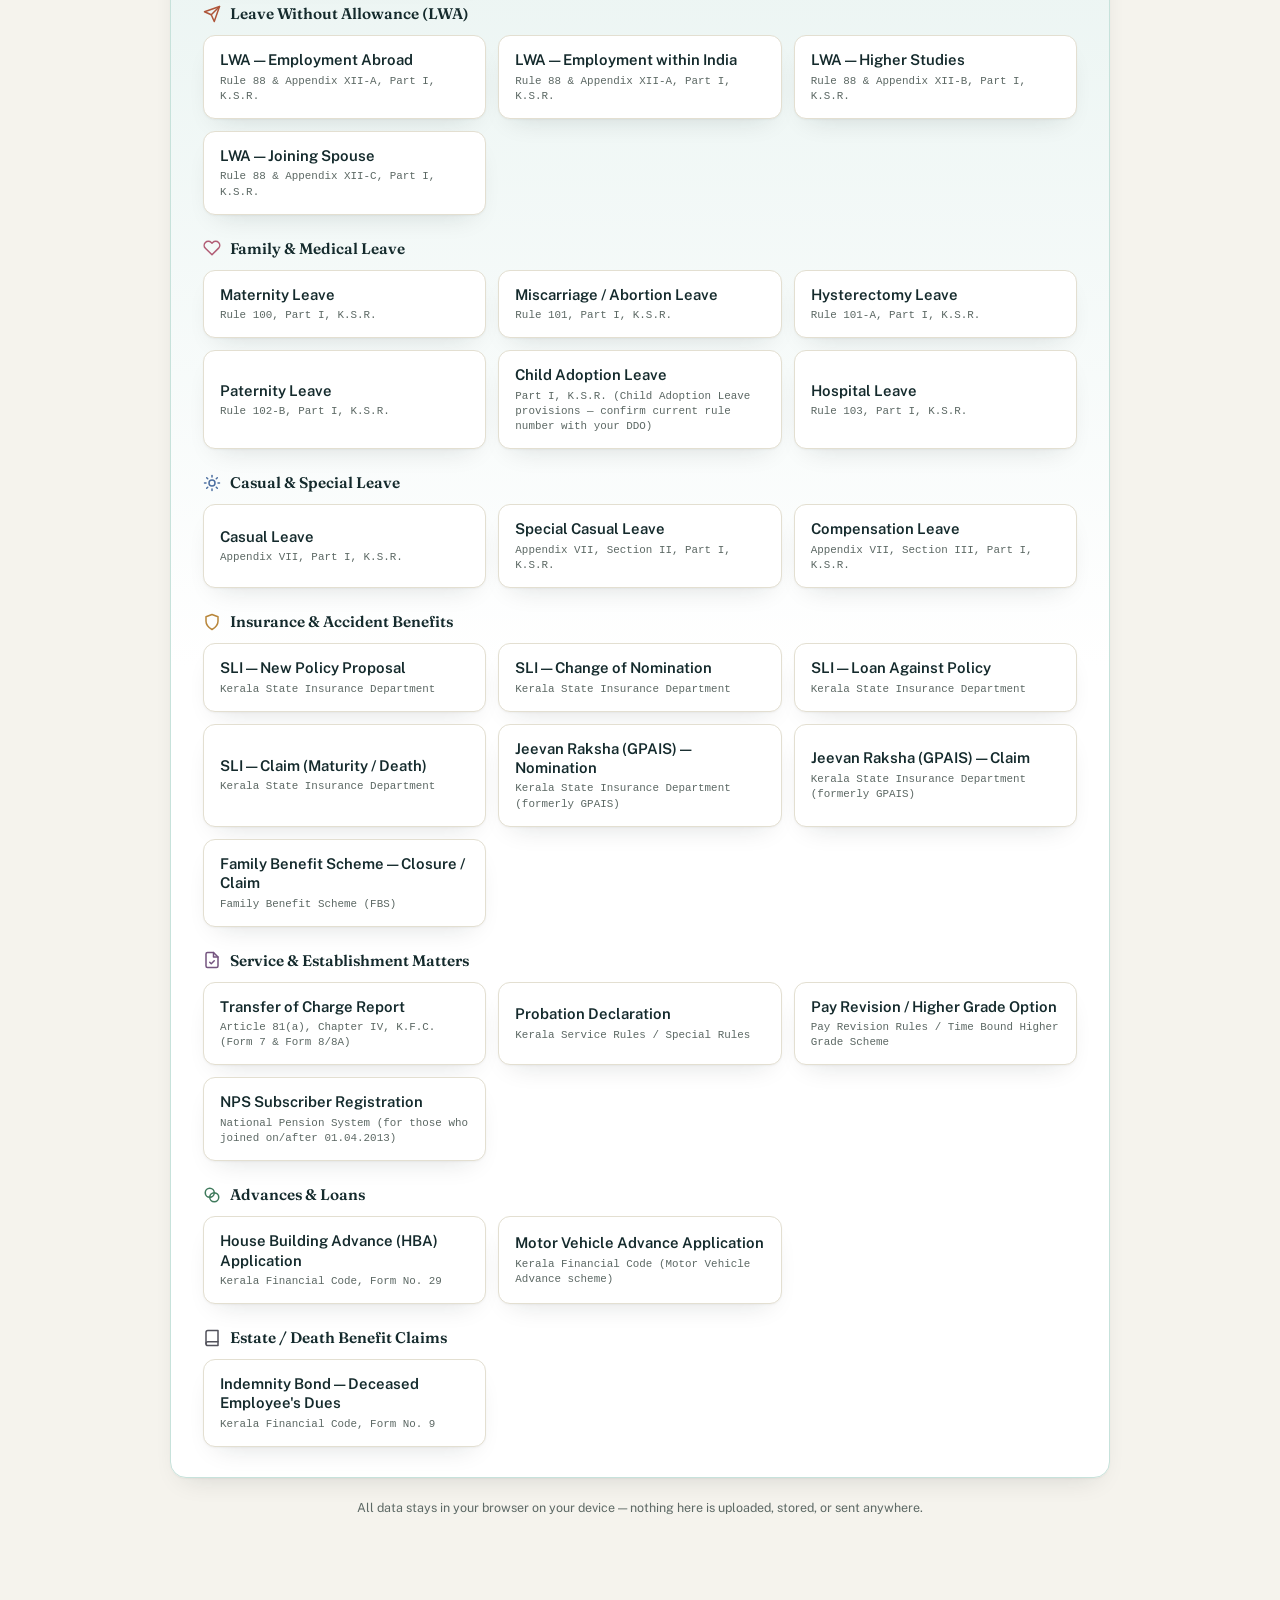
==== commit dab4d980: "Refactor signature handling and application modal Removed signature adjustment controls and updated " ====
--- a/kerala.html
+++ b/kerala.html
@@ -65,21 +65,8 @@
             <span style="font-size:0.85rem; font-weight:600; color:#334155; display:block; margin-bottom:8px;">Captured Signature:</span>
             <div class="sig-thumb-frame"><img id="sig_preview_img" src="" alt="Signature Preview"></div>
           </div>
-          <div class="sig-adjust-box">
-            <div class="sig-adjust-row">
-              <label for="sig_scale">Size</label>
-              <input type="range" id="sig_scale" min="50" max="150" value="100" step="1" oninput="updateSigTransform('main')">
-              <span id="sig_scale_val">100%</span>
-            </div>
-            <div class="sig-adjust-row">
-              <label for="sig_rotate">Rotate</label>
-              <input type="range" id="sig_rotate" min="-180" max="180" value="0" step="1" oninput="updateSigTransform('main')">
-              <span id="sig_rotate_val">0&deg;</span>
-            </div>
-            <button type="button" class="reset-sig-btn" onclick="resetSigTransform()">Reset to default</button>
-          </div>
-        </div>
-        <div class="help-text" id="sig_adjust_help" style="display:none; margin-top:8px;">Size and rotation apply to the signature everywhere it appears — check the live preview before printing, since a large increase can overlap nearby text.</div>
+        </div>
+        <div class="help-text" id="sig_adjust_help" style="display:none; margin-top:8px;">You can adjust its size and rotation from the Preview step, once you're ready to generate your document.</div>
       </div>
       <!-- DASHBOARD -->
       <div class="section dashboard-section" id="dashboard_section_wrapper">
@@ -87,31 +74,31 @@
         <p class="sub-hint">Click a card to open that application's fields, preview, and download together.</p>
         <div id="dashboard_categories"></div>
       </div>
-      <!-- Shown INSTEAD of the section above when arriving with a specific
-           type already chosen (from the dashboard's "?type=" link) — the
-           choice was already made, so this confirms it rather than asking
-           again, and "inline_type_fields_target" receives that type's own
-           fields (relocated from the form modal below) directly into the
-           page flow instead of behind a click. -->
+      <!-- Shown INSTEAD of the "Choose an Application" grid when arriving
+           with a specific type already chosen (the dashboard's "?type="
+           link) — the choice was already made, so this confirms it with
+           one clear next step rather than presenting all 31 options again. -->
       <div class="section hidden-section" id="type_confirm_strip"></div>
-      <div id="inline_type_fields_target"></div>
       <!-- Hidden but still fully functional: every existing type-selection
            function (toggleSections, syncFormData, etc.) reads this select's
            value, so dashboard cards just set it programmatically and call
            the same functions rather than duplicating any logic. -->
       <select id="leave_type" class="visually-hidden" aria-hidden="true" tabindex="-1"></select>
-      <!-- FORM MODAL: opens when a dashboard card is clicked (only reached
-           when arriving with no type pre-chosen — see above). Stays nested
-           inside <form> (even though it renders as a fixed overlay) so its
-           required fields still participate in leaveForm.checkValidity(). -->
-      <div class="modal-overlay" id="form_modal">
-        <div class="modal-dialog form-modal-dialog" role="dialog" aria-modal="true" aria-label="Application form">
+      <!-- APPLICATION MODAL: one dialog with two views (form entry and
+           preview) that swap in place, rather than two separate popups —
+           moving from filling in the form to previewing it, and back,
+           never loses anything or feels like starting over. Stays nested
+           inside <form> so its required fields still participate in
+           leaveForm.checkValidity(). -->
+      <div class="modal-overlay" id="app_modal">
+        <div class="modal-dialog form-modal-dialog" role="dialog" aria-modal="true" aria-label="Application">
+          <div class="app-modal-view" id="panel_form">
           <div class="modal-toolbar">
             <div class="modal-toolbar-title">
               <h3 id="form_modal_title">Application</h3>
               <div class="rule-hint"><span class="category-dot" id="category_dot"></span><span id="rule_hint"></span></div>
             </div>
-            <button type="button" class="modal-close-btn" onclick="closeFormModal()" aria-label="Close">&times;</button>
+            <button type="button" class="modal-close-btn" onclick="closeAppModal()" aria-label="Close">&times;</button>
           </div>
           <div class="modal-body">
 <!-- SMART DATE CALCULATOR -->
@@ -228,40 +215,37 @@
           <div class="form-group"><label>Date of return from last leave</label><input type="text" id="last_leave" placeholder="e.g., 05/01/2026 (EL) or NA"></div>
         </div>
       </div>
-      <div class="btn-group">
-        <button type="button" class="print-btn" onclick="openPreviewModal()">Preview Application Forms</button>
-      </div>
-      <p class="privacy-note">Application data stays in your browser unless you choose to sign in and save your Employee Profile — nothing here is uploaded, stored, or sent anywhere otherwise.</p>
-    
+      <div class="modal-footer">
+        <button type="button" class="print-btn" onclick="showPreviewPanel()">Preview Application &rarr;</button>
+      </div>
           </div>
-        </div>
-      </div>
+          </div>
+          <div class="app-modal-view hidden-section" id="panel_preview">
+            <div class="modal-toolbar">
+              <button type="button" class="modal-back-btn" onclick="showFormPanel()" aria-label="Back to form">&larr;</button>
+              <div class="modal-sig-controls" id="modal_sig_controls" style="display:none;">
+                <div class="sig-adjust-row">
+                  <label for="sig_scale_modal">Size</label>
+                  <input type="range" id="sig_scale_modal" min="50" max="400" value="100" step="1" oninput="updateSigTransform('modal')">
+                  <span id="sig_scale_val_modal">100%</span>
+                </div>
+                <div class="sig-adjust-row">
+                  <label for="sig_rotate_modal">Rotate</label>
+                  <input type="range" id="sig_rotate_modal" min="-180" max="180" value="0" step="1" oninput="updateSigTransform('modal')">
+                  <span id="sig_rotate_val_modal">0&deg;</span>
+                </div>
+              </div>
+              <button type="button" class="modal-close-btn" onclick="closeAppModal()" aria-label="Close">&times;</button>
+            </div>
+            <div class="modal-body" id="preview-render-target"></div>
+            <div class="modal-footer">
+              <button type="button" class="print-btn" onclick="generatePDF()">Print PDF</button>
+            </div>
+          </div>
+        </div>
+      </div>
+      <p class="privacy-note">All data stays in your browser on your device — nothing here is uploaded, stored, or sent anywhere.</p>
 </form>
-  </div>
-</div>
-<!-- PREVIEW MODAL -->
-<div class="modal-overlay screen-only" id="preview_modal" onclick="if(event.target === this) closePreviewModal();">
-  <div class="modal-dialog" role="dialog" aria-modal="true" aria-label="Application preview">
-    <div class="modal-toolbar">
-      <h3>Application Preview</h3>
-      <div class="modal-sig-controls" id="modal_sig_controls" style="display:none;">
-        <div class="sig-adjust-row">
-          <label for="sig_scale_modal">Size</label>
-          <input type="range" id="sig_scale_modal" min="50" max="150" value="100" step="1" oninput="updateSigTransform('modal')">
-          <span id="sig_scale_val_modal">100%</span>
-        </div>
-        <div class="sig-adjust-row">
-          <label for="sig_rotate_modal">Rotate</label>
-          <input type="range" id="sig_rotate_modal" min="-180" max="180" value="0" step="1" oninput="updateSigTransform('modal')">
-          <span id="sig_rotate_val_modal">0&deg;</span>
-        </div>
-      </div>
-      <button type="button" class="modal-close-btn" onclick="closePreviewModal()" aria-label="Close">&times;</button>
-    </div>
-    <div class="modal-body" id="preview-render-target"></div>
-    <div class="modal-footer">
-      <button type="button" class="print-btn" onclick="generatePDF()">Download / Print PDF</button>
-    </div>
   </div>
 </div>
 <!-- PRINT TEMPLATE SECTION -->
@@ -703,18 +687,39 @@
     if (!profileIsComplete()) return;
     document.getElementById('leave_type').value = key;
     toggleSections();
-    openFormModal();
-  }
-  function openFormModal() {
+    openAppModal();
+  }
+  function openAppModal() {
     const type = document.getElementById('leave_type').value;
     const t = LEAVE_TYPES[type];
     if (!t) return;
     document.getElementById('form_modal_title').innerHTML = (CATEGORY_COLOR_VAR[t.group] ? '<svg class="modal-title-icon" viewBox="0 0 24 24" fill="none" stroke="currentColor" stroke-width="2" stroke-linecap="round" stroke-linejoin="round">' + (CATEGORY_ICONS[t.group] || '') + '</svg>' : '') + t.label;
-    document.getElementById('form_modal').style.setProperty('--modal-accent', CATEGORY_COLOR_VAR[t.group] ? 'var(' + CATEGORY_COLOR_VAR[t.group] + ')' : 'var(--accent)');
-    openModal('form_modal'); // shared engine
-  }
-  function closeFormModal() {
-    closeModal('form_modal'); // shared engine
+    document.getElementById('app_modal').style.setProperty('--modal-accent', CATEGORY_COLOR_VAR[t.group] ? 'var(' + CATEGORY_COLOR_VAR[t.group] + ')' : 'var(--accent)');
+    showFormPanel(); // always start on the form-entry view, even if a previous session left it on preview
+    openModal('app_modal'); // shared engine
+  }
+  function closeAppModal() {
+    closeModal('app_modal'); // shared engine
+  }
+  function showFormPanel() {
+    document.getElementById('panel_preview').classList.add('hidden-section');
+    document.getElementById('panel_form').classList.remove('hidden-section');
+  }
+  function showPreviewPanel() {
+    const form = document.querySelector('form');
+    if (!form.checkValidity()) { form.reportValidity(); return; }
+    syncFormData();
+    renderDocumentPreview('preview-render-target'); // shared engine
+    updateSigControlsVisibility('modal_sig_controls'); // shared engine
+    document.getElementById('panel_form').classList.add('hidden-section');
+    document.getElementById('panel_preview').classList.remove('hidden-section');
+  }
+  function generatePDF() {
+    syncFormData();
+    setTimeout(() => {
+      window.print();
+      closeAppModal();
+    }, 150);
   }
   function populateSclReasons() {
     const sel = document.getElementById('scl_reason');
@@ -1101,18 +1106,16 @@
   // ---------------------------------------------------------------------
   // Deep link from the dashboard (index.html links here as
   // kerala.html?type=KEY). The choice was already made there, so this does
-  // NOT show the "Choose an Application" picker again — it hides it,
-  // confirms what was chosen, and moves that type's own fields (normally
-  // inside the form modal) directly into the page flow. Nothing needs a
-  // second click. Landing on kerala.html with no "type" still shows the
-  // full picker as before, since in that case nothing's been chosen yet.
-  // ---------------------------------------------------------------------
-  function activateDeepLinkInlineMode(type) {
+  // NOT show the "Choose an Application" picker again — it hides it and
+  // shows a single confirmation with one "Continue" button in its place,
+  // which opens the exact same application modal a card click would (same
+  // profile-completeness gate, same everything — just one pre-picked
+  // option instead of 31). Landing on kerala.html with no "type" still
+  // shows the full picker as before, since nothing's been chosen yet.
+  // ---------------------------------------------------------------------
+  function activateDeepLinkConfirm(type) {
     const t = LEAVE_TYPES[type];
     if (!t) return;
-    document.getElementById('leave_type').value = type;
-    toggleSections();
-
     document.getElementById('dashboard_section_wrapper').classList.add('hidden-section');
 
     const strip = document.getElementById('type_confirm_strip');
@@ -1126,16 +1129,11 @@
           '<h2 style="margin:2px 0 0; font-family:\'Fraunces\',Georgia,serif; font-weight:600; font-size:1.25rem; color:var(--ink);">' + t.label + '</h2>' +
           '<div class="rule-hint" style="margin-top:2px;">Governed by ' + t.rule + '</div></div>' +
         '</div>' +
-        '<button type="button" class="reset-sig-btn" onclick="changeApplicationType()">Change application &rarr;</button>' +
+        '<div style="display:flex; gap:10px; flex-wrap:wrap;">' +
+          '<button type="button" class="reset-sig-btn" onclick="changeApplicationType()">Change application</button>' +
+          '<button type="button" class="print-btn" style="flex:0 0 auto; padding:12px 24px;" onclick="selectAndOpen(\'' + type + '\')">Continue &rarr;</button>' +
+        '</div>' +
       '</div>';
-
-    // Relocate the modal's own field sections (not a copy — the same live
-    // elements, so every existing id-based reference keeps working exactly
-    // as before) out of the modal and into the normal page flow. Once
-    // outside .form-modal-dialog, the existing CSS already renders them as
-    // ordinary cards instead of modal sub-sections — no new styling needed.
-    const modalBody = document.querySelector('.form-modal-dialog .modal-body');
-    document.getElementById('inline_type_fields_target').appendChild(modalBody);
   }
   function changeApplicationType() {
     window.location.href = 'kerala.html'; // deliberate fresh start — see chat notes on this trade-off
@@ -1148,7 +1146,7 @@
   populateSclReasons();
   (function bootDeepLink() {
     const type = new URLSearchParams(window.location.search).get('type');
-    if (type && LEAVE_TYPES[type]) activateDeepLinkInlineMode(type);
+    if (type && LEAVE_TYPES[type]) activateDeepLinkConfirm(type);
   })();
 </script>
 </body>
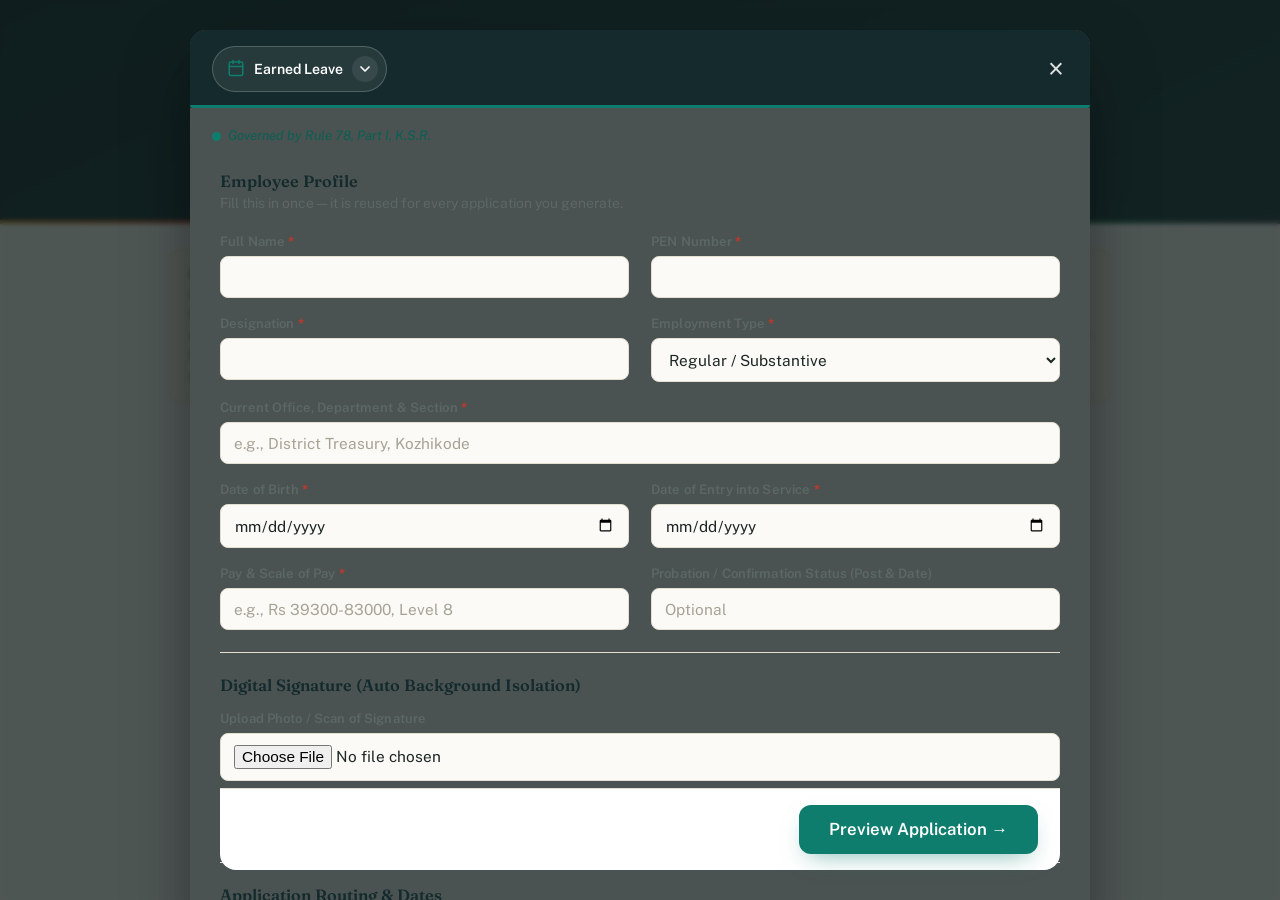
==== commit 36102ddc: "Refactor application modal and remove dashboard section Removed the dashboard section and updated th" ====
--- a/kerala.html
+++ b/kerala.html
@@ -33,11 +33,51 @@
     <div class="disclaimer-banner">
       <strong>Before you rely on this:</strong> this tool drafts your application in the standard KSR/KFC formats so you have a clean starting point — it is not an official Government of Kerala product and is not legal advice. Rule numbers, appendices, and required enclosures are amended from time to time by Government Orders, and offices sometimes have local variations. Please confirm current requirements — and whether your office needs a wet-ink signature rather than a printed one — with your DDO / Head of Office before submission. GPF and GIS are deliberately not included here: both are now handled through dedicated online modules (SPARK for GPF, the "Viswas" portal for GIS) where a manual paper application is generally no longer accepted.
     </div>
+    <!-- Shown only after the modal has been explicitly closed (× button) —
+         reopens it without losing anything already typed, since the fields
+         underneath are just hidden, not cleared. -->
+    <div class="section hidden-section" id="reopen_panel" style="text-align:center;">
+      <h2 style="justify-content:center;">Continue your application</h2>
+      <p class="sub-hint">You closed the application window. Nothing you entered was lost.</p>
+      <button type="button" class="print-btn" style="max-width:280px; margin:0 auto;" onclick="openModal('app_modal')">Reopen &rarr;</button>
+    </div>
     <form id="leaveForm" onsubmit="event.preventDefault();">
-      <!-- EMPLOYEE DETAILS -->
+      <select id="leave_type" class="visually-hidden" aria-hidden="true" tabindex="-1"></select>
+      <!-- APPLICATION MODAL: opens automatically on page load. One dialog,
+           two views (form entry and preview) that swap in place rather than
+           two separate popups, so moving from filling in the form to
+           previewing it, and back, never loses anything. Employee Profile
+           and Digital Signature live inside it too — the whole application
+           is one continuous modal, and the type-switcher (top-left) lets
+           you change which of the 31 forms you're on without leaving it or
+           losing what you've already filled in elsewhere. Stays nested
+           inside <form> so its required fields still participate in
+           leaveForm.checkValidity(). -->
+      <div class="modal-overlay" id="app_modal">
+        <div class="modal-dialog form-modal-dialog" role="dialog" aria-modal="true" aria-label="Application">
+          <div class="app-modal-view" id="panel_form">
+          <div class="modal-toolbar">
+            <div class="state-switcher" id="type_switcher">
+              <button type="button" class="state-switcher-trigger" id="type_switcher_trigger" aria-haspopup="listbox" aria-expanded="false">
+                <span id="type_switcher_icon"></span>
+                <span id="type_switcher_label">Choose application&hellip;</span>
+                <svg class="chevron" viewBox="0 0 24 24" fill="none" stroke="currentColor" stroke-width="2.5" stroke-linecap="round" stroke-linejoin="round"><polyline points="6 9 12 15 18 9"/></svg>
+              </button>
+              <div class="state-switcher-panel" role="listbox" aria-label="Choose an application type">
+                <div class="state-search-wrap">
+                  <input type="text" id="type_search" placeholder="Search application types&hellip;" autocomplete="off">
+                </div>
+                <div class="state-list" id="type_list"></div>
+              </div>
+            </div>
+            <button type="button" class="modal-close-btn" onclick="closeAppModal()" aria-label="Close">&times;</button>
+          </div>
+          <div class="rule-hint" id="modal_rule_caption" style="padding:10px 22px 0;"><span class="category-dot" id="category_dot"></span><span id="rule_hint"></span></div>
+          <div class="modal-body">
+<!-- EMPLOYEE DETAILS -->
       <div class="section">
         <h2><span class="step-badge">1</span> Employee Profile</h2>
-        <p class="sub-hint">Fill this in once — it is reused for every application you generate below.</p>
+        <p class="sub-hint">Fill this in once — it is reused for every application you generate.</p>
         <div class="grid">
           <div class="form-group"><label class="required">Full Name</label><input type="text" id="name" required></div>
           <div class="form-group"><label class="required">PEN Number</label><input type="text" id="pen" required></div>
@@ -68,39 +108,6 @@
         </div>
         <div class="help-text" id="sig_adjust_help" style="display:none; margin-top:8px;">You can adjust its size and rotation from the Preview step, once you're ready to generate your document.</div>
       </div>
-      <!-- DASHBOARD -->
-      <div class="section dashboard-section" id="dashboard_section_wrapper">
-        <h2><span class="step-badge">3</span> Choose an Application</h2>
-        <p class="sub-hint">Click a card to open that application's fields, preview, and download together.</p>
-        <div id="dashboard_categories"></div>
-      </div>
-      <!-- Shown INSTEAD of the "Choose an Application" grid when arriving
-           with a specific type already chosen (the dashboard's "?type="
-           link) — the choice was already made, so this confirms it with
-           one clear next step rather than presenting all 31 options again. -->
-      <div class="section hidden-section" id="type_confirm_strip"></div>
-      <!-- Hidden but still fully functional: every existing type-selection
-           function (toggleSections, syncFormData, etc.) reads this select's
-           value, so dashboard cards just set it programmatically and call
-           the same functions rather than duplicating any logic. -->
-      <select id="leave_type" class="visually-hidden" aria-hidden="true" tabindex="-1"></select>
-      <!-- APPLICATION MODAL: one dialog with two views (form entry and
-           preview) that swap in place, rather than two separate popups —
-           moving from filling in the form to previewing it, and back,
-           never loses anything or feels like starting over. Stays nested
-           inside <form> so its required fields still participate in
-           leaveForm.checkValidity(). -->
-      <div class="modal-overlay" id="app_modal">
-        <div class="modal-dialog form-modal-dialog" role="dialog" aria-modal="true" aria-label="Application">
-          <div class="app-modal-view" id="panel_form">
-          <div class="modal-toolbar">
-            <div class="modal-toolbar-title">
-              <h3 id="form_modal_title">Application</h3>
-              <div class="rule-hint"><span class="category-dot" id="category_dot"></span><span id="rule_hint"></span></div>
-            </div>
-            <button type="button" class="modal-close-btn" onclick="closeAppModal()" aria-label="Close">&times;</button>
-          </div>
-          <div class="modal-body">
 <!-- SMART DATE CALCULATOR -->
       <div class="section">
         <h2><span class="step-badge">3</span> Application Routing &amp; Dates</h2>
@@ -634,68 +641,69 @@
     });
   }
   // ---------------------------------------------------------------------
-  // Dashboard: one card per application type, grouped under its category.
-  // Clicking a card drives the same hidden <select> + toggleSections() that
-  // already power every type-specific field, so none of that logic had to
-  // be duplicated or rewritten for the dashboard/modal navigation.
-  // ---------------------------------------------------------------------
-  function populateDashboard() {
-    const container = document.getElementById('dashboard_categories');
-    container.innerHTML = '';
+  // Type switcher: the dropdown replacing the old card grid, living inside
+  // the modal's toolbar. Reuses the exact same searchable-list pattern (and
+  // CSS classes) as the dashboard's state switcher on index.html, grouped
+  // by category instead of live/roadmap.
+  // ---------------------------------------------------------------------
+  let typeKbdIndex = -1;
+  function populateTypeSwitcher() {
+    renderTypeList('');
+  }
+  function renderTypeList(filter) {
+    const q = (filter || '').trim().toLowerCase();
+    const list = document.getElementById('type_list');
+    let html = '';
     GROUP_ORDER.forEach(groupName => {
-      const keys = Object.keys(LEAVE_TYPES).filter(k => LEAVE_TYPES[k].group === groupName);
+      const keys = Object.keys(LEAVE_TYPES).filter(k => LEAVE_TYPES[k].group === groupName &&
+        (!q || LEAVE_TYPES[k].label.toLowerCase().includes(q) || groupName.toLowerCase().includes(q)));
       if (!keys.length) return;
-      const block = document.createElement('div');
-      block.className = 'category-block';
-      if (CATEGORY_COLOR_VAR[groupName]) block.style.setProperty('--cat-color', 'var(' + CATEGORY_COLOR_VAR[groupName] + ')');
-      const h3 = document.createElement('h3');
-      h3.innerHTML = categoryIconSvg(groupName) + groupName;
-      block.appendChild(h3);
-      const grid = document.createElement('div');
-      grid.className = 'card-grid';
-      keys.forEach(key => {
-        const t = LEAVE_TYPES[key];
-        const card = document.createElement('button');
-        card.type = 'button';
-        card.className = 'app-type-card';
-        card.innerHTML = '<span class="card-name">' + t.label + '</span><span class="card-rule">' + t.rule + '</span>';
-        card.addEventListener('click', () => selectAndOpen(key));
-        grid.appendChild(card);
-      });
-      block.appendChild(grid);
-      container.appendChild(block);
+      html += '<div class="state-list-label">' + groupName + '</div>';
+      html += keys.map(k => '<button type="button" class="state-option" role="option" data-key="' + k + '">' +
+        '<span class="opt-name">' + LEAVE_TYPES[k].label + '</span></button>').join('');
     });
-  }
-  // Required Employee Profile fields must be valid BEFORE a form modal
-  // opens over them — otherwise a validation bubble for a field the modal
-  // is now covering would be confusing or invisible. Checking each field's
-  // own validity (rather than the whole form's) lets this run safely while
-  // the modal-only fields are still hidden/unfilled.
-  const PROFILE_REQUIRED_IDS = ['name', 'pen', 'designation', 'office', 'dob', 'entry', 'pay'];
-  function profileIsComplete() {
-    for (const id of PROFILE_REQUIRED_IDS) {
-      const el = document.getElementById(id);
-      if (!el.checkValidity()) {
-        el.reportValidity();
-        el.scrollIntoView({ behavior: 'smooth', block: 'center' });
-        return false;
-      }
-    }
-    return true;
-  }
-  function selectAndOpen(key) {
-    if (!profileIsComplete()) return;
+    list.innerHTML = html || '<div class="state-empty-result">No application type matches &ldquo;' + filter + '&rdquo;.</div>';
+    typeKbdIndex = -1;
+  }
+  function openTypeSwitcher() {
+    document.getElementById('type_switcher').classList.add('open');
+    document.getElementById('type_switcher_trigger').setAttribute('aria-expanded', 'true');
+    const search = document.getElementById('type_search');
+    search.value = '';
+    renderTypeList('');
+    setTimeout(() => search.focus(), 10);
+  }
+  function closeTypeSwitcher() {
+    document.getElementById('type_switcher').classList.remove('open');
+    document.getElementById('type_switcher_trigger').setAttribute('aria-expanded', 'false');
+  }
+  function toggleTypeSwitcher() {
+    document.getElementById('type_switcher').classList.contains('open') ? closeTypeSwitcher() : openTypeSwitcher();
+  }
+  function highlightTypeKbd(options) {
+    options.forEach((o, i) => o.classList.toggle('kbd-active', i === typeKbdIndex));
+    if (options[typeKbdIndex]) options[typeKbdIndex].scrollIntoView({ block: 'nearest' });
+  }
+  // ---------------------------------------------------------------------
+  // Selecting a type just sets the field and re-derives everything from
+  // it — there's no "open the modal" step to gate any more, since the
+  // modal is already open by the time anyone can pick from this list.
+  // Employee Profile / Digital Signature and anything else already typed
+  // are untouched by switching which application you're completing.
+  // ---------------------------------------------------------------------
+  function selectApplicationType(key) {
+    const t = LEAVE_TYPES[key];
+    if (!t) return;
     document.getElementById('leave_type').value = key;
     toggleSections();
-    openAppModal();
-  }
-  function openAppModal() {
-    const type = document.getElementById('leave_type').value;
-    const t = LEAVE_TYPES[type];
-    if (!t) return;
-    document.getElementById('form_modal_title').innerHTML = (CATEGORY_COLOR_VAR[t.group] ? '<svg class="modal-title-icon" viewBox="0 0 24 24" fill="none" stroke="currentColor" stroke-width="2" stroke-linecap="round" stroke-linejoin="round">' + (CATEGORY_ICONS[t.group] || '') + '</svg>' : '') + t.label;
+    document.getElementById('type_switcher_icon').innerHTML = CATEGORY_COLOR_VAR[t.group] ? '<svg class="modal-title-icon" viewBox="0 0 24 24" fill="none" stroke="currentColor" stroke-width="2" stroke-linecap="round" stroke-linejoin="round" style="width:18px;height:18px;">' + (CATEGORY_ICONS[t.group] || '') + '</svg>' : '';
+    document.getElementById('type_switcher_label').textContent = t.label;
     document.getElementById('app_modal').style.setProperty('--modal-accent', CATEGORY_COLOR_VAR[t.group] ? 'var(' + CATEGORY_COLOR_VAR[t.group] + ')' : 'var(--accent)');
-    showFormPanel(); // always start on the form-entry view, even if a previous session left it on preview
+    closeTypeSwitcher();
+  }
+  function openAppModal(initialKey) {
+    if (initialKey) selectApplicationType(initialKey);
+    showFormPanel(); // always start on the form-entry view
     openModal('app_modal'); // shared engine
   }
   function closeAppModal() {
@@ -1103,50 +1111,47 @@
       document.getElementById('toc8_body').innerHTML = buildToc8Body();
     }
   }
-  // ---------------------------------------------------------------------
-  // Deep link from the dashboard (index.html links here as
-  // kerala.html?type=KEY). The choice was already made there, so this does
-  // NOT show the "Choose an Application" picker again — it hides it and
-  // shows a single confirmation with one "Continue" button in its place,
-  // which opens the exact same application modal a card click would (same
-  // profile-completeness gate, same everything — just one pre-picked
-  // option instead of 31). Landing on kerala.html with no "type" still
-  // shows the full picker as before, since nothing's been chosen yet.
-  // ---------------------------------------------------------------------
-  function activateDeepLinkConfirm(type) {
-    const t = LEAVE_TYPES[type];
-    if (!t) return;
-    document.getElementById('dashboard_section_wrapper').classList.add('hidden-section');
-
-    const strip = document.getElementById('type_confirm_strip');
-    strip.classList.remove('hidden-section');
-    const icon = CATEGORY_COLOR_VAR[t.group] ? '<svg class="modal-title-icon" viewBox="0 0 24 24" fill="none" stroke="currentColor" stroke-width="2" stroke-linecap="round" stroke-linejoin="round" style="width:28px;height:28px;">' + (CATEGORY_ICONS[t.group] || '') + '</svg>' : '';
-    strip.style.setProperty('--modal-accent', CATEGORY_COLOR_VAR[t.group] ? 'var(' + CATEGORY_COLOR_VAR[t.group] + ')' : 'var(--accent)');
-    strip.innerHTML =
-      '<div style="display:flex; align-items:center; justify-content:space-between; gap:16px; flex-wrap:wrap;">' +
-        '<div style="display:flex; align-items:center; gap:14px;">' + icon +
-          '<div><div style="font-size:.74rem; font-weight:700; text-transform:uppercase; letter-spacing:.04em; color:var(--text-soft);">Completing</div>' +
-          '<h2 style="margin:2px 0 0; font-family:\'Fraunces\',Georgia,serif; font-weight:600; font-size:1.25rem; color:var(--ink);">' + t.label + '</h2>' +
-          '<div class="rule-hint" style="margin-top:2px;">Governed by ' + t.rule + '</div></div>' +
-        '</div>' +
-        '<div style="display:flex; gap:10px; flex-wrap:wrap;">' +
-          '<button type="button" class="reset-sig-btn" onclick="changeApplicationType()">Change application</button>' +
-          '<button type="button" class="print-btn" style="flex:0 0 auto; padding:12px 24px;" onclick="selectAndOpen(\'' + type + '\')">Continue &rarr;</button>' +
-        '</div>' +
-      '</div>';
-  }
-  function changeApplicationType() {
-    window.location.href = 'kerala.html'; // deliberate fresh start — see chat notes on this trade-off
-  }
-  // ---------------------------------------------------------------------
-  // Boot
+  document.getElementById('app_modal').addEventListener('modal:closed', () => {
+    document.getElementById('reopen_panel').classList.remove('hidden-section');
+  });
+  // ---------------------------------------------------------------------
+  // Type-switcher wiring
+  // ---------------------------------------------------------------------
+  document.getElementById('type_switcher_trigger').addEventListener('click', toggleTypeSwitcher);
+  document.addEventListener('click', (e) => {
+    const switcher = document.getElementById('type_switcher');
+    if (switcher.classList.contains('open') && !switcher.contains(e.target)) closeTypeSwitcher();
+  });
+  document.getElementById('type_search').addEventListener('input', (e) => renderTypeList(e.target.value));
+  document.getElementById('type_list').addEventListener('click', (e) => {
+    const btn = e.target.closest('.state-option');
+    if (btn) selectApplicationType(btn.dataset.key);
+  });
+  // Scoped to the search input (not `document`) and stops propagation on
+  // Escape specifically — that's what lets Escape close just this dropdown
+  // first, rather than the shared engine's document-level handler treating
+  // it as "close the whole application modal" before this ever sees it.
+  document.getElementById('type_search').addEventListener('keydown', (e) => {
+    const options = Array.from(document.querySelectorAll('#type_list .state-option'));
+    if (e.key === 'Escape') { e.stopPropagation(); closeTypeSwitcher(); document.getElementById('type_switcher_trigger').focus(); }
+    else if (e.key === 'ArrowDown') { e.preventDefault(); typeKbdIndex = Math.min(typeKbdIndex + 1, options.length - 1); highlightTypeKbd(options); }
+    else if (e.key === 'ArrowUp') { e.preventDefault(); typeKbdIndex = Math.max(typeKbdIndex - 1, 0); highlightTypeKbd(options); }
+    else if (e.key === 'Enter' && typeKbdIndex >= 0 && options[typeKbdIndex]) { e.preventDefault(); selectApplicationType(options[typeKbdIndex].dataset.key); }
+  });
+  // ---------------------------------------------------------------------
+  // Boot — the application modal opens automatically. Whatever type came
+  // from the dashboard's "?type=" link is used; landing with no type (or
+  // an unrecognised one) falls back to the first item in the list rather
+  // than showing an empty state, so there's always something sensible on
+  // screen the moment the page loads.
   // ---------------------------------------------------------------------
   populateLeaveTypeDropdown();
-  populateDashboard();
+  populateTypeSwitcher();
   populateSclReasons();
-  (function bootDeepLink() {
-    const type = new URLSearchParams(window.location.search).get('type');
-    if (type && LEAVE_TYPES[type]) activateDeepLinkConfirm(type);
+  (function boot() {
+    const requested = new URLSearchParams(window.location.search).get('type');
+    const initialKey = (requested && LEAVE_TYPES[requested]) ? requested : Object.keys(LEAVE_TYPES)[0];
+    openAppModal(initialKey);
   })();
 </script>
 </body>
--- a/assets/css/shared-ui.css
+++ b/assets/css/shared-ui.css
@@ -112,7 +112,7 @@
 /* Form Modal: an optional sub-dialog for tools that offer many sub-types
    (e.g. Kerala's 20+ application types). Sections inside reuse .section/h2
    markup verbatim but read as sub-sections of one dialog. */
-.form-modal-dialog { background: var(--surface); max-width: 760px; }
+.form-modal-dialog { background: var(--surface); max-width: 900px; }
 .form-modal-dialog .modal-toolbar { background: var(--ink); position: relative; }
 .form-modal-dialog .modal-toolbar::after { content: ""; position: absolute; inset: auto 0 0 0; height: 3px; background: var(--modal-accent, var(--accent)); border-radius: 0 0 var(--radius-lg) var(--radius-lg); }
 .modal-toolbar-title h3 { font-family: "Fraunces", Georgia, serif; font-weight: 600; font-size: 1.1rem; margin: 0; display: flex; align-items: center; gap: 10px; }
@@ -132,11 +132,15 @@
    / Print button lives in a sticky footer here (not beside "Preview"),
    so it's reachable from anywhere in a long, multi-page scroll. */
 .modal-overlay { display: none; position: fixed; inset: 0; background: rgba(15,26,26,.72); backdrop-filter: blur(2px); z-index: 1000; align-items: flex-start; justify-content: center; padding: 30px 20px; overflow-y: auto; opacity: 0; transition: opacity .18s ease; }
-#preview_modal { z-index: 1100; }
 .modal-overlay.open { display: flex; }
 .modal-overlay.open.visible { opacity: 1; }
 .modal-dialog { background: #4A5352; border-radius: var(--radius-lg); max-width: 900px; width: 100%; box-shadow: 0 30px 70px -12px rgba(0,0,0,.55); margin-bottom: 30px; transform: translateY(14px) scale(.98); transition: transform .2s ease; }
-.modal-overlay.open.visible .modal-dialog { transform: translateY(0) scale(1); }
+/* Settle to transform:none (not an identity translate/scale) once open — a
+   transform value, even a no-op one, permanently creates a new CSS
+   containing block for descendants. Left in place, that quietly breaks how
+   the sticky toolbar/footer track scrolling, which is exactly what caused
+   content to visibly "move under" the modal while scrolling the preview. */
+.modal-overlay.open.visible .modal-dialog { transform: none; }
 .modal-toolbar { position: sticky; top: 0; z-index: 2; background: var(--ink); color: #fff; padding: 16px 22px; border-radius: var(--radius-lg) var(--radius-lg) 0 0; display: flex; align-items: center; justify-content: space-between; gap: 16px; flex-wrap: wrap; }
 .modal-toolbar h3 { margin: 0; font-family: "Fraunces", Georgia, serif; font-weight: 600; font-size: 1.08rem; white-space: nowrap; }
 .modal-sig-controls { display: flex; gap: 18px; flex-wrap: wrap; align-items: center; flex: 1; min-width: 260px; }
@@ -146,6 +150,8 @@
 .modal-sig-controls .sig-adjust-row span { min-width: 40px; text-align: right; color: #fff; font-family: "IBM Plex Mono", monospace; font-size: .76rem; }
 .modal-close-btn { background: none; border: none; color: #fff; font-size: 1.7rem; line-height: 1; cursor: pointer; padding: 0 4px; opacity: .85; transition: opacity .15s ease; }
 .modal-close-btn:hover { opacity: 1; }
+.modal-back-btn { background: rgba(255,255,255,.08); border: 1.5px solid rgba(255,255,255,.2); color: #fff; font-size: 1.1rem; line-height: 1; cursor: pointer; padding: 7px 12px; border-radius: 20px; transition: background-color .15s ease; flex-shrink: 0; }
+.modal-back-btn:hover { background: rgba(255,255,255,.16); }
 .modal-body { padding: 30px; }
 .modal-body .page-preview-card { margin: 0 auto 30px auto; width: 210mm; min-height: 297mm; padding: 15mm 20mm; box-shadow: 0 10px 30px -8px rgba(0,0,0,.4); box-sizing: border-box; border-radius: 2px; }
 .modal-body .page-preview-card:last-child { margin-bottom: 0; }
@@ -226,12 +232,9 @@
   .state-switcher-panel, .state-switcher-trigger .chevron, .app-type-card, .state-open-tool-btn { transition: none; }
 }
 
-/* Deep-link highlight: a card reached via a dashboard link gets a brief,
-   one-time pulse plus a lasting gold border, so it's easy to re-find after
-   scrolling to fill in the Employee Profile section first. */
-.app-type-card.deep-link-target { border-color: var(--gold-deep); box-shadow: 0 0 0 3px var(--gold-soft); animation: deepLinkPulse 1.6s ease-out 1; }
-@keyframes deepLinkPulse { 0% { box-shadow: 0 0 0 0 rgba(216,184,122,.55); } 100% { box-shadow: 0 0 0 10px rgba(216,184,122,0); } }
-@media (prefers-reduced-motion: reduce) { .app-type-card.deep-link-target { animation: none; } }
+/* Deep-link handling now relocates the chosen type's fields inline (see
+   kerala.html's activateDeepLinkInlineMode) rather than highlighting a card
+   to click — so there's no card-highlight style needed here any more. */
 
 @media (max-width: 720px) {
   .top-nav { padding: 12px 16px; flex-wrap: nowrap; }
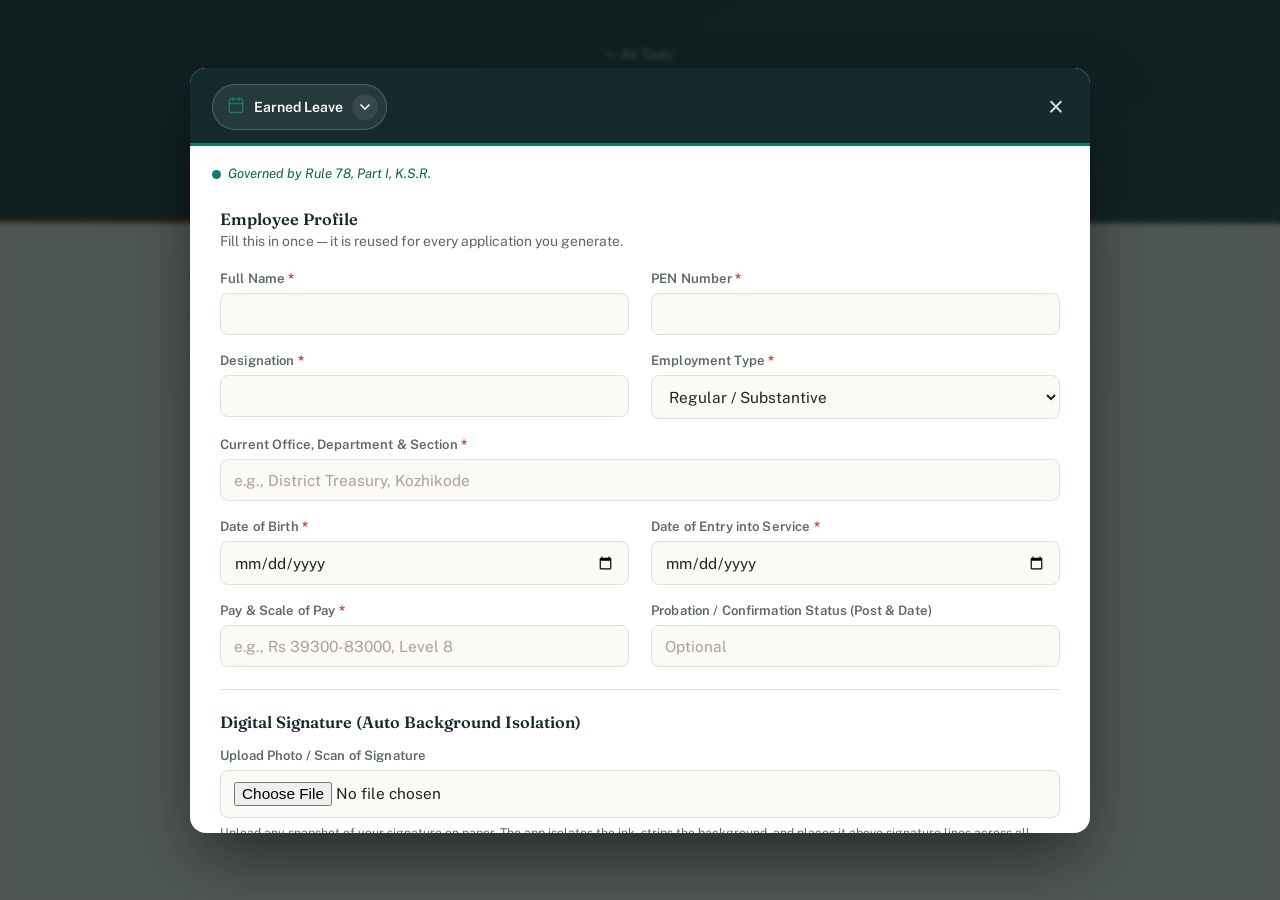
==== commit 790dc25e: "Update kerala.html" ====
--- a/kerala.html
+++ b/kerala.html
@@ -288,7 +288,7 @@
       <tr><td>6. Date of entry in service</td><td>:</td><td><span class="out-entry"></span></td></tr>
       <tr><td>7. Date of commencement of continuous service</td><td>:</td><td><span class="out-entry"></span></td></tr>
       <tr><td>8. Confirmation in any post (Date &amp; Post)</td><td>:</td><td><span class="out-probation"></span></td></tr>
-      <tr><td>9. Address during the leave</td><td>:</td><td><span class="out-address" style="font-weight:normal;"></span></td></tr>
+      <tr><td>9. Address during the leave</td><td>:</td><td><span class="out-address"></span></td></tr>
       <tr><td>10. Allowances drawn in present post</td><td>:</td><td><span class="out-allowances"></span></td></tr>
       <tr><td>11. Nature and period of leave applied for</td><td>:</td><td><span class="out-leave_name"></span> <span class="out-leave_rule"></span> for <span class="out-duration_str"></span><br>from <span class="out-start"></span> to <span class="out-end"></span></td></tr>
       <tr><td>12. Sundays and holidays prefixed/suffixed</td><td>:</td><td><span class="out-holidays"></span></td></tr>
@@ -308,7 +308,7 @@
       </div>
     </div>
     <hr>
-    <br><br>
+    <br><br><br><br>
     <div class="bold mb-4">16. Remarks and/or recommendation of the Controlling Officer:</div>
     <div style="height: 40px;"></div>
     <div class="text-right">Signature (with date) and Designation</div>
@@ -328,7 +328,7 @@
       <tr><td>5. Country / Place proposed to be visited</td><td>:</td><td><span class="out-lwa_country"></span></td></tr>
       <tr><td>6. Period of absence from duty</td><td>:</td><td><span class="out-duration_str"></span> (<span class="out-start"></span> to <span class="out-end"></span>)</td></tr>
       <tr><td>7. Purpose of visit</td><td>:</td><td><span class="out-reason"></span></td></tr>
-      <tr><td>8. Present / correspondence address in India</td><td>:</td><td><span class="out-address" style="font-weight:normal;"></span></td></tr>
+      <tr><td>8. Present / correspondence address in India</td><td>:</td><td><span class="out-address"></span></td></tr>
       <tr><td>9. Nature of leave applied for concurrently</td><td>:</td><td>Leave Without Allowance <span class="out-leave_rule"></span></td></tr>
     </table>
     <div class="mb-4 text-justify" style="margin-top:20px;">I request that a No Objection Certificate / prior intimation, as required for travel abroad while in Government service, be issued in my favour.</div>
@@ -380,7 +380,7 @@
       <tr><td>13. Whether relaxation of any rule is necessary</td><td>:</td><td><span class="blank-line">&nbsp;</span></td></tr>
       <tr><td>14. Whether a suitable substitute is available / arranged</td><td>:</td><td><span class="blank-line">&nbsp;</span></td></tr>
       <tr><td>15. Recommendation of the forwarding authority</td><td>:</td><td><span class="blank-line">&nbsp;</span></td></tr>
-      <tr><td>16. Leave address of the applicant</td><td>:</td><td><span class="out-address" style="font-weight:normal;"></span></td></tr>
+      <tr><td>16. Leave address of the applicant</td><td>:</td><td><span class="out-address"></span></td></tr>
       <tr><td>17. Any other point to be brought to notice</td><td>:</td><td><span class="blank-line">&nbsp;</span></td></tr>
     </table>
     <div class="signature-block">Signature &amp; Designation of<br>Head of Department / Office<br><br><br></div>
--- a/assets/css/shared-ui.css
+++ b/assets/css/shared-ui.css
@@ -58,7 +58,7 @@
 }
 .form-group input::placeholder, .form-group textarea::placeholder { color: #A8A296; }
 .help-text { font-size: .76rem; color: var(--text-soft); margin-top: 6px; line-height: 1.45; }
-.hidden-section { display: none; }
+.hidden-section { display: none !important; } /* a universal "hide this" utility must always win, regardless of any other rule's specificity or position in the file — this is exactly the category of bug that just broke panel visibility */
 .rule-hint { font-size: .82rem; color: var(--accent-deep); margin-top: 10px; font-style: italic; min-height: 1.2em; }
 .info-callout { font-size: .84rem; color: var(--accent-deep); background: var(--accent-soft); border: 1px solid #C7E2DB; padding: 9px 13px; border-radius: var(--radius-sm); margin-top: 8px; display: none; }
 
@@ -112,13 +112,13 @@
 /* Form Modal: an optional sub-dialog for tools that offer many sub-types
    (e.g. Kerala's 20+ application types). Sections inside reuse .section/h2
    markup verbatim but read as sub-sections of one dialog. */
-.form-modal-dialog { background: var(--surface); max-width: 900px; }
+.modal-dialog.form-modal-dialog { background: var(--surface); max-width: 900px; }
 .form-modal-dialog .modal-toolbar { background: var(--ink); position: relative; }
 .form-modal-dialog .modal-toolbar::after { content: ""; position: absolute; inset: auto 0 0 0; height: 3px; background: var(--modal-accent, var(--accent)); border-radius: 0 0 var(--radius-lg) var(--radius-lg); }
-.modal-toolbar-title h3 { font-family: "Fraunces", Georgia, serif; font-weight: 600; font-size: 1.1rem; margin: 0; display: flex; align-items: center; gap: 10px; }
+/* form_modal_title/.modal-toolbar-title retired — replaced by the
+   type-switcher dropdown plus a standalone .rule-hint caption below the
+   toolbar, styled by the plain .rule-hint rule elsewhere in this file. */
 .modal-title-icon { width: 20px; height: 20px; flex-shrink: 0; color: var(--modal-accent, var(--accent)); }
-.modal-toolbar-title .rule-hint { margin-top: 4px; color: #CFE4DE; font-size: .78rem; }
-.modal-toolbar-title .rule-hint span { color: #CFE4DE; }
 .form-modal-dialog .modal-body { padding: 28px 30px 30px; }
 .form-modal-dialog .modal-body .section { box-shadow: none; border: none; border-radius: 0; padding: 22px 0; margin: 0; background: transparent; }
 .form-modal-dialog .modal-body .section:first-of-type { padding-top: 0; }
@@ -129,20 +129,29 @@
 
 /* Preview Modal — every tool's page cards inside are sized and padded to
    mirror the @page print margins exactly, so preview == PDF. The Download
-   / Print button lives in a sticky footer here (not beside "Preview"),
-   so it's reachable from anywhere in a long, multi-page scroll. */
-.modal-overlay { display: none; position: fixed; inset: 0; background: rgba(15,26,26,.72); backdrop-filter: blur(2px); z-index: 1000; align-items: flex-start; justify-content: center; padding: 30px 20px; overflow-y: auto; opacity: 0; transition: opacity .18s ease; }
+   / Print button lives in a footer here (not beside "Preview"), so it's
+   reachable from anywhere in a long, multi-page scroll. The dialog itself
+   is a bounded, centered box — only .modal-body scrolls internally, the
+   toolbar/footer never move, matching how a real desktop dialog behaves
+   rather than the whole page scrolling underneath a floating box. */
+.modal-overlay { display: none; position: fixed; inset: 0; background: rgba(15,26,26,.72); backdrop-filter: blur(2px); z-index: 1000; align-items: center; justify-content: center; padding: 30px 20px; overflow-y: auto; opacity: 0; transition: opacity .18s ease; }
 .modal-overlay.open { display: flex; }
 .modal-overlay.open.visible { opacity: 1; }
-.modal-dialog { background: #4A5352; border-radius: var(--radius-lg); max-width: 900px; width: 100%; box-shadow: 0 30px 70px -12px rgba(0,0,0,.55); margin-bottom: 30px; transform: translateY(14px) scale(.98); transition: transform .2s ease; }
+.modal-dialog { background: #4A5352; border-radius: var(--radius-lg); max-width: 900px; width: 100%; max-height: min(85vh, 800px); box-shadow: 0 30px 70px -12px rgba(0,0,0,.55); transform: translateY(14px) scale(.98); transition: transform .2s ease; display: flex; flex-direction: column; }
 /* Settle to transform:none (not an identity translate/scale) once open — a
    transform value, even a no-op one, permanently creates a new CSS
    containing block for descendants. Left in place, that quietly breaks how
-   the sticky toolbar/footer track scrolling, which is exactly what caused
-   content to visibly "move under" the modal while scrolling the preview. */
+   fixed/sticky descendants track scrolling, which is exactly what caused
+   content to visibly "move under" the modal in an earlier version. */
 .modal-overlay.open.visible .modal-dialog { transform: none; }
-.modal-toolbar { position: sticky; top: 0; z-index: 2; background: var(--ink); color: #fff; padding: 16px 22px; border-radius: var(--radius-lg) var(--radius-lg) 0 0; display: flex; align-items: center; justify-content: space-between; gap: 16px; flex-wrap: wrap; }
+/* Each "view" (form entry / preview) is itself a flex column filling the
+   bounded dialog — min-height:0 at every level here is load-bearing: it's
+   what lets .modal-body actually shrink and scroll instead of the flex
+   chain just growing taller than the dialog's own max-height. */
+.app-modal-view { display: flex; flex-direction: column; flex: 1 1 auto; min-height: 0; }
+.modal-toolbar { position: relative; z-index: 2; background: var(--ink); color: #fff; padding: 16px 22px; border-radius: var(--radius-lg) var(--radius-lg) 0 0; display: flex; align-items: center; justify-content: space-between; gap: 16px; flex-wrap: wrap; flex-shrink: 0; }
 .modal-toolbar h3 { margin: 0; font-family: "Fraunces", Georgia, serif; font-weight: 600; font-size: 1.08rem; white-space: nowrap; }
+.app-modal-view > .rule-hint { flex-shrink: 0; }
 .modal-sig-controls { display: flex; gap: 18px; flex-wrap: wrap; align-items: center; flex: 1; min-width: 260px; }
 .modal-sig-controls .sig-adjust-row { color: #D8E0DD; font-size: .8rem; display: flex; align-items: center; gap: 8px; }
 .modal-sig-controls .sig-adjust-row label { min-width: 40px; font-weight: 600; }
@@ -152,10 +161,10 @@
 .modal-close-btn:hover { opacity: 1; }
 .modal-back-btn { background: rgba(255,255,255,.08); border: 1.5px solid rgba(255,255,255,.2); color: #fff; font-size: 1.1rem; line-height: 1; cursor: pointer; padding: 7px 12px; border-radius: 20px; transition: background-color .15s ease; flex-shrink: 0; }
 .modal-back-btn:hover { background: rgba(255,255,255,.16); }
-.modal-body { padding: 30px; }
+.modal-body { padding: 30px; flex: 1 1 auto; overflow-y: auto; min-height: 0; }
 .modal-body .page-preview-card { margin: 0 auto 30px auto; width: 210mm; min-height: 297mm; padding: 15mm 20mm; box-shadow: 0 10px 30px -8px rgba(0,0,0,.4); box-sizing: border-box; border-radius: 2px; }
 .modal-body .page-preview-card:last-child { margin-bottom: 0; }
-.modal-footer { position: sticky; bottom: 0; z-index: 2; background: var(--surface); padding: 16px 22px; border-top: 1px solid var(--line); border-radius: 0 0 var(--radius-lg) var(--radius-lg); display: flex; justify-content: flex-end; }
+.modal-footer { position: relative; z-index: 2; background: var(--surface); padding: 16px 22px; border-top: 1px solid var(--line); border-radius: 0 0 var(--radius-lg) var(--radius-lg); display: flex; justify-content: flex-end; flex-shrink: 0; }
 .modal-footer .print-btn { flex: 0 0 auto; padding: 14px 30px; }
 
 @media (max-width: 720px) {
@@ -163,6 +172,8 @@
   .section { padding: 24px 20px; }
   .app-header-inner { flex-direction: column; text-align: center; }
   .app-header-text { text-align: center; }
+  .modal-overlay { padding: 10px; }
+  .modal-dialog { max-height: 95vh; }
   .modal-body { padding: 14px; }
   .modal-body .page-preview-card { width: 100%; padding: 8mm; min-height: 0; }
   .modal-toolbar { padding: 12px 14px; }
@@ -191,6 +202,11 @@
 .state-switcher.open .state-switcher-trigger .chevron { transform: rotate(180deg); }
 
 .state-switcher-panel { position: absolute; top: calc(100% + 12px); right: 0; width: min(360px, 88vw); max-height: min(70vh, 520px); background: var(--surface); border-radius: var(--radius-lg); box-shadow: 0 28px 64px -14px rgba(20,30,28,.4); border: 1px solid var(--line); overflow: hidden; display: flex; flex-direction: column; z-index: 210; opacity: 0; transform: translateY(-8px) scale(.98); pointer-events: none; transition: opacity .15s ease, transform .15s ease; }
+/* Reused inside the application modal's toolbar (top-left) for the type
+   switcher — same component as the hub's state switcher, just opening
+   rightward from a left-anchored trigger instead of leftward from a
+   right-anchored one, so it doesn't run off the edge of the dialog. */
+.modal-toolbar .state-switcher-panel { right: auto; left: 0; }
 .state-switcher.open .state-switcher-panel { opacity: 1; transform: translateY(0) scale(1); pointer-events: auto; }
 .state-search-wrap { padding: 12px; border-bottom: 1px solid var(--line); flex-shrink: 0; }
 .state-search-wrap input { width: 100%; border: 1.5px solid var(--line); background: var(--surface-2); border-radius: 10px; padding: 10px 13px; font-size: .89rem; font-family: inherit; color: var(--text); }
